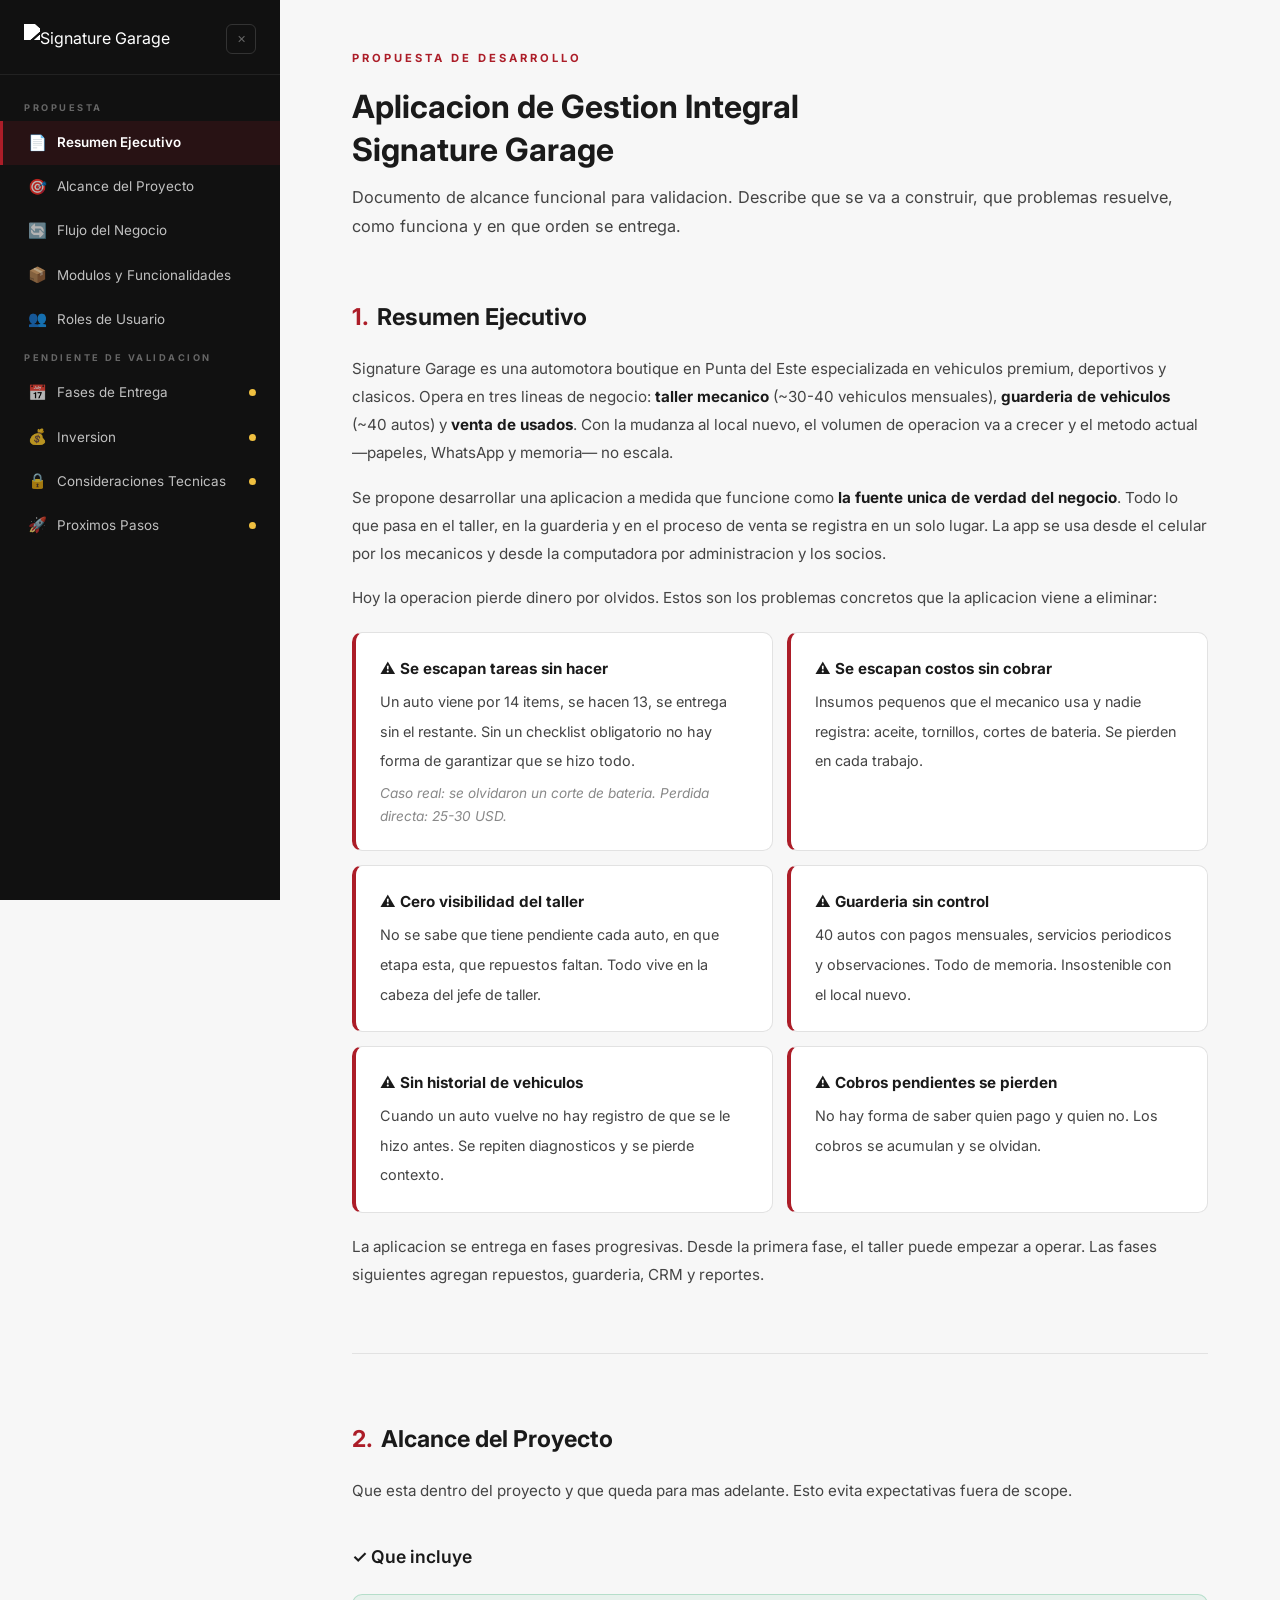
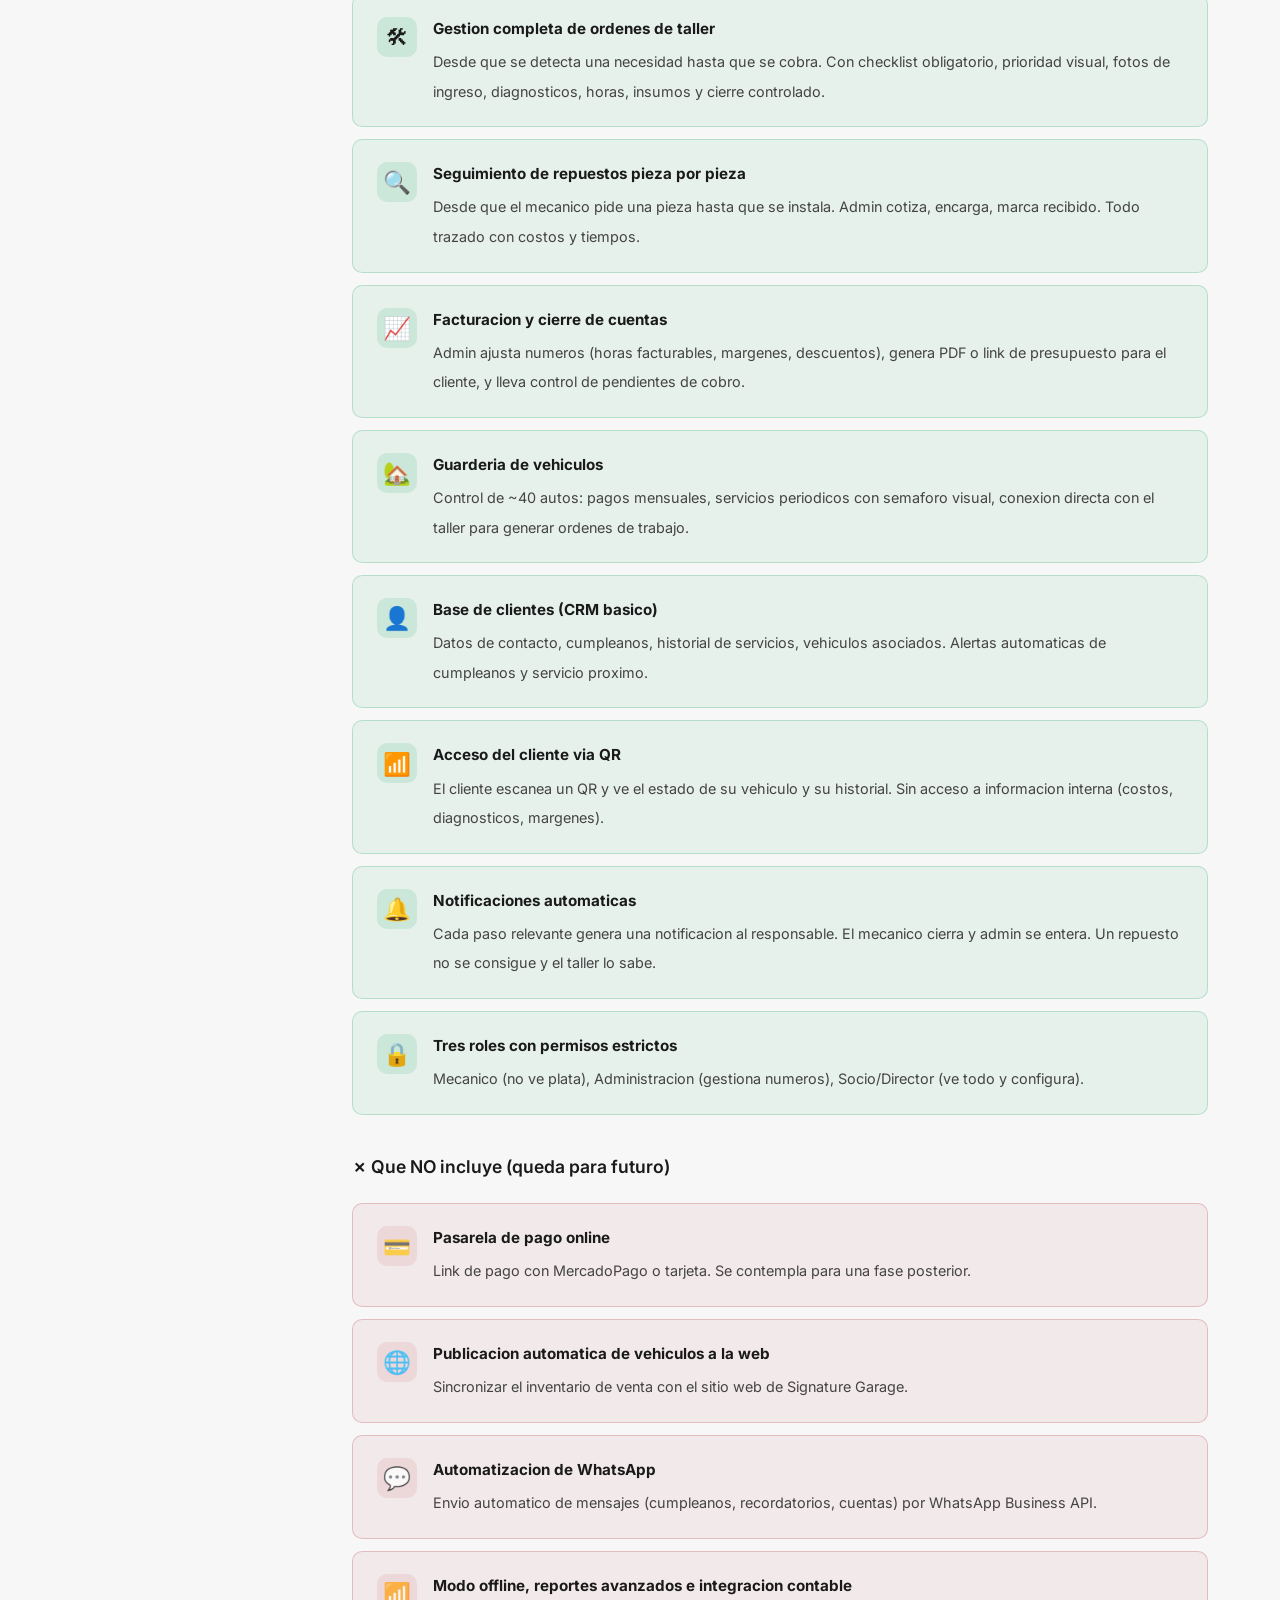
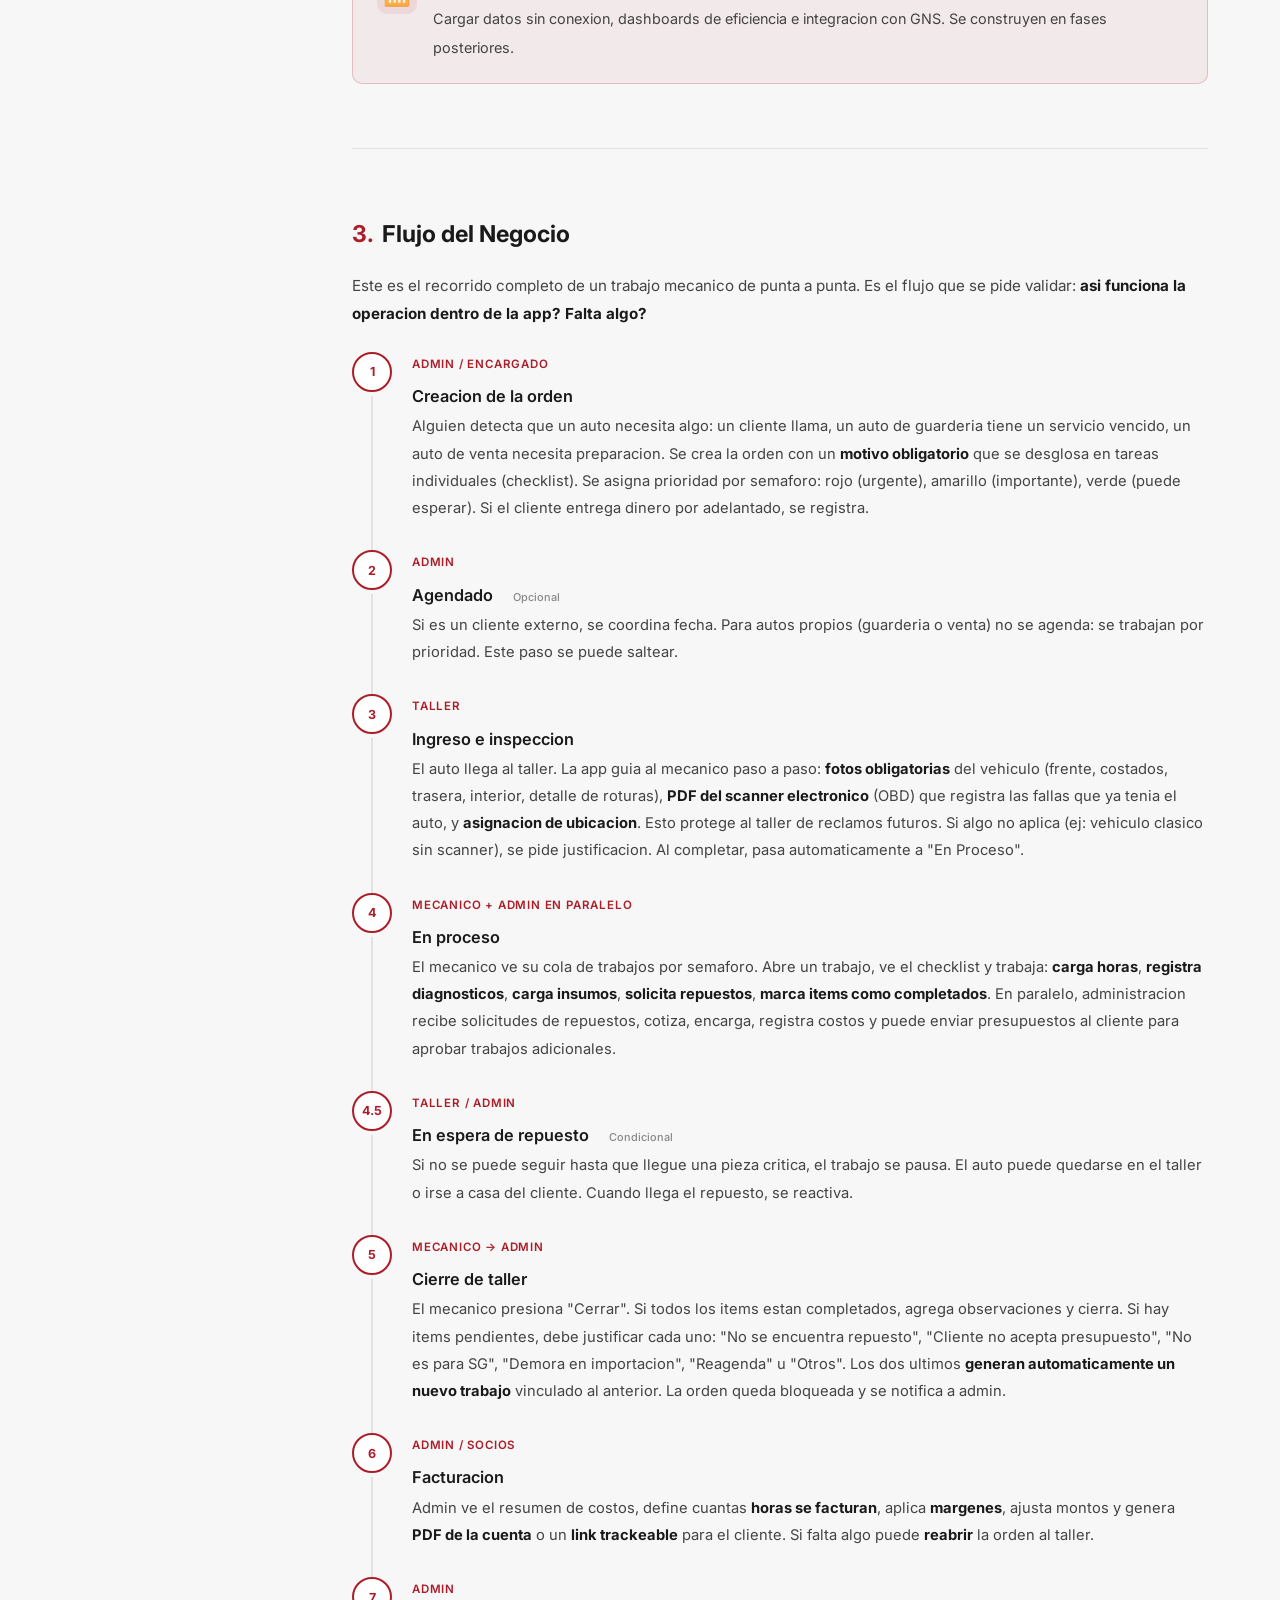
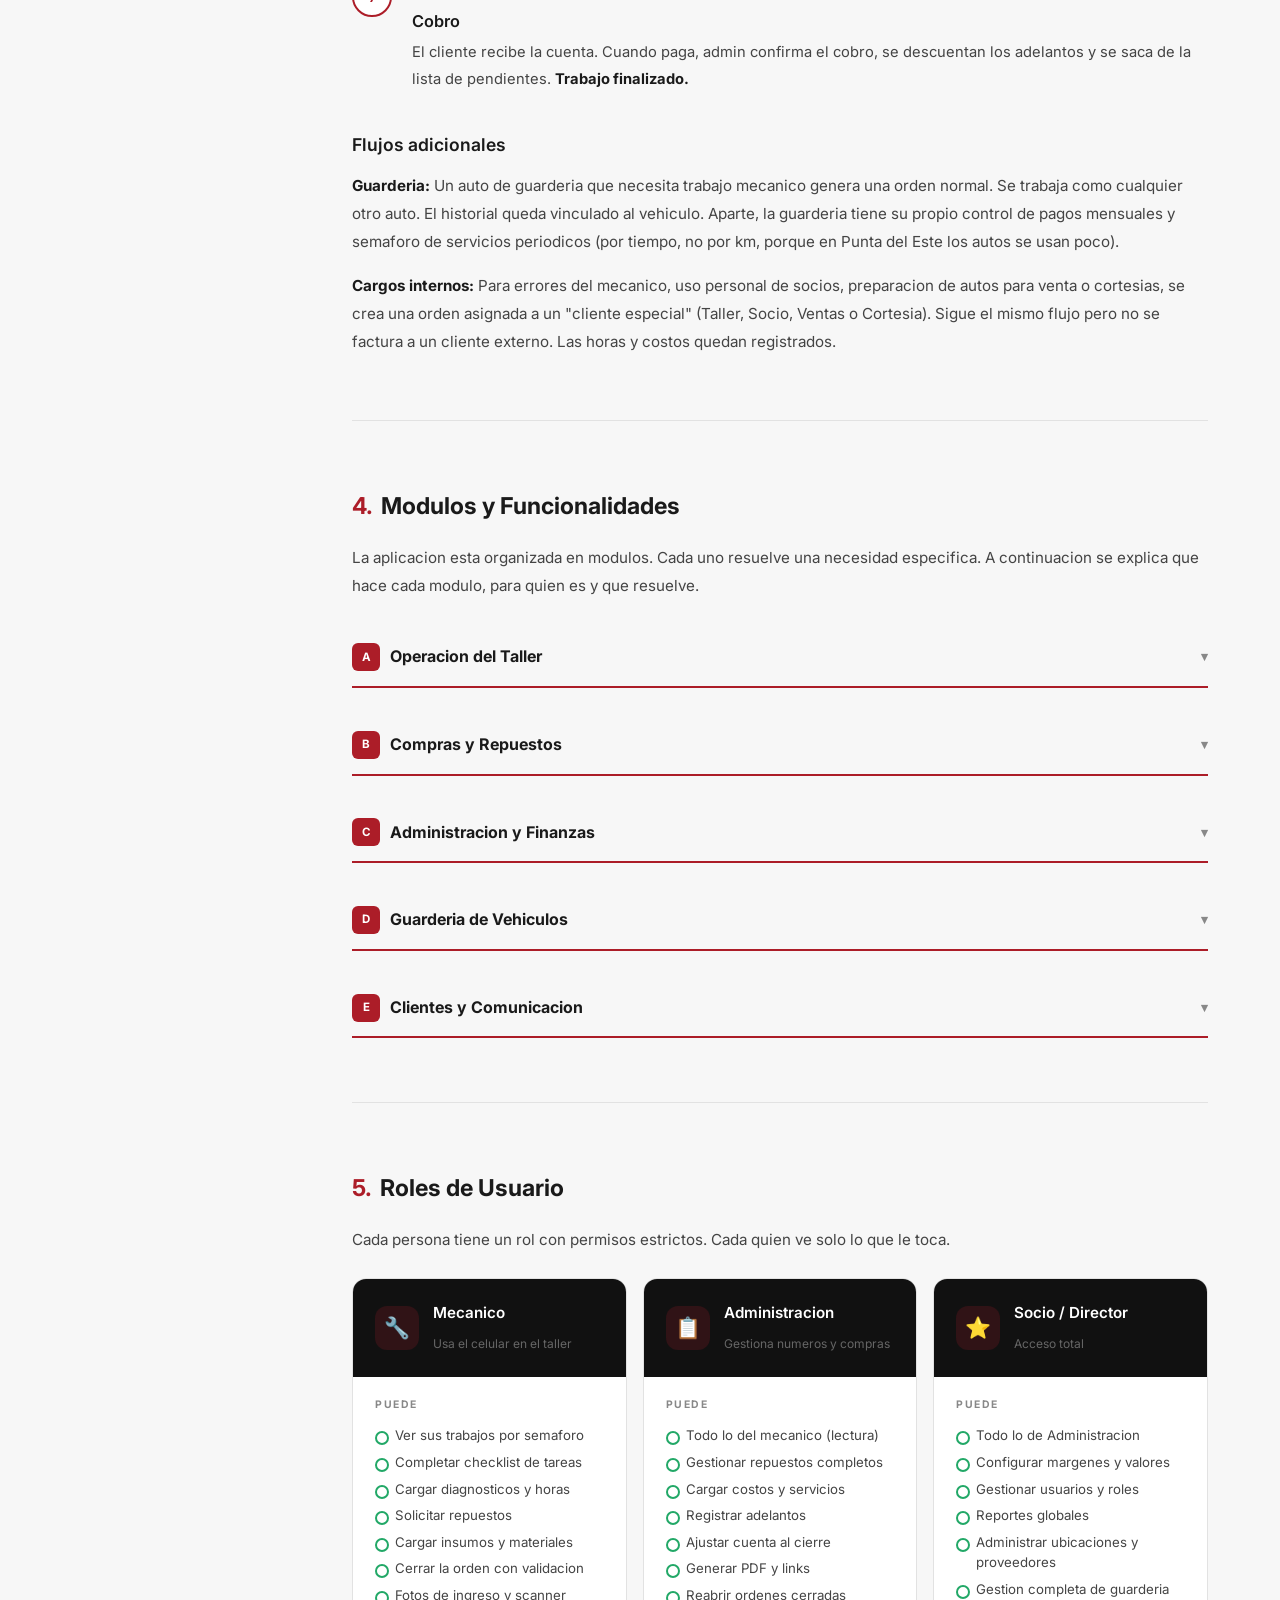
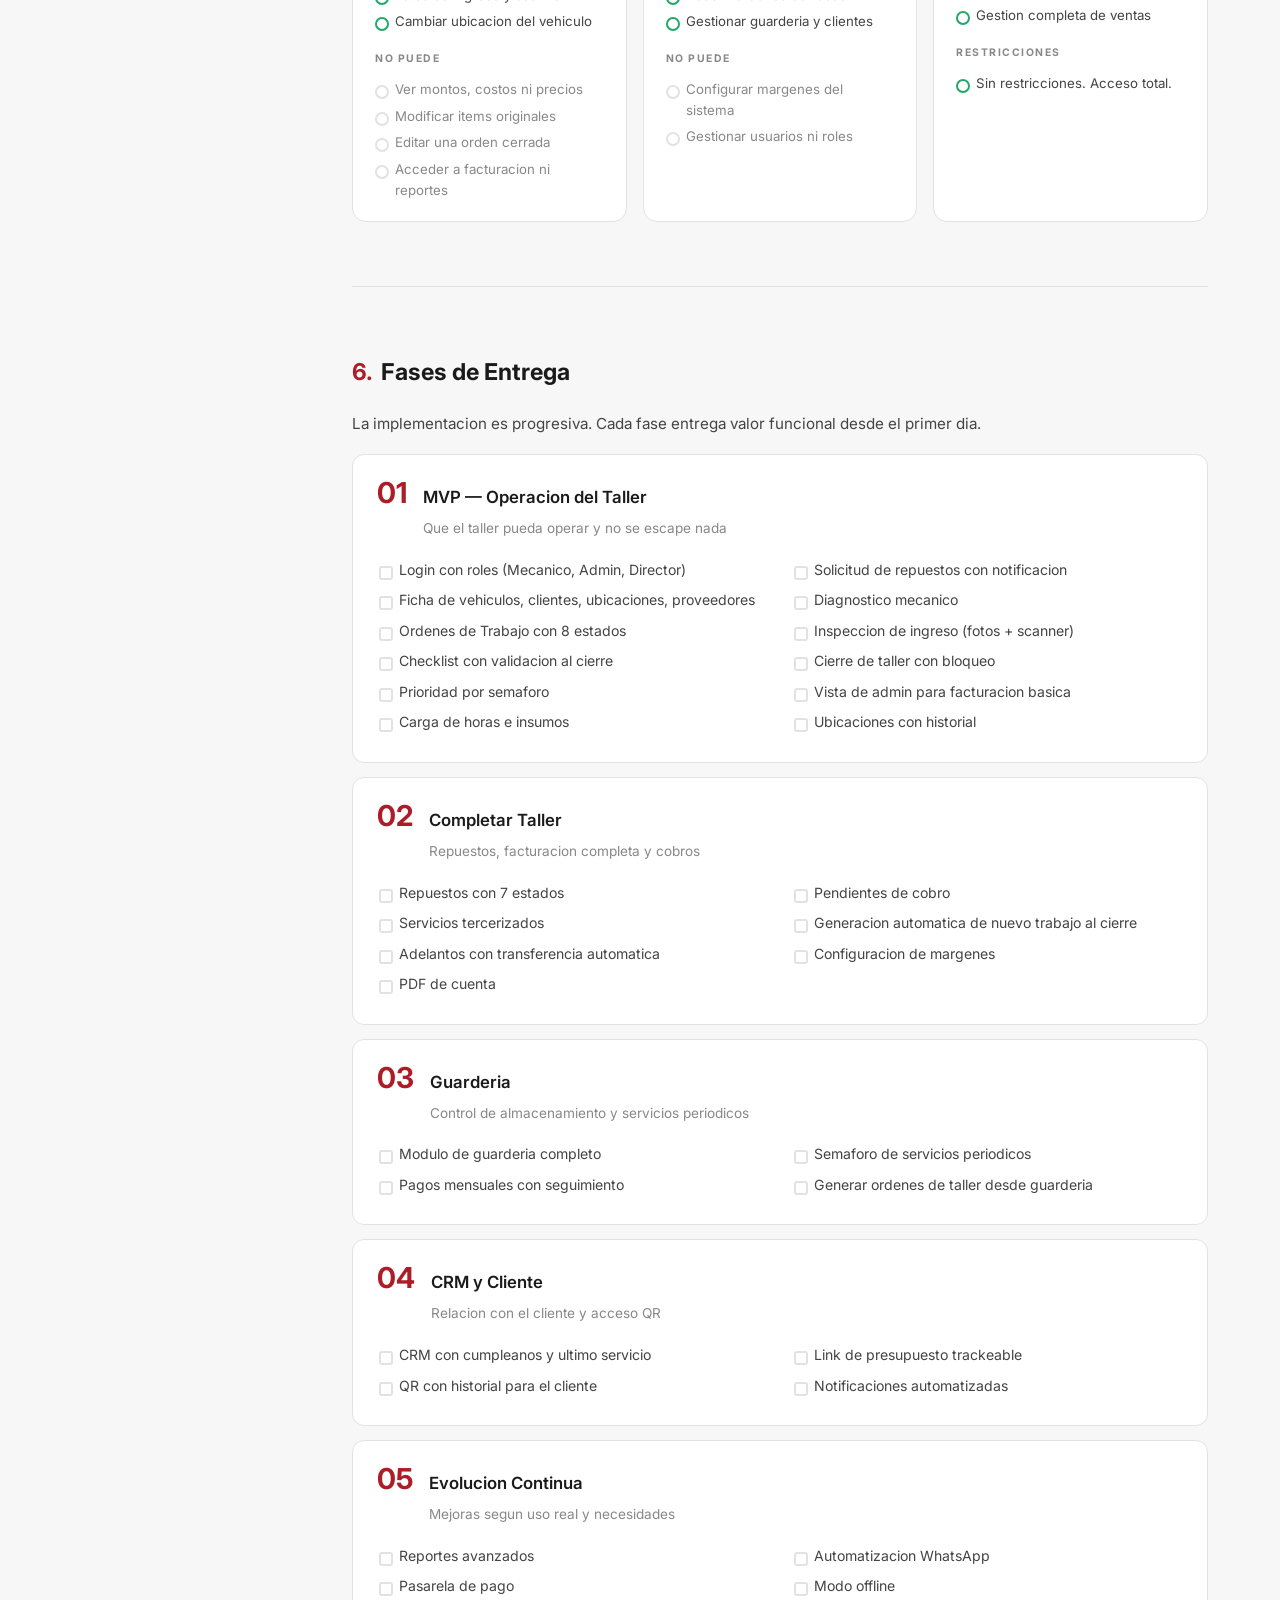
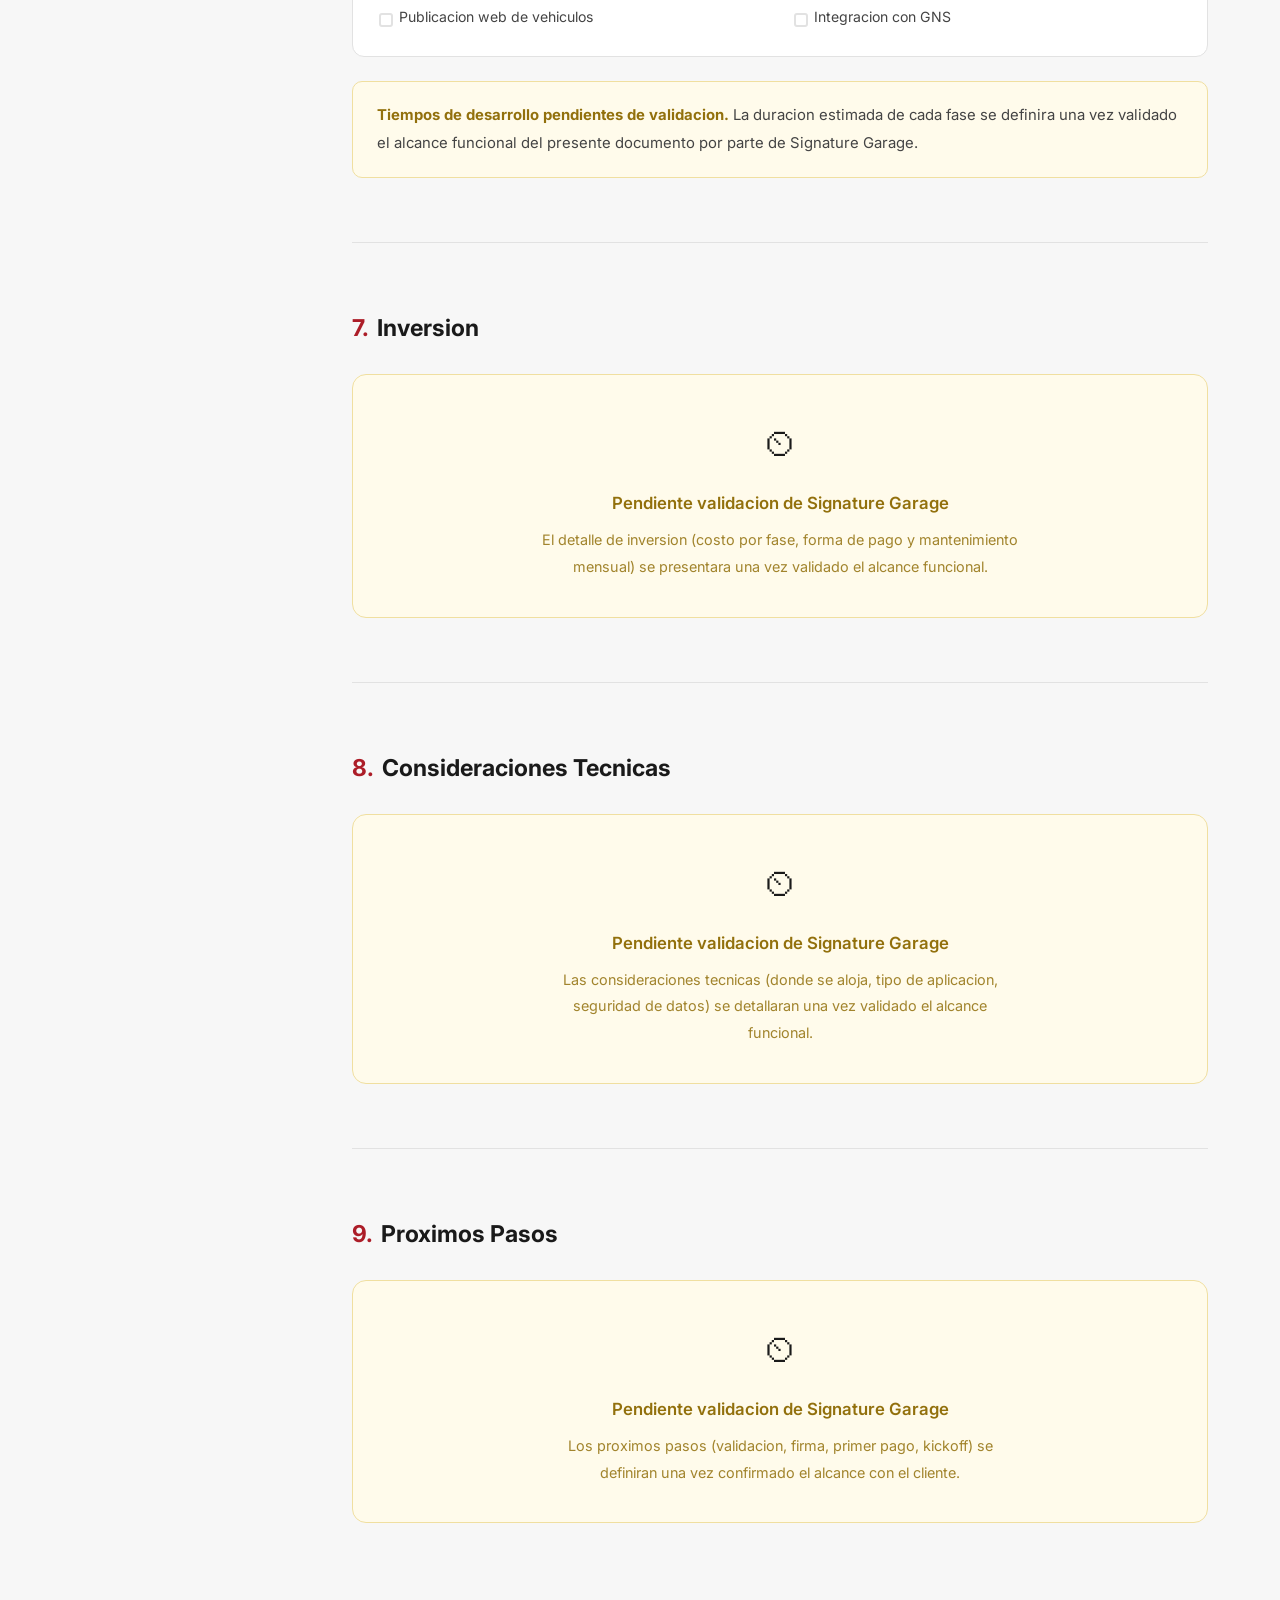
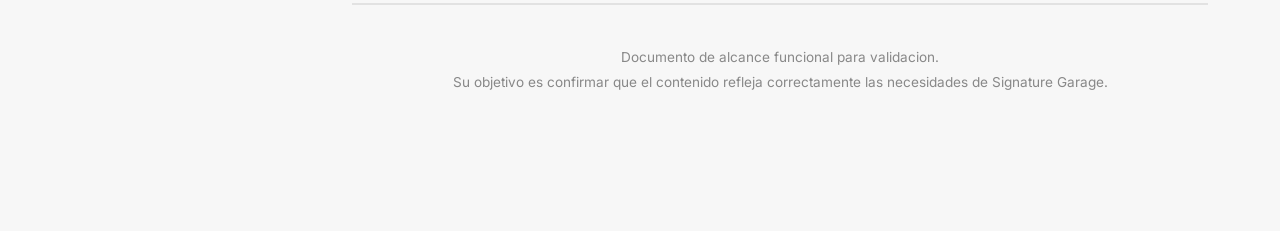
==== index.html @ 4bdec3ef "Add proposal document and business specification HTML interactive proposal for Signature Garage clie" ====
<!DOCTYPE html>
<html lang="es">
<head>
    <meta charset="UTF-8">
    <meta name="viewport" content="width=device-width, initial-scale=1.0">
    <title>Propuesta — Signature Garage</title>
    <link rel="preconnect" href="https://fonts.googleapis.com">
    <link href="https://fonts.googleapis.com/css2?family=Inter:wght@300;400;500;600;700&display=swap" rel="stylesheet">
    <style>
        :root {
            --red: #AC1D28;
            --red-soft: rgba(172, 29, 40, 0.06);
            --red-border: rgba(172, 29, 40, 0.18);
            --bg: #ffffff;
            --bg-alt: #f7f7f7;
            --text: #1a1a1a;
            --text-secondary: #444444;
            --text-muted: #888888;
            --border: #e2e2e2;
            --border-light: #efefef;
            --yellow-soft: #fffbeb;
            --yellow-border: #f0dfa0;
            --yellow-text: #92700c;
            --sidebar-bg: #111111;
            --sidebar-text: #c0c0c0;
            --sidebar-text-muted: #666666;
            --sidebar-hover: #1a1a1a;
            --sidebar-active-bg: rgba(172, 29, 40, 0.15);
            --sidebar-border: #222222;
            --sidebar-width: 280px;
        }

        * { margin: 0; padding: 0; box-sizing: border-box; }
        html { scroll-behavior: smooth; }

        body {
            font-family: 'Inter', -apple-system, BlinkMacSystemFont, sans-serif;
            background: var(--bg-alt);
            color: var(--text);
            line-height: 1.85;
            -webkit-font-smoothing: antialiased;
            font-size: 16px;
        }

        /* ── LAYOUT ─────────────────────────── */
        .wrapper {
            display: flex;
            min-height: 100vh;
        }

        /* ── SIDEBAR ─────────────────────────── */
        .sidebar {
            width: var(--sidebar-width);
            position: fixed;
            top: 0;
            left: 0;
            bottom: 0;
            background: var(--sidebar-bg);
            overflow-y: auto;
            z-index: 50;
            padding: 24px 0;
            transition: transform 0.3s cubic-bezier(0.4, 0, 0.2, 1);
        }

        .sidebar.collapsed {
            transform: translateX(calc(var(--sidebar-width) * -1));
        }

        .sidebar::-webkit-scrollbar { width: 4px; }
        .sidebar::-webkit-scrollbar-track { background: transparent; }
        .sidebar::-webkit-scrollbar-thumb { background: #333; border-radius: 4px; }

        .sidebar-top {
            padding: 0 24px 20px;
            border-bottom: 1px solid var(--sidebar-border);
            margin-bottom: 16px;
            display: flex;
            align-items: center;
            justify-content: space-between;
        }

        .sidebar-top img {
            width: 160px;
            display: block;
            filter: brightness(0) invert(1);
        }

        .sidebar-collapse-btn {
            background: none;
            border: 1px solid #333;
            border-radius: 6px;
            color: var(--sidebar-text-muted);
            width: 30px;
            height: 30px;
            display: flex;
            align-items: center;
            justify-content: center;
            cursor: pointer;
            font-size: 0.7rem;
            transition: all 0.15s;
            flex-shrink: 0;
        }

        .sidebar-collapse-btn:hover {
            background: var(--sidebar-hover);
            color: var(--sidebar-text);
            border-color: #444;
        }

        .sidebar-label {
            font-size: 0.58rem;
            font-weight: 700;
            letter-spacing: 2.5px;
            text-transform: uppercase;
            color: var(--sidebar-text-muted);
            padding: 0 24px;
            margin-bottom: 6px;
            margin-top: 22px;
        }

        .sidebar nav a {
            display: flex;
            align-items: center;
            gap: 10px;
            padding: 8px 24px;
            font-size: 0.84rem;
            color: var(--sidebar-text);
            text-decoration: none;
            transition: all 0.15s;
            border-left: 3px solid transparent;
        }

        .sidebar nav a:hover {
            color: #fff;
            background: var(--sidebar-hover);
        }

        .sidebar nav a.active {
            color: #fff;
            border-left-color: var(--red);
            background: var(--sidebar-active-bg);
            font-weight: 600;
        }

        .sidebar nav a .ico {
            font-size: 0.95rem;
            width: 20px;
            text-align: center;
            flex-shrink: 0;
            opacity: 0.7;
        }

        .sidebar nav a.active .ico { opacity: 1; }

        .sidebar nav a .pending-dot {
            width: 7px;
            height: 7px;
            background: #f0c040;
            border-radius: 50%;
            margin-left: auto;
            flex-shrink: 0;
        }

        /* ── EXPAND BUTTON (when collapsed) ──── */
        .expand-btn {
            display: none;
            position: fixed;
            top: 16px;
            left: 16px;
            z-index: 49;
            width: 40px;
            height: 40px;
            background: var(--sidebar-bg);
            border: 1px solid #333;
            border-radius: 8px;
            color: #fff;
            font-size: 1rem;
            cursor: pointer;
            align-items: center;
            justify-content: center;
            transition: all 0.2s;
            box-shadow: 0 2px 12px rgba(0,0,0,0.3);
        }

        .expand-btn:hover {
            background: #1a1a1a;
        }

        .sidebar.collapsed ~ .expand-btn {
            display: flex;
        }

        /* ── MAIN ─────────────────────────── */
        .main {
            margin-left: var(--sidebar-width);
            flex: 1;
            padding: 48px 72px 120px;
            max-width: 1200px;
            transition: margin-left 0.3s cubic-bezier(0.4, 0, 0.2, 1);
        }

        .sidebar.collapsed ~ .main,
        .sidebar.collapsed ~ .expand-btn ~ .main {
            margin-left: 0;
        }

        /* ── DOC HEADER ─────────────────────── */
        .doc-header {
            margin-bottom: 56px;
        }

        .doc-type {
            font-size: 0.7rem;
            font-weight: 700;
            letter-spacing: 3px;
            text-transform: uppercase;
            color: var(--red);
            margin-bottom: 16px;
        }

        .doc-header h1 {
            font-size: 2rem;
            font-weight: 700;
            color: var(--text);
            line-height: 1.35;
            margin-bottom: 12px;
        }

        .doc-header .subtitle {
            font-size: 1.02rem;
            color: var(--text-secondary);
            line-height: 1.75;
        }

        .doc-meta {
            display: flex;
            gap: 24px;
            margin-top: 24px;
            flex-wrap: wrap;
        }

        .doc-meta-item {
            font-size: 0.85rem;
            padding: 6px 14px;
            background: var(--bg);
            border: 1px solid var(--border);
            border-radius: 6px;
        }

        .doc-meta-item .label { color: var(--text-muted); }
        .doc-meta-item .value { font-weight: 600; color: var(--text); }

        /* ── SECTION DIVIDER ─────────────────── */
        .section-divider {
            margin: 64px 0;
            border: none;
            height: 0;
            border-top: 1px solid var(--border);
            position: relative;
        }

        .section-divider::after {
            content: '';
            position: absolute;
            left: 0;
            top: -1px;
            width: 48px;
            height: 3px;
            background: var(--red);
            border-radius: 2px;
        }

        /* ── SECTIONS ─────────────────────────── */
        .section { margin-bottom: 0; }

        .anchor {
            display: block;
            position: relative;
            top: -32px;
            visibility: hidden;
        }

        h2 {
            font-size: 1.45rem;
            font-weight: 700;
            color: var(--text);
            margin-bottom: 16px;
            display: flex;
            align-items: center;
            gap: 8px;
        }

        h2 .num {
            color: var(--red);
        }

        h2 .h2-ico {
            font-size: 1.2rem;
            margin-right: 4px;
        }

        h3 {
            font-size: 1.1rem;
            font-weight: 600;
            color: var(--text);
            margin-top: 36px;
            margin-bottom: 10px;
        }

        p {
            font-size: 0.95rem;
            color: var(--text-secondary);
            line-height: 1.85;
            margin-bottom: 16px;
        }

        strong { color: var(--text); }

        /* ── CALLOUT ─────────────────────────── */
        .callout {
            padding: 20px 24px;
            border-radius: 10px;
            margin: 24px 0;
        }

        .callout p { margin: 0; font-size: 0.93rem; }

        .callout.red {
            background: var(--red-soft);
            border: 1px solid var(--red-border);
        }

        .callout.red strong { color: var(--red); }

        .callout.yellow {
            background: var(--yellow-soft);
            border: 1px solid var(--yellow-border);
        }

        .callout.yellow strong { color: var(--yellow-text); }

        /* ── SCOPE CARDS ─────────────────────── */
        .scope-grid {
            display: grid;
            grid-template-columns: 1fr;
            gap: 12px;
            margin: 20px 0;
        }

        .scope-card {
            padding: 20px 24px;
            background: rgba(34, 168, 103, 0.07);
            border: 1px solid rgba(34, 168, 103, 0.25);
            border-radius: 10px;
            transition: all 0.2s;
            display: flex;
            gap: 16px;
            align-items: flex-start;
        }

        .scope-card:hover {
            border-color: rgba(34, 168, 103, 0.4);
            box-shadow: 0 2px 12px rgba(34, 168, 103, 0.1);
        }

        .scope-card .card-ico {
            font-size: 1.4rem;
            flex-shrink: 0;
            width: 40px;
            height: 40px;
            display: flex;
            align-items: center;
            justify-content: center;
            background: rgba(34, 168, 103, 0.14);
            border-radius: 10px;
            margin-top: 2px;
        }

        .scope-card .card-body { flex: 1; }

        .scope-card .card-body strong {
            display: block;
            font-size: 0.95rem;
            color: var(--text);
            margin-bottom: 4px;
        }

        .scope-card .card-body span {
            font-size: 0.9rem;
            color: var(--text-secondary);
            line-height: 1.7;
        }

        .scope-card .card-body .example {
            display: block;
            margin-top: 6px;
            font-size: 0.85rem;
            color: var(--text-muted);
            font-style: italic;
        }

        /* no-include variant */
        .scope-grid.no-include .scope-card {
            background: rgba(172, 29, 40, 0.06);
            border-color: rgba(172, 29, 40, 0.22);
        }

        .scope-grid.no-include .scope-card:hover {
            border-color: rgba(172, 29, 40, 0.35);
            box-shadow: 0 2px 12px rgba(172, 29, 40, 0.08);
        }

        .scope-grid.no-include .scope-card .card-ico {
            background: rgba(172, 29, 40, 0.12);
            opacity: 0.7;
        }

        /* ── PAIN CARDS ─────────────────────── */
        .pain-grid {
            display: grid;
            grid-template-columns: repeat(2, 1fr);
            gap: 14px;
            margin: 20px 0;
        }

        .pain-card {
            padding: 22px 24px;
            background: var(--bg);
            border: 1px solid var(--border);
            border-left: 4px solid var(--red);
            border-radius: 10px;
            transition: all 0.2s;
        }

        .pain-card:hover {
            box-shadow: 0 4px 16px rgba(0,0,0,0.05);
            transform: translateY(-1px);
        }

        .pain-card strong {
            display: block;
            font-size: 0.95rem;
            margin-bottom: 4px;
        }

        .pain-card span {
            font-size: 0.9rem;
            color: var(--text-secondary);
            line-height: 1.7;
        }

        .pain-card .example {
            display: block;
            margin-top: 6px;
            font-size: 0.85rem;
            color: var(--text-muted);
            font-style: italic;
        }

        /* ── MODULES ─────────────────────────── */
        .mod-group { margin-top: 28px; }

        .mod-group-title {
            font-size: 1rem;
            font-weight: 700;
            color: var(--text);
            padding: 14px 0;
            border-bottom: 2px solid var(--red);
            margin-bottom: 16px;
            display: flex;
            align-items: center;
            gap: 10px;
            cursor: pointer;
            user-select: none;
        }

        .mod-group-title .letter {
            display: inline-flex;
            align-items: center;
            justify-content: center;
            width: 28px;
            height: 28px;
            background: var(--red);
            color: #fff;
            font-size: 0.72rem;
            font-weight: 700;
            border-radius: 6px;
            flex-shrink: 0;
        }

        .mod-group-title .arrow {
            margin-left: auto;
            font-size: 0.8rem;
            color: var(--text-muted);
            transition: transform 0.2s;
        }

        .mod-group-title .arrow.open { transform: rotate(180deg); }

        .mod-list { display: none; }
        .mod-list.open { display: block; }

        .mod {
            padding: 24px;
            background: var(--bg);
            border: 1px solid var(--border);
            border-radius: 12px;
            margin-bottom: 12px;
            transition: all 0.2s;
        }

        .mod:hover {
            box-shadow: 0 2px 12px rgba(0,0,0,0.04);
        }

        .mod-name {
            font-size: 1rem;
            font-weight: 600;
            color: var(--text);
            margin-bottom: 2px;
            display: flex;
            align-items: center;
            gap: 10px;
        }

        .mod-for {
            font-size: 0.78rem;
            color: var(--text-muted);
            margin-bottom: 10px;
            display: flex;
            align-items: center;
            gap: 4px;
        }

        .mod-desc {
            font-size: 0.93rem;
            color: var(--text-secondary);
            line-height: 1.75;
            margin-bottom: 14px;
        }

        .tag {
            font-size: 0.58rem;
            font-weight: 700;
            letter-spacing: 0.8px;
            text-transform: uppercase;
            padding: 3px 9px;
            border-radius: 5px;
        }

        .tag.core {
            background: var(--red-soft);
            color: var(--red);
            border: 1px solid var(--red-border);
        }

        .tag.future {
            background: var(--yellow-soft);
            color: var(--yellow-text);
            border: 1px solid var(--yellow-border);
        }

        .feat-list { list-style: none; }

        .feat-list li {
            font-size: 0.88rem;
            color: var(--text-secondary);
            padding: 5px 0 5px 22px;
            position: relative;
            line-height: 1.65;
        }

        .feat-list li::before {
            content: '';
            position: absolute;
            left: 2px;
            top: 13px;
            width: 8px;
            height: 8px;
            border-radius: 50%;
            border: 2px solid var(--red);
        }

        /* ── FLOW ─────────────────────────── */
        .flow { margin: 24px 0; }

        .flow-step {
            display: flex;
            gap: 20px;
            position: relative;
            padding-bottom: 28px;
        }

        .flow-step:last-child { padding-bottom: 0; }

        .flow-step::before {
            content: '';
            position: absolute;
            left: 19px;
            top: 44px;
            bottom: 0;
            width: 2px;
            background: var(--border);
        }

        .flow-step:last-child::before { display: none; }

        .flow-num {
            width: 40px;
            height: 40px;
            background: var(--bg);
            border: 2px solid var(--red);
            border-radius: 50%;
            display: flex;
            align-items: center;
            justify-content: center;
            font-size: 0.78rem;
            font-weight: 700;
            color: var(--red);
            flex-shrink: 0;
            z-index: 1;
        }

        .flow-body { flex: 1; padding-top: 2px; }

        .flow-body h4 {
            font-size: 1.02rem;
            font-weight: 600;
            color: var(--text);
            margin-bottom: 2px;
        }

        .flow-body .who {
            font-size: 0.72rem;
            font-weight: 600;
            color: var(--red);
            text-transform: uppercase;
            letter-spacing: 0.8px;
            margin-bottom: 6px;
        }

        .flow-body p {
            font-size: 0.92rem;
            margin-bottom: 0;
        }

        .flow-optional {
            font-size: 0.68rem;
            font-weight: 500;
            color: var(--text-muted);
            background: var(--bg-alt);
            padding: 2px 8px;
            border-radius: 3px;
            margin-left: 8px;
        }

        /* ── ROLE CARDS ─────────────────────── */
        .roles-grid {
            display: grid;
            grid-template-columns: repeat(3, 1fr);
            gap: 16px;
            margin: 24px 0;
        }

        .role-card {
            background: var(--bg);
            border: 1px solid var(--border);
            border-radius: 14px;
            overflow: hidden;
            transition: all 0.2s;
        }

        .role-card:hover {
            box-shadow: 0 4px 20px rgba(0,0,0,0.06);
            transform: translateY(-2px);
        }

        .role-card-header {
            padding: 20px 22px;
            background: var(--sidebar-bg);
            display: flex;
            align-items: center;
            gap: 14px;
        }

        .role-card-header .role-avatar {
            width: 44px;
            height: 44px;
            border-radius: 12px;
            background: rgba(172, 29, 40, 0.2);
            display: flex;
            align-items: center;
            justify-content: center;
            font-size: 1.3rem;
            flex-shrink: 0;
        }

        .role-card-header .role-info h4 {
            font-size: 0.95rem;
            font-weight: 600;
            color: #fff;
            margin: 0;
        }

        .role-card-header .role-info span {
            font-size: 0.75rem;
            color: var(--sidebar-text-muted);
        }

        .role-card-body {
            padding: 18px 22px;
        }

        .role-card-body .role-section-label {
            font-size: 0.65rem;
            font-weight: 700;
            letter-spacing: 1.5px;
            text-transform: uppercase;
            color: var(--text-muted);
            margin-bottom: 8px;
            margin-top: 14px;
        }

        .role-card-body .role-section-label:first-child {
            margin-top: 0;
        }

        .role-card-body ul {
            list-style: none;
        }

        .role-card-body ul li {
            font-size: 0.83rem;
            color: var(--text-secondary);
            padding: 3px 0 3px 20px;
            position: relative;
            line-height: 1.55;
        }

        .role-card-body ul.can li::before {
            content: '';
            position: absolute;
            left: 0;
            top: 9px;
            width: 10px;
            height: 10px;
            border-radius: 50%;
            border: 2px solid #22a867;
        }

        .role-card-body ul.cant li::before {
            content: '';
            position: absolute;
            left: 0;
            top: 9px;
            width: 10px;
            height: 10px;
            border-radius: 50%;
            border: 2px solid var(--border);
        }

        .role-card-body ul.cant li {
            color: var(--text-muted);
        }

        /* ── PHASES ─────────────────────────── */
        .phase {
            padding: 24px;
            background: var(--bg);
            border: 1px solid var(--border);
            border-radius: 12px;
            margin-bottom: 14px;
            transition: all 0.2s;
        }

        .phase:hover {
            box-shadow: 0 2px 12px rgba(0,0,0,0.04);
        }

        .phase-head {
            display: flex;
            align-items: baseline;
            gap: 16px;
            margin-bottom: 12px;
        }

        .phase-n {
            font-size: 1.8rem;
            font-weight: 700;
            color: var(--red);
            line-height: 1;
        }

        .phase-info h4 {
            font-size: 1.05rem;
            font-weight: 600;
            color: var(--text);
        }

        .phase-info .time {
            font-size: 0.85rem;
            color: var(--text-muted);
        }

        .phase-items {
            list-style: none;
            columns: 2;
            column-gap: 24px;
        }

        .phase-items li {
            font-size: 0.88rem;
            color: var(--text-secondary);
            padding: 4px 0 4px 22px;
            position: relative;
            break-inside: avoid;
            line-height: 1.6;
        }

        .phase-items li::before {
            content: '';
            position: absolute;
            left: 2px;
            top: 11px;
            width: 10px;
            height: 10px;
            border-radius: 3px;
            border: 2px solid var(--border);
        }

        /* ── PENDING BANNER ─────────────────── */
        .pending-banner {
            padding: 36px;
            background: var(--yellow-soft);
            border: 1px solid var(--yellow-border);
            border-radius: 14px;
            text-align: center;
            margin: 24px 0;
        }

        .pending-banner .icon { font-size: 2.2rem; margin-bottom: 12px; }

        .pending-banner h3 {
            font-size: 1.05rem;
            color: var(--yellow-text);
            margin-top: 0;
            margin-bottom: 8px;
        }

        .pending-banner p {
            font-size: 0.9rem;
            color: var(--yellow-text);
            margin: 0;
            max-width: 480px;
            margin-left: auto;
            margin-right: auto;
            opacity: 0.85;
        }

        /* ── FOOTER ─────────────────────────── */
        .doc-footer {
            margin-top: 80px;
            padding-top: 40px;
            border-top: 2px solid var(--border);
            text-align: center;
        }

        .doc-footer p {
            font-size: 0.85rem;
            color: var(--text-muted);
        }

        /* ── MOBILE ─────────────────────────── */
        .mobile-fab {
            display: none;
            position: fixed;
            bottom: 24px;
            right: 20px;
            z-index: 60;
            width: 56px;
            height: 56px;
            background: var(--sidebar-bg);
            border: 1px solid #333;
            border-radius: 50%;
            color: #fff;
            font-size: 1.3rem;
            cursor: pointer;
            align-items: center;
            justify-content: center;
            box-shadow: 0 4px 20px rgba(0,0,0,0.4);
            transition: all 0.2s;
            -webkit-tap-highlight-color: transparent;
        }

        .mobile-fab:active {
            transform: scale(0.92);
        }

        /* ── FULLSCREEN MOBILE MENU ──────── */
        .mobile-menu {
            display: none;
            position: fixed;
            inset: 0;
            z-index: 200;
            background: var(--sidebar-bg);
            flex-direction: column;
            opacity: 0;
            transition: opacity 0.25s ease;
            overflow-y: auto;
            -webkit-overflow-scrolling: touch;
        }

        .mobile-menu.open {
            opacity: 1;
        }

        .mobile-menu-top {
            padding: 32px 24px 24px;
            display: flex;
            flex-direction: column;
            align-items: center;
            flex-shrink: 0;
            position: relative;
        }

        .mobile-menu-top img {
            height: 38px;
            filter: brightness(0) invert(1);
        }

        .mobile-menu-close {
            width: 44px;
            height: 44px;
            background: none;
            border: 1px solid #333;
            border-radius: 50%;
            color: var(--sidebar-text);
            font-size: 1.2rem;
            display: flex;
            align-items: center;
            justify-content: center;
            cursor: pointer;
            -webkit-tap-highlight-color: transparent;
            position: absolute;
            top: 28px;
            right: 20px;
        }

        .mobile-menu-label {
            font-size: 0.6rem;
            font-weight: 700;
            letter-spacing: 2.5px;
            text-transform: uppercase;
            color: var(--sidebar-text-muted);
            padding: 20px 0 12px;
            text-align: center;
        }

        .mobile-menu nav {
            flex: 1;
            padding: 0 20px 40px;
            display: flex;
            flex-direction: column;
            gap: 8px;
        }

        .mobile-menu nav a {
            display: flex;
            align-items: center;
            gap: 14px;
            padding: 16px 20px;
            font-size: 1.08rem;
            color: var(--sidebar-text);
            text-decoration: none;
            background: rgba(255, 255, 255, 0.04);
            border: 1px solid rgba(255, 255, 255, 0.06);
            border-radius: 14px;
            transition: background 0.15s, transform 0.1s;
            -webkit-tap-highlight-color: transparent;
        }

        .mobile-menu nav a:active {
            background: rgba(255, 255, 255, 0.1);
            transform: scale(0.98);
        }

        .mobile-menu nav a .ico {
            font-size: 1.25rem;
            width: 28px;
            text-align: center;
            opacity: 0.8;
        }

        .mobile-menu nav a .pending-dot {
            width: 8px;
            height: 8px;
            background: #f0c040;
            border-radius: 50%;
            margin-left: auto;
        }

        .overlay {
            display: none;
            position: fixed;
            inset: 0;
            background: rgba(0,0,0,0.5);
            z-index: 49;
        }

        @media (max-width: 900px) {
            :root {
                --sidebar-width: 280px;
            }

            .sidebar {
                display: none !important;
            }

            .expand-btn { display: none !important; }

            .mobile-fab { display: flex; }
            .mobile-menu { display: none; }

            .main {
                margin-left: 0 !important;
                padding: 32px 20px 100px;
                max-width: 100%;
            }

            .doc-header h1 { font-size: 1.55rem; }
            .doc-meta { gap: 8px; }
            .doc-meta-item { font-size: 0.78rem; padding: 5px 10px; }

            .pain-grid { grid-template-columns: 1fr; }
            .roles-grid { grid-template-columns: 1fr; }
            .phase-items { columns: 1; }

            .scope-card { padding: 16px 18px; gap: 0; position: relative; }
            .scope-card .card-ico {
                width: 30px; height: 30px; font-size: 0.95rem;
                position: absolute; top: 12px; right: 12px;
            }
            .scope-card .card-body { padding-right: 40px; }

            .flow-step { gap: 14px; }
            .flow-num { width: 34px; height: 34px; font-size: 0.7rem; }
            .flow-step::before { left: 16px; }

            h2 { font-size: 1.25rem; }
            h3 { font-size: 1rem; }

            .mod { padding: 18px; }

            .role-card-header { padding: 16px 18px; }
            .role-card-body { padding: 14px 18px; }
        }

        @media print {
            .sidebar, .mobile-bar, .expand-btn { display: none !important; }
            .main { margin-left: 0 !important; padding: 0; max-width: 100%; }
            body { font-size: 11pt; }
            .mod, .phase, .scope-card, .role-card { break-inside: avoid; }
            .mod-list { display: block !important; }
            .pain-grid { grid-template-columns: 1fr; }
            .roles-grid { grid-template-columns: 1fr; }
        }
    </style>
</head>
<body>

    <!-- MOBILE FAB -->
    <button class="mobile-fab" id="mobileFab" onclick="openMobileMenu()">&#9776;</button>

    <!-- MOBILE FULLSCREEN MENU -->
    <div class="mobile-menu" id="mobileMenu">
        <div class="mobile-menu-top">
            <img src="https://signature-garage.com/wp-content/uploads/2024/04/LOGO-SUPERIOR-WEB-NEGRO.webp" alt="Signature Garage">
            <button class="mobile-menu-close" onclick="closeMobileMenu()">&#10005;</button>
        </div>
        <span class="mobile-menu-label">Propuesta</span>
        <nav>
            <a href="#resumen" onclick="closeMobileMenu()"><span class="ico">&#128196;</span> Resumen Ejecutivo</a>
            <a href="#alcance" onclick="closeMobileMenu()"><span class="ico">&#127919;</span> Alcance del Proyecto</a>
            <a href="#flujo" onclick="closeMobileMenu()"><span class="ico">&#128260;</span> Flujo del Negocio</a>
            <a href="#modulos" onclick="closeMobileMenu()"><span class="ico">&#128230;</span> Modulos y Funcionalidades</a>
            <a href="#roles" onclick="closeMobileMenu()"><span class="ico">&#128101;</span> Roles de Usuario</a>
        </nav>
        <span class="mobile-menu-label">Pendiente de validacion</span>
        <nav>
            <a href="#fases" onclick="closeMobileMenu()"><span class="ico">&#128197;</span> Fases de Entrega <span class="pending-dot"></span></a>
            <a href="#inversion" onclick="closeMobileMenu()"><span class="ico">&#128176;</span> Inversion <span class="pending-dot"></span></a>
            <a href="#tecnico" onclick="closeMobileMenu()"><span class="ico">&#128274;</span> Consideraciones Tecnicas <span class="pending-dot"></span></a>
            <a href="#pasos" onclick="closeMobileMenu()"><span class="ico">&#128640;</span> Proximos Pasos <span class="pending-dot"></span></a>
        </nav>
    </div>

    <div class="overlay" id="overlay"></div>

    <div class="wrapper">

        <!-- SIDEBAR -->
        <aside class="sidebar" id="sidebar">
            <div class="sidebar-top">
                <img src="https://signature-garage.com/wp-content/uploads/2024/04/LOGO-SUPERIOR-WEB-NEGRO.webp" alt="Signature Garage">
                <button class="sidebar-collapse-btn" onclick="collapseSidebar()" title="Cerrar menu">&#10005;</button>
            </div>

            <span class="sidebar-label">Propuesta</span>
            <nav>
                <a href="#resumen" class="active"><span class="ico">&#128196;</span> Resumen Ejecutivo</a>
                <a href="#alcance"><span class="ico">&#127919;</span> Alcance del Proyecto</a>
                <a href="#flujo"><span class="ico">&#128260;</span> Flujo del Negocio</a>
                <a href="#modulos"><span class="ico">&#128230;</span> Modulos y Funcionalidades</a>
                <a href="#roles"><span class="ico">&#128101;</span> Roles de Usuario</a>
            </nav>
            <span class="sidebar-label">Pendiente de validacion</span>
            <nav>
                <a href="#fases"><span class="ico">&#128197;</span> Fases de Entrega <span class="pending-dot"></span></a>
                <a href="#inversion"><span class="ico">&#128176;</span> Inversion <span class="pending-dot"></span></a>
                <a href="#tecnico"><span class="ico">&#128274;</span> Consideraciones Tecnicas <span class="pending-dot"></span></a>
                <a href="#pasos"><span class="ico">&#128640;</span> Proximos Pasos <span class="pending-dot"></span></a>
            </nav>
        </aside>

        <!-- EXPAND BUTTON -->
        <button class="expand-btn" onclick="expandSidebar()">&#9776;</button>

        <!-- MAIN -->
        <main class="main">

            <!-- HEADER -->
            <div class="doc-header">
                <div class="doc-type">Propuesta de Desarrollo</div>
                <h1>Aplicacion de Gestion Integral<br>Signature Garage</h1>
                <p class="subtitle">
                    Documento de alcance funcional para validacion. Describe que se va a construir, que problemas resuelve, como funciona y en que orden se entrega.
                </p>
            </div>

            <!-- ═══════════════════════════════════════ -->
            <!-- 1. RESUMEN EJECUTIVO                    -->
            <!-- ═══════════════════════════════════════ -->
            <div class="section">
                <span class="anchor" id="resumen"></span>
                <h2><span class="num">1.</span> Resumen Ejecutivo</h2>

                <p>
                    Signature Garage es una automotora boutique en Punta del Este especializada en vehiculos premium, deportivos y clasicos. Opera en tres lineas de negocio: <strong>taller mecanico</strong> (~30-40 vehiculos mensuales), <strong>guarderia de vehiculos</strong> (~40 autos) y <strong>venta de usados</strong>. Con la mudanza al local nuevo, el volumen de operacion va a crecer y el metodo actual &mdash;papeles, WhatsApp y memoria&mdash; no escala.
                </p>

                <p>
                    Se propone desarrollar una aplicacion a medida que funcione como <strong>la fuente unica de verdad del negocio</strong>. Todo lo que pasa en el taller, en la guarderia y en el proceso de venta se registra en un solo lugar. La app se usa desde el celular por los mecanicos y desde la computadora por administracion y los socios.
                </p>

                <p>
                    Hoy la operacion pierde dinero por olvidos. Estos son los problemas concretos que la aplicacion viene a eliminar:
                </p>

                <div class="pain-grid">
                    <div class="pain-card">
                        <strong>&#9888; Se escapan tareas sin hacer</strong>
                        <span>Un auto viene por 14 items, se hacen 13, se entrega sin el restante. Sin un checklist obligatorio no hay forma de garantizar que se hizo todo.</span>
                        <span class="example">Caso real: se olvidaron un corte de bateria. Perdida directa: 25-30 USD.</span>
                    </div>
                    <div class="pain-card">
                        <strong>&#9888; Se escapan costos sin cobrar</strong>
                        <span>Insumos pequenos que el mecanico usa y nadie registra: aceite, tornillos, cortes de bateria. Se pierden en cada trabajo.</span>
                    </div>
                    <div class="pain-card">
                        <strong>&#9888; Cero visibilidad del taller</strong>
                        <span>No se sabe que tiene pendiente cada auto, en que etapa esta, que repuestos faltan. Todo vive en la cabeza del jefe de taller.</span>
                    </div>
                    <div class="pain-card">
                        <strong>&#9888; Guarderia sin control</strong>
                        <span>40 autos con pagos mensuales, servicios periodicos y observaciones. Todo de memoria. Insostenible con el local nuevo.</span>
                    </div>
                    <div class="pain-card">
                        <strong>&#9888; Sin historial de vehiculos</strong>
                        <span>Cuando un auto vuelve no hay registro de que se le hizo antes. Se repiten diagnosticos y se pierde contexto.</span>
                    </div>
                    <div class="pain-card">
                        <strong>&#9888; Cobros pendientes se pierden</strong>
                        <span>No hay forma de saber quien pago y quien no. Los cobros se acumulan y se olvidan.</span>
                    </div>
                </div>

                <p>
                    La aplicacion se entrega en fases progresivas. Desde la primera fase, el taller puede empezar a operar. Las fases siguientes agregan repuestos, guarderia, CRM y reportes.
                </p>
            </div>

            <hr class="section-divider">

            <!-- ═══════════════════════════════════════ -->
            <!-- 2. ALCANCE DEL PROYECTO                 -->
            <!-- ═══════════════════════════════════════ -->
            <div class="section">
                <span class="anchor" id="alcance"></span>
                <h2><span class="num">2.</span> Alcance del Proyecto</h2>
                <p>Que esta dentro del proyecto y que queda para mas adelante. Esto evita expectativas fuera de scope.</p>

                <h3>&#10003; Que incluye</h3>
                <div class="scope-grid">
                    <div class="scope-card">
                        <div class="card-ico">&#128736;</div>
                        <div class="card-body">
                            <strong>Gestion completa de ordenes de taller</strong>
                            <span>Desde que se detecta una necesidad hasta que se cobra. Con checklist obligatorio, prioridad visual, fotos de ingreso, diagnosticos, horas, insumos y cierre controlado.</span>
                        </div>
                    </div>
                    <div class="scope-card">
                        <div class="card-ico">&#128269;</div>
                        <div class="card-body">
                            <strong>Seguimiento de repuestos pieza por pieza</strong>
                            <span>Desde que el mecanico pide una pieza hasta que se instala. Admin cotiza, encarga, marca recibido. Todo trazado con costos y tiempos.</span>
                        </div>
                    </div>
                    <div class="scope-card">
                        <div class="card-ico">&#128200;</div>
                        <div class="card-body">
                            <strong>Facturacion y cierre de cuentas</strong>
                            <span>Admin ajusta numeros (horas facturables, margenes, descuentos), genera PDF o link de presupuesto para el cliente, y lleva control de pendientes de cobro.</span>
                        </div>
                    </div>
                    <div class="scope-card">
                        <div class="card-ico">&#127969;</div>
                        <div class="card-body">
                            <strong>Guarderia de vehiculos</strong>
                            <span>Control de ~40 autos: pagos mensuales, servicios periodicos con semaforo visual, conexion directa con el taller para generar ordenes de trabajo.</span>
                        </div>
                    </div>
                    <div class="scope-card">
                        <div class="card-ico">&#128100;</div>
                        <div class="card-body">
                            <strong>Base de clientes (CRM basico)</strong>
                            <span>Datos de contacto, cumpleanos, historial de servicios, vehiculos asociados. Alertas automaticas de cumpleanos y servicio proximo.</span>
                        </div>
                    </div>
                    <div class="scope-card">
                        <div class="card-ico">&#128246;</div>
                        <div class="card-body">
                            <strong>Acceso del cliente via QR</strong>
                            <span>El cliente escanea un QR y ve el estado de su vehiculo y su historial. Sin acceso a informacion interna (costos, diagnosticos, margenes).</span>
                        </div>
                    </div>
                    <div class="scope-card">
                        <div class="card-ico">&#128276;</div>
                        <div class="card-body">
                            <strong>Notificaciones automaticas</strong>
                            <span>Cada paso relevante genera una notificacion al responsable. El mecanico cierra y admin se entera. Un repuesto no se consigue y el taller lo sabe.</span>
                        </div>
                    </div>
                    <div class="scope-card">
                        <div class="card-ico">&#128274;</div>
                        <div class="card-body">
                            <strong>Tres roles con permisos estrictos</strong>
                            <span>Mecanico (no ve plata), Administracion (gestiona numeros), Socio/Director (ve todo y configura).</span>
                        </div>
                    </div>
                </div>

                <h3>&#10007; Que NO incluye (queda para futuro)</h3>
                <div class="scope-grid no-include">
                    <div class="scope-card">
                        <div class="card-ico">&#128179;</div>
                        <div class="card-body">
                            <strong>Pasarela de pago online</strong>
                            <span>Link de pago con MercadoPago o tarjeta. Se contempla para una fase posterior.</span>
                        </div>
                    </div>
                    <div class="scope-card">
                        <div class="card-ico">&#127760;</div>
                        <div class="card-body">
                            <strong>Publicacion automatica de vehiculos a la web</strong>
                            <span>Sincronizar el inventario de venta con el sitio web de Signature Garage.</span>
                        </div>
                    </div>
                    <div class="scope-card">
                        <div class="card-ico">&#128172;</div>
                        <div class="card-body">
                            <strong>Automatizacion de WhatsApp</strong>
                            <span>Envio automatico de mensajes (cumpleanos, recordatorios, cuentas) por WhatsApp Business API.</span>
                        </div>
                    </div>
                    <div class="scope-card">
                        <div class="card-ico">&#128246;</div>
                        <div class="card-body">
                            <strong>Modo offline, reportes avanzados e integracion contable</strong>
                            <span>Cargar datos sin conexion, dashboards de eficiencia e integracion con GNS. Se construyen en fases posteriores.</span>
                        </div>
                    </div>
                </div>
            </div>

            <hr class="section-divider">

            <!-- ═══════════════════════════════════════ -->
            <!-- 3. FLUJO DEL NEGOCIO                    -->
            <!-- ═══════════════════════════════════════ -->
            <div class="section">
                <span class="anchor" id="flujo"></span>
                <h2><span class="num">3.</span> Flujo del Negocio</h2>
                <p>Este es el recorrido completo de un trabajo mecanico de punta a punta. Es el flujo que se pide validar: <strong>asi funciona la operacion dentro de la app? Falta algo?</strong></p>

                <div class="flow">
                    <div class="flow-step">
                        <div class="flow-num">1</div>
                        <div class="flow-body">
                            <div class="who">Admin / Encargado</div>
                            <h4>Creacion de la orden</h4>
                            <p>Alguien detecta que un auto necesita algo: un cliente llama, un auto de guarderia tiene un servicio vencido, un auto de venta necesita preparacion. Se crea la orden con un <strong>motivo obligatorio</strong> que se desglosa en tareas individuales (checklist). Se asigna prioridad por semaforo: rojo (urgente), amarillo (importante), verde (puede esperar). Si el cliente entrega dinero por adelantado, se registra.</p>
                        </div>
                    </div>
                    <div class="flow-step">
                        <div class="flow-num">2</div>
                        <div class="flow-body">
                            <div class="who">Admin</div>
                            <h4>Agendado <span class="flow-optional">Opcional</span></h4>
                            <p>Si es un cliente externo, se coordina fecha. Para autos propios (guarderia o venta) no se agenda: se trabajan por prioridad. Este paso se puede saltear.</p>
                        </div>
                    </div>
                    <div class="flow-step">
                        <div class="flow-num">3</div>
                        <div class="flow-body">
                            <div class="who">Taller</div>
                            <h4>Ingreso e inspeccion</h4>
                            <p>El auto llega al taller. La app guia al mecanico paso a paso: <strong>fotos obligatorias</strong> del vehiculo (frente, costados, trasera, interior, detalle de roturas), <strong>PDF del scanner electronico</strong> (OBD) que registra las fallas que ya tenia el auto, y <strong>asignacion de ubicacion</strong>. Esto protege al taller de reclamos futuros. Si algo no aplica (ej: vehiculo clasico sin scanner), se pide justificacion. Al completar, pasa automaticamente a "En Proceso".</p>
                        </div>
                    </div>
                    <div class="flow-step">
                        <div class="flow-num">4</div>
                        <div class="flow-body">
                            <div class="who">Mecanico + Admin en paralelo</div>
                            <h4>En proceso</h4>
                            <p>El mecanico ve su cola de trabajos por semaforo. Abre un trabajo, ve el checklist y trabaja: <strong>carga horas</strong>, <strong>registra diagnosticos</strong>, <strong>carga insumos</strong>, <strong>solicita repuestos</strong>, <strong>marca items como completados</strong>. En paralelo, administracion recibe solicitudes de repuestos, cotiza, encarga, registra costos y puede enviar presupuestos al cliente para aprobar trabajos adicionales.</p>
                        </div>
                    </div>
                    <div class="flow-step">
                        <div class="flow-num">4.5</div>
                        <div class="flow-body">
                            <div class="who">Taller / Admin</div>
                            <h4>En espera de repuesto <span class="flow-optional">Condicional</span></h4>
                            <p>Si no se puede seguir hasta que llegue una pieza critica, el trabajo se pausa. El auto puede quedarse en el taller o irse a casa del cliente. Cuando llega el repuesto, se reactiva.</p>
                        </div>
                    </div>
                    <div class="flow-step">
                        <div class="flow-num">5</div>
                        <div class="flow-body">
                            <div class="who">Mecanico &rarr; Admin</div>
                            <h4>Cierre de taller</h4>
                            <p>El mecanico presiona "Cerrar". Si todos los items estan completados, agrega observaciones y cierra. Si hay items pendientes, debe justificar cada uno: "No se encuentra repuesto", "Cliente no acepta presupuesto", "No es para SG", "Demora en importacion", "Reagenda" u "Otros". Los dos ultimos <strong>generan automaticamente un nuevo trabajo</strong> vinculado al anterior. La orden queda bloqueada y se notifica a admin.</p>
                        </div>
                    </div>
                    <div class="flow-step">
                        <div class="flow-num">6</div>
                        <div class="flow-body">
                            <div class="who">Admin / Socios</div>
                            <h4>Facturacion</h4>
                            <p>Admin ve el resumen de costos, define cuantas <strong>horas se facturan</strong>, aplica <strong>margenes</strong>, ajusta montos y genera <strong>PDF de la cuenta</strong> o un <strong>link trackeable</strong> para el cliente. Si falta algo puede <strong>reabrir</strong> la orden al taller.</p>
                        </div>
                    </div>
                    <div class="flow-step">
                        <div class="flow-num">7</div>
                        <div class="flow-body">
                            <div class="who">Admin</div>
                            <h4>Cobro</h4>
                            <p>El cliente recibe la cuenta. Cuando paga, admin confirma el cobro, se descuentan los adelantos y se saca de la lista de pendientes. <strong>Trabajo finalizado.</strong></p>
                        </div>
                    </div>
                </div>

                <h3>Flujos adicionales</h3>
                <p><strong>Guarderia:</strong> Un auto de guarderia que necesita trabajo mecanico genera una orden normal. Se trabaja como cualquier otro auto. El historial queda vinculado al vehiculo. Aparte, la guarderia tiene su propio control de pagos mensuales y semaforo de servicios periodicos (por tiempo, no por km, porque en Punta del Este los autos se usan poco).</p>
                <p><strong>Cargos internos:</strong> Para errores del mecanico, uso personal de socios, preparacion de autos para venta o cortesias, se crea una orden asignada a un "cliente especial" (Taller, Socio, Ventas o Cortesia). Sigue el mismo flujo pero no se factura a un cliente externo. Las horas y costos quedan registrados.</p>
            </div>

            <hr class="section-divider">

            <!-- ═══════════════════════════════════════ -->
            <!-- 4. MODULOS Y FUNCIONALIDADES            -->
            <!-- ═══════════════════════════════════════ -->
            <div class="section">
                <span class="anchor" id="modulos"></span>
                <h2><span class="num">4.</span> Modulos y Funcionalidades</h2>
                <p>La aplicacion esta organizada en modulos. Cada uno resuelve una necesidad especifica. A continuacion se explica que hace cada modulo, para quien es y que resuelve.</p>

                <!-- A -->
                <div class="mod-group">
                    <div class="mod-group-title" onclick="toggleMods(this)">
                        <span class="letter">A</span> Operacion del Taller
                        <span class="arrow">&#9662;</span>
                    </div>
                    <div class="mod-list">
                        <div class="mod">
                            <div class="mod-name">Ordenes de Trabajo <span class="tag core">Central</span></div>
                            <div class="mod-for">&#128100; Mecanico, Admin, Socios</div>
                            <p class="mod-desc">El corazon de la app. Cada vez que un auto necesita algo se crea una orden con motivo, checklist, prioridad y flujo de estados. Resuelve que nada quede sin hacer y todo quede registrado.</p>
                            <ul class="feat-list">
                                <li>Motivo obligatorio desglosado en checklist de tareas</li>
                                <li>Prioridad visual por semaforo: rojo, amarillo, verde</li>
                                <li>Items originales inmutables; solo se pueden agregar nuevos</li>
                                <li>Cierre con todos los items resueltos o justificados</li>
                                <li>Generacion automatica de nueva orden si quedan pendientes por importacion o reagenda</li>
                                <li>Bloqueo total al cerrar; solo admin puede reabrir</li>
                            </ul>
                        </div>
                        <div class="mod">
                            <div class="mod-name">Inspeccion de Ingreso</div>
                            <div class="mod-for">&#128100; Taller</div>
                            <p class="mod-desc">Fotos obligatorias + PDF del scanner al recibir el auto. Proteccion legal ante reclamos futuros.</p>
                            <ul class="feat-list">
                                <li>Fotos: frente, costados, trasera, interior, detalles</li>
                                <li>PDF del scanner (OBD) con fallas existentes al ingreso</li>
                                <li>Si no aplica, justificacion obligatoria</li>
                            </ul>
                        </div>
                        <div class="mod">
                            <div class="mod-name">Diagnostico Mecanico</div>
                            <div class="mod-for">&#128100; Mecanico</div>
                            <p class="mod-desc">El mecanico descubre problemas adicionales y los documenta. Decide cuando notificar a admin. Resuelve que los hallazgos no se pierdan en WhatsApp.</p>
                            <ul class="feat-list">
                                <li>Multiples diagnosticos por trabajo con historial</li>
                                <li>El mecanico decide cuando envia la notificacion</li>
                                <li>Excepcion con justificacion cuando no aplica</li>
                            </ul>
                        </div>
                        <div class="mod">
                            <div class="mod-name">Carga de Horas</div>
                            <div class="mod-for">&#128100; Mecanico</div>
                            <p class="mod-desc">Registro de tiempo por tarea. Las horas del taller quedan congeladas; admin decide cuantas se facturan. Permite medir eficiencia.</p>
                            <ul class="feat-list">
                                <li>Horas en decimales (0.2, 1.5) con descripcion obligatoria</li>
                                <li>Total acumulado visible en todo momento</li>
                                <li>Horas reales vs. facturables separadas</li>
                            </ul>
                        </div>
                        <div class="mod">
                            <div class="mod-name">Insumos y Materiales</div>
                            <div class="mod-for">&#128100; Mecanico</div>
                            <p class="mod-desc">Materiales que hoy se escapan: cortes de bateria, aceite, tornillos. El mecanico los carga en dos toques. Resuelve directamente la perdida de dinero por insumos no registrados.</p>
                        </div>
                        <div class="mod">
                            <div class="mod-name">Ubicaciones</div>
                            <div class="mod-for">&#128100; Taller, Admin</div>
                            <p class="mod-desc">Donde esta cada auto: taller, proveedor tercero o casa del cliente. Historial de movimientos. Resuelve "donde esta ese auto?" sin preguntar.</p>
                        </div>
                    </div>
                </div>

                <!-- B -->
                <div class="mod-group">
                    <div class="mod-group-title" onclick="toggleMods(this)">
                        <span class="letter">B</span> Compras y Repuestos
                        <span class="arrow">&#9662;</span>
                    </div>
                    <div class="mod-list">
                        <div class="mod">
                            <div class="mod-name">Solicitud de Pedidos</div>
                            <div class="mod-for">&#128100; Mecanico</div>
                            <p class="mod-desc">El mecanico pide piezas describiendo que necesita (sin codigos). Admin recibe la notificacion. Resuelve que los pedidos no se pierdan en mensajes.</p>
                        </div>
                        <div class="mod">
                            <div class="mod-name">Repuestos <span class="tag core">Core</span></div>
                            <div class="mod-for">&#128100; Admin</div>
                            <p class="mod-desc">Seguimiento de cada repuesto desde la solicitud hasta la instalacion. 7 estados con trazabilidad de costos, proveedor y tiempos.</p>
                            <ul class="feat-list">
                                <li>Solicitado &rarr; Cotizado &rarr; Encargado &rarr; En Viaje &rarr; Recibido &rarr; Entregado &rarr; Instalado</li>
                                <li>Costo, proveedor, tipo (importado vs. plaza)</li>
                                <li>Si el trabajo cierra con repuesto pendiente, migra al nuevo trabajo</li>
                                <li>Vista global de todos los repuestos pendientes</li>
                            </ul>
                        </div>
                        <div class="mod">
                            <div class="mod-name">Servicios Tercerizados</div>
                            <div class="mod-for">&#128100; Admin</div>
                            <p class="mod-desc">Trabajos que se mandan afuera: escapero, tapicero, electricista. Con costo, proveedor e IVA. Se integra en la cuenta.</p>
                        </div>
                        <div class="mod">
                            <div class="mod-name">Proveedores</div>
                            <div class="mod-for">&#128100; Admin</div>
                            <p class="mod-desc">Base de datos de terceros. Se asocian a repuestos, servicios y ubicaciones. Base para reportes de gasto.</p>
                        </div>
                    </div>
                </div>

                <!-- C -->
                <div class="mod-group">
                    <div class="mod-group-title" onclick="toggleMods(this)">
                        <span class="letter">C</span> Administracion y Finanzas
                        <span class="arrow">&#9662;</span>
                    </div>
                    <div class="mod-list">
                        <div class="mod">
                            <div class="mod-name">Facturacion y Cierre de Cuentas <span class="tag core">Core</span></div>
                            <div class="mod-for">&#128100; Admin, Socios</div>
                            <p class="mod-desc">Admin recibe el trabajo cerrado, ajusta numeros, genera cuenta. Resuelve la facturacion manual y la falta de control sobre margenes.</p>
                            <ul class="feat-list">
                                <li>Resumen automatico de costos del trabajo</li>
                                <li>Horas facturables editables (independientes de las del taller)</li>
                                <li>Margenes configurables: valor hora, % repuestos, % servicios</li>
                                <li>Descuentos, cortesias y ajustes por item</li>
                                <li>PDF de cuenta y link de presupuesto trackeable</li>
                                <li>Calculo: Costo Total vs. Facturacion vs. Saldo a Cobrar</li>
                            </ul>
                        </div>
                        <div class="mod">
                            <div class="mod-name">Adelantos / Entregas</div>
                            <div class="mod-for">&#128100; Admin</div>
                            <p class="mod-desc">Pagos parciales del cliente en cualquier momento. Se descuentan del total. Si se genera trabajo nuevo, el adelanto se transfiere.</p>
                        </div>
                        <div class="mod">
                            <div class="mod-name">Pendientes de Cobro</div>
                            <div class="mod-for">&#128100; Admin, Socios</div>
                            <p class="mod-desc">Vista consolidada de todo lo que hay para cobrar. Desglose por trabajo, cliente y antiguedad. Incluye guarderia. Resuelve que los cobros no se olviden.</p>
                        </div>
                    </div>
                </div>

                <!-- D -->
                <div class="mod-group">
                    <div class="mod-group-title" onclick="toggleMods(this)">
                        <span class="letter">D</span> Guarderia de Vehiculos
                        <span class="arrow">&#9662;</span>
                    </div>
                    <div class="mod-list">
                        <div class="mod">
                            <div class="mod-name">Gestion de Guarderia</div>
                            <div class="mod-for">&#128100; Admin, Socios</div>
                            <p class="mod-desc">Control de ~40 autos almacenados. Resuelve el manejo de memoria de pagos, servicios y estado de cada vehiculo.</p>
                            <ul class="feat-list">
                                <li>Pagos mensuales: quien esta al dia, quien no</li>
                                <li>Semaforo de servicios: verde (al dia), amarillo (proximo), rojo (vencido)</li>
                                <li>Servicios por tiempo, no por km</li>
                                <li>Generar ordenes de taller directamente desde la ficha</li>
                                <li>Notas y observaciones por vehiculo</li>
                            </ul>
                        </div>
                    </div>
                </div>

                <!-- E -->
                <div class="mod-group">
                    <div class="mod-group-title" onclick="toggleMods(this)">
                        <span class="letter">E</span> Clientes y Comunicacion
                        <span class="arrow">&#9662;</span>
                    </div>
                    <div class="mod-list">
                        <div class="mod">
                            <div class="mod-name">Vehiculos</div>
                            <div class="mod-for">&#128100; Todos</div>
                            <p class="mod-desc">Ficha de cada vehiculo con historial completo. El vehiculo es la entidad central: la deuda esta con el vehiculo, no con el cliente. Codigo QR para acceso rapido.</p>
                        </div>
                        <div class="mod">
                            <div class="mod-name">CRM Basico / Clientes</div>
                            <div class="mod-for">&#128100; Admin, Socios</div>
                            <p class="mod-desc">Base de datos de clientes. Contacto, cumpleanos, ultimo servicio, vehiculos. Clientes especiales para cargos internos (Taller, Socio, Ventas, Cortesia).</p>
                        </div>
                        <div class="mod">
                            <div class="mod-name">QR e Historial para el Cliente</div>
                            <div class="mod-for">&#128100; Cliente (externo)</div>
                            <p class="mod-desc">El cliente escanea un QR y ve en que etapa esta su auto y el historial. No ve costos, diagnosticos detallados, horas ni margenes.</p>
                        </div>
                        <div class="mod">
                            <div class="mod-name">Notificaciones</div>
                            <div class="mod-for">&#128100; Todos</div>
                            <p class="mod-desc">El sistema avisa automaticamente a quien corresponde: diagnostico listo, repuesto no disponible, taller cerro, cuenta enviada, servicio proximo, cumpleanos.</p>
                        </div>
                        <div class="mod">
                            <div class="mod-name">Reportes <span class="tag future">Con datos</span></div>
                            <div class="mod-for">&#128100; Socios</div>
                            <p class="mod-desc">Cuando haya datos suficientes: eficiencia del taller, tiempos de repuestos, costos por vehiculo, gasto por proveedor, cargos internos, pendientes.</p>
                        </div>
                    </div>
                </div>
            </div>

            <hr class="section-divider">

            <!-- ═══════════════════════════════════════ -->
            <!-- 5. ROLES                                -->
            <!-- ═══════════════════════════════════════ -->
            <div class="section">
                <span class="anchor" id="roles"></span>
                <h2><span class="num">5.</span> Roles de Usuario</h2>
                <p>Cada persona tiene un rol con permisos estrictos. Cada quien ve solo lo que le toca.</p>

                <div class="roles-grid">
                    <div class="role-card">
                        <div class="role-card-header">
                            <div class="role-avatar">&#128295;</div>
                            <div class="role-info">
                                <h4>Mecanico</h4>
                                <span>Usa el celular en el taller</span>
                            </div>
                        </div>
                        <div class="role-card-body">
                            <div class="role-section-label">Puede</div>
                            <ul class="can">
                                <li>Ver sus trabajos por semaforo</li>
                                <li>Completar checklist de tareas</li>
                                <li>Cargar diagnosticos y horas</li>
                                <li>Solicitar repuestos</li>
                                <li>Cargar insumos y materiales</li>
                                <li>Cerrar la orden con validacion</li>
                                <li>Fotos de ingreso y scanner</li>
                                <li>Cambiar ubicacion del vehiculo</li>
                            </ul>
                            <div class="role-section-label">No puede</div>
                            <ul class="cant">
                                <li>Ver montos, costos ni precios</li>
                                <li>Modificar items originales</li>
                                <li>Editar una orden cerrada</li>
                                <li>Acceder a facturacion ni reportes</li>
                            </ul>
                        </div>
                    </div>

                    <div class="role-card">
                        <div class="role-card-header">
                            <div class="role-avatar">&#128203;</div>
                            <div class="role-info">
                                <h4>Administracion</h4>
                                <span>Gestiona numeros y compras</span>
                            </div>
                        </div>
                        <div class="role-card-body">
                            <div class="role-section-label">Puede</div>
                            <ul class="can">
                                <li>Todo lo del mecanico (lectura)</li>
                                <li>Gestionar repuestos completos</li>
                                <li>Cargar costos y servicios</li>
                                <li>Registrar adelantos</li>
                                <li>Ajustar cuenta al cierre</li>
                                <li>Generar PDF y links</li>
                                <li>Reabrir ordenes cerradas</li>
                                <li>Gestionar guarderia y clientes</li>
                            </ul>
                            <div class="role-section-label">No puede</div>
                            <ul class="cant">
                                <li>Configurar margenes del sistema</li>
                                <li>Gestionar usuarios ni roles</li>
                            </ul>
                        </div>
                    </div>

                    <div class="role-card">
                        <div class="role-card-header">
                            <div class="role-avatar">&#11088;</div>
                            <div class="role-info">
                                <h4>Socio / Director</h4>
                                <span>Acceso total</span>
                            </div>
                        </div>
                        <div class="role-card-body">
                            <div class="role-section-label">Puede</div>
                            <ul class="can">
                                <li>Todo lo de Administracion</li>
                                <li>Configurar margenes y valores</li>
                                <li>Gestionar usuarios y roles</li>
                                <li>Reportes globales</li>
                                <li>Administrar ubicaciones y proveedores</li>
                                <li>Gestion completa de guarderia</li>
                                <li>Gestion completa de ventas</li>
                            </ul>
                            <div class="role-section-label">Restricciones</div>
                            <ul class="can">
                                <li>Sin restricciones. Acceso total.</li>
                            </ul>
                        </div>
                    </div>
                </div>
            </div>

            <hr class="section-divider">

            <!-- ═══════════════════════════════════════ -->
            <!-- 6. FASES                                -->
            <!-- ═══════════════════════════════════════ -->
            <div class="section">
                <span class="anchor" id="fases"></span>
                <h2><span class="num">6.</span> Fases de Entrega</h2>
                <p>La implementacion es progresiva. Cada fase entrega valor funcional desde el primer dia.</p>

                <div class="phase">
                    <div class="phase-head">
                        <span class="phase-n">01</span>
                        <div class="phase-info">
                            <h4>MVP &mdash; Operacion del Taller</h4>
                            <span class="time">Que el taller pueda operar y no se escape nada</span>
                        </div>
                    </div>
                    <ul class="phase-items">
                        <li>Login con roles (Mecanico, Admin, Director)</li>
                        <li>Ficha de vehiculos, clientes, ubicaciones, proveedores</li>
                        <li>Ordenes de Trabajo con 8 estados</li>
                        <li>Checklist con validacion al cierre</li>
                        <li>Prioridad por semaforo</li>
                        <li>Carga de horas e insumos</li>
                        <li>Solicitud de repuestos con notificacion</li>
                        <li>Diagnostico mecanico</li>
                        <li>Inspeccion de ingreso (fotos + scanner)</li>
                        <li>Cierre de taller con bloqueo</li>
                        <li>Vista de admin para facturacion basica</li>
                        <li>Ubicaciones con historial</li>
                    </ul>
                </div>

                <div class="phase">
                    <div class="phase-head">
                        <span class="phase-n">02</span>
                        <div class="phase-info">
                            <h4>Completar Taller</h4>
                            <span class="time">Repuestos, facturacion completa y cobros</span>
                        </div>
                    </div>
                    <ul class="phase-items">
                        <li>Repuestos con 7 estados</li>
                        <li>Servicios tercerizados</li>
                        <li>Adelantos con transferencia automatica</li>
                        <li>PDF de cuenta</li>
                        <li>Pendientes de cobro</li>
                        <li>Generacion automatica de nuevo trabajo al cierre</li>
                        <li>Configuracion de margenes</li>
                    </ul>
                </div>

                <div class="phase">
                    <div class="phase-head">
                        <span class="phase-n">03</span>
                        <div class="phase-info">
                            <h4>Guarderia</h4>
                            <span class="time">Control de almacenamiento y servicios periodicos</span>
                        </div>
                    </div>
                    <ul class="phase-items">
                        <li>Modulo de guarderia completo</li>
                        <li>Pagos mensuales con seguimiento</li>
                        <li>Semaforo de servicios periodicos</li>
                        <li>Generar ordenes de taller desde guarderia</li>
                    </ul>
                </div>

                <div class="phase">
                    <div class="phase-head">
                        <span class="phase-n">04</span>
                        <div class="phase-info">
                            <h4>CRM y Cliente</h4>
                            <span class="time">Relacion con el cliente y acceso QR</span>
                        </div>
                    </div>
                    <ul class="phase-items">
                        <li>CRM con cumpleanos y ultimo servicio</li>
                        <li>QR con historial para el cliente</li>
                        <li>Link de presupuesto trackeable</li>
                        <li>Notificaciones automatizadas</li>
                    </ul>
                </div>

                <div class="phase">
                    <div class="phase-head">
                        <span class="phase-n">05</span>
                        <div class="phase-info">
                            <h4>Evolucion Continua</h4>
                            <span class="time">Mejoras segun uso real y necesidades</span>
                        </div>
                    </div>
                    <ul class="phase-items">
                        <li>Reportes avanzados</li>
                        <li>Pasarela de pago</li>
                        <li>Publicacion web de vehiculos</li>
                        <li>Automatizacion WhatsApp</li>
                        <li>Modo offline</li>
                        <li>Integracion con GNS</li>
                    </ul>
                </div>

                <div class="callout yellow">
                    <p><strong>Tiempos de desarrollo pendientes de validacion.</strong> La duracion estimada de cada fase se definira una vez validado el alcance funcional del presente documento por parte de Signature Garage.</p>
                </div>
            </div>

            <hr class="section-divider">

            <!-- ═══════════════════════════════════════ -->
            <!-- 7. INVERSION                            -->
            <!-- ═══════════════════════════════════════ -->
            <div class="section">
                <span class="anchor" id="inversion"></span>
                <h2><span class="num">7.</span> Inversion</h2>
                <div class="pending-banner">
                    <div class="icon">&#9202;</div>
                    <h3>Pendiente validacion de Signature Garage</h3>
                    <p>El detalle de inversion (costo por fase, forma de pago y mantenimiento mensual) se presentara una vez validado el alcance funcional.</p>
                </div>
            </div>

            <hr class="section-divider">

            <!-- ═══════════════════════════════════════ -->
            <!-- 8. CONSIDERACIONES TECNICAS             -->
            <!-- ═══════════════════════════════════════ -->
            <div class="section">
                <span class="anchor" id="tecnico"></span>
                <h2><span class="num">8.</span> Consideraciones Tecnicas</h2>
                <div class="pending-banner">
                    <div class="icon">&#9202;</div>
                    <h3>Pendiente validacion de Signature Garage</h3>
                    <p>Las consideraciones tecnicas (donde se aloja, tipo de aplicacion, seguridad de datos) se detallaran una vez validado el alcance funcional.</p>
                </div>
            </div>

            <hr class="section-divider">

            <!-- ═══════════════════════════════════════ -->
            <!-- 9. PROXIMOS PASOS                       -->
            <!-- ═══════════════════════════════════════ -->
            <div class="section">
                <span class="anchor" id="pasos"></span>
                <h2><span class="num">9.</span> Proximos Pasos</h2>
                <div class="pending-banner">
                    <div class="icon">&#9202;</div>
                    <h3>Pendiente validacion de Signature Garage</h3>
                    <p>Los proximos pasos (validacion, firma, primer pago, kickoff) se definiran una vez confirmado el alcance con el cliente.</p>
                </div>
            </div>

            <!-- FOOTER -->
            <div class="doc-footer">
                <p>Documento de alcance funcional para validacion.<br>Su objetivo es confirmar que el contenido refleja correctamente las necesidades de Signature Garage.</p>
            </div>

        </main>
    </div>

    <script>
        function toggleMods(header) {
            const list = header.nextElementSibling;
            const arrow = header.querySelector('.arrow');
            list.classList.toggle('open');
            arrow.classList.toggle('open');
        }

        // Desktop sidebar collapse
        function collapseSidebar() {
            document.getElementById('sidebar').classList.add('collapsed');
        }

        function expandSidebar() {
            document.getElementById('sidebar').classList.remove('collapsed');
        }

        // Mobile fullscreen menu
        function openMobileMenu() {
            const menu = document.getElementById('mobileMenu');
            const fab = document.getElementById('mobileFab');
            menu.style.display = 'flex';
            fab.style.display = 'none';
            document.body.style.overflow = 'hidden';
            requestAnimationFrame(() => {
                menu.classList.add('open');
            });
        }

        function closeMobileMenu() {
            const menu = document.getElementById('mobileMenu');
            const fab = document.getElementById('mobileFab');
            menu.classList.remove('open');
            document.body.style.overflow = '';
            setTimeout(() => {
                menu.style.display = 'none';
                if (window.innerWidth <= 900) fab.style.display = 'flex';
            }, 250);
        }

        // Active sidebar link on scroll (desktop)
        const links = document.querySelectorAll('.sidebar nav a');
        const anchorsArr = [];
        links.forEach(link => {
            const id = link.getAttribute('href')?.replace('#', '');
            const el = id ? document.getElementById(id) : null;
            if (el) anchorsArr.push({ el, link });
        });

        window.addEventListener('scroll', () => {
            const scrollPos = window.scrollY + 120;
            let current = anchorsArr[0];
            for (const a of anchorsArr) {
                if (a.el.offsetTop <= scrollPos) current = a;
            }
            links.forEach(l => l.classList.remove('active'));
            if (current) current.link.classList.add('active');
        });
    </script>
</body>
</html>
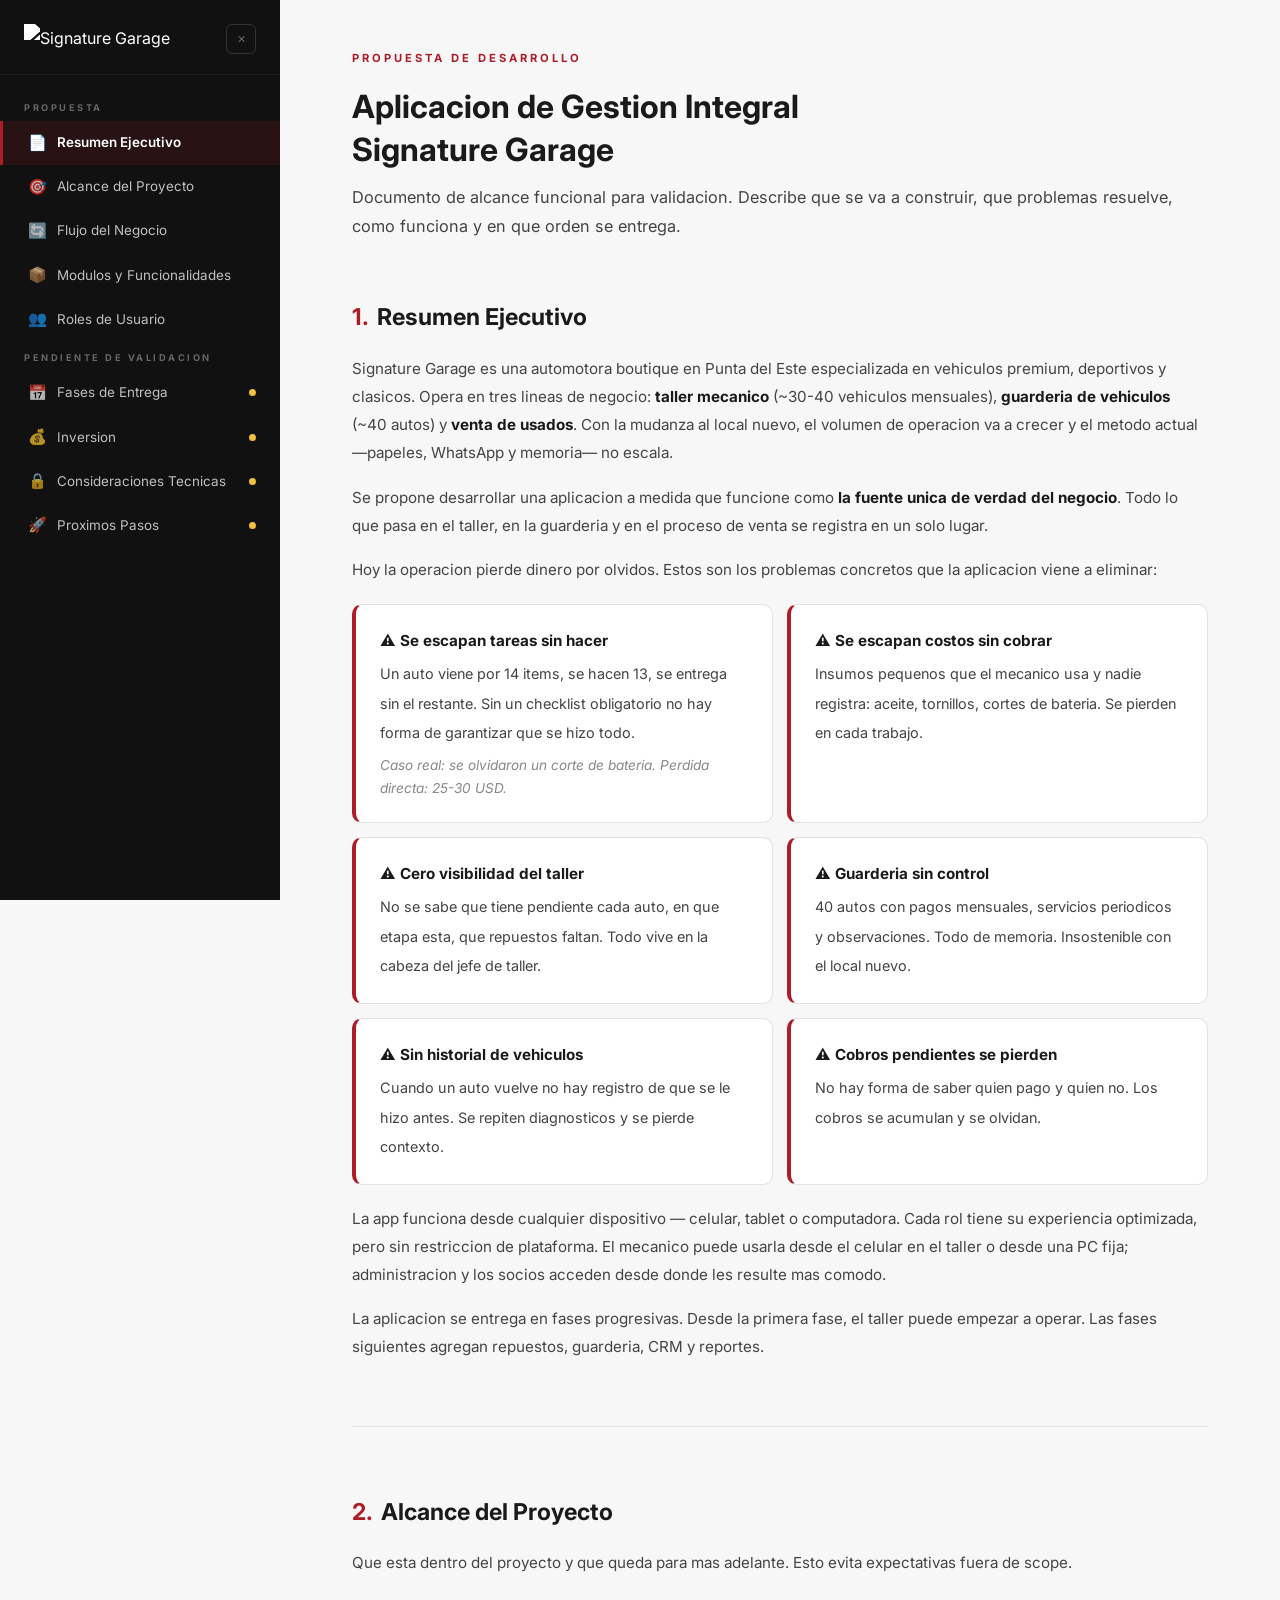
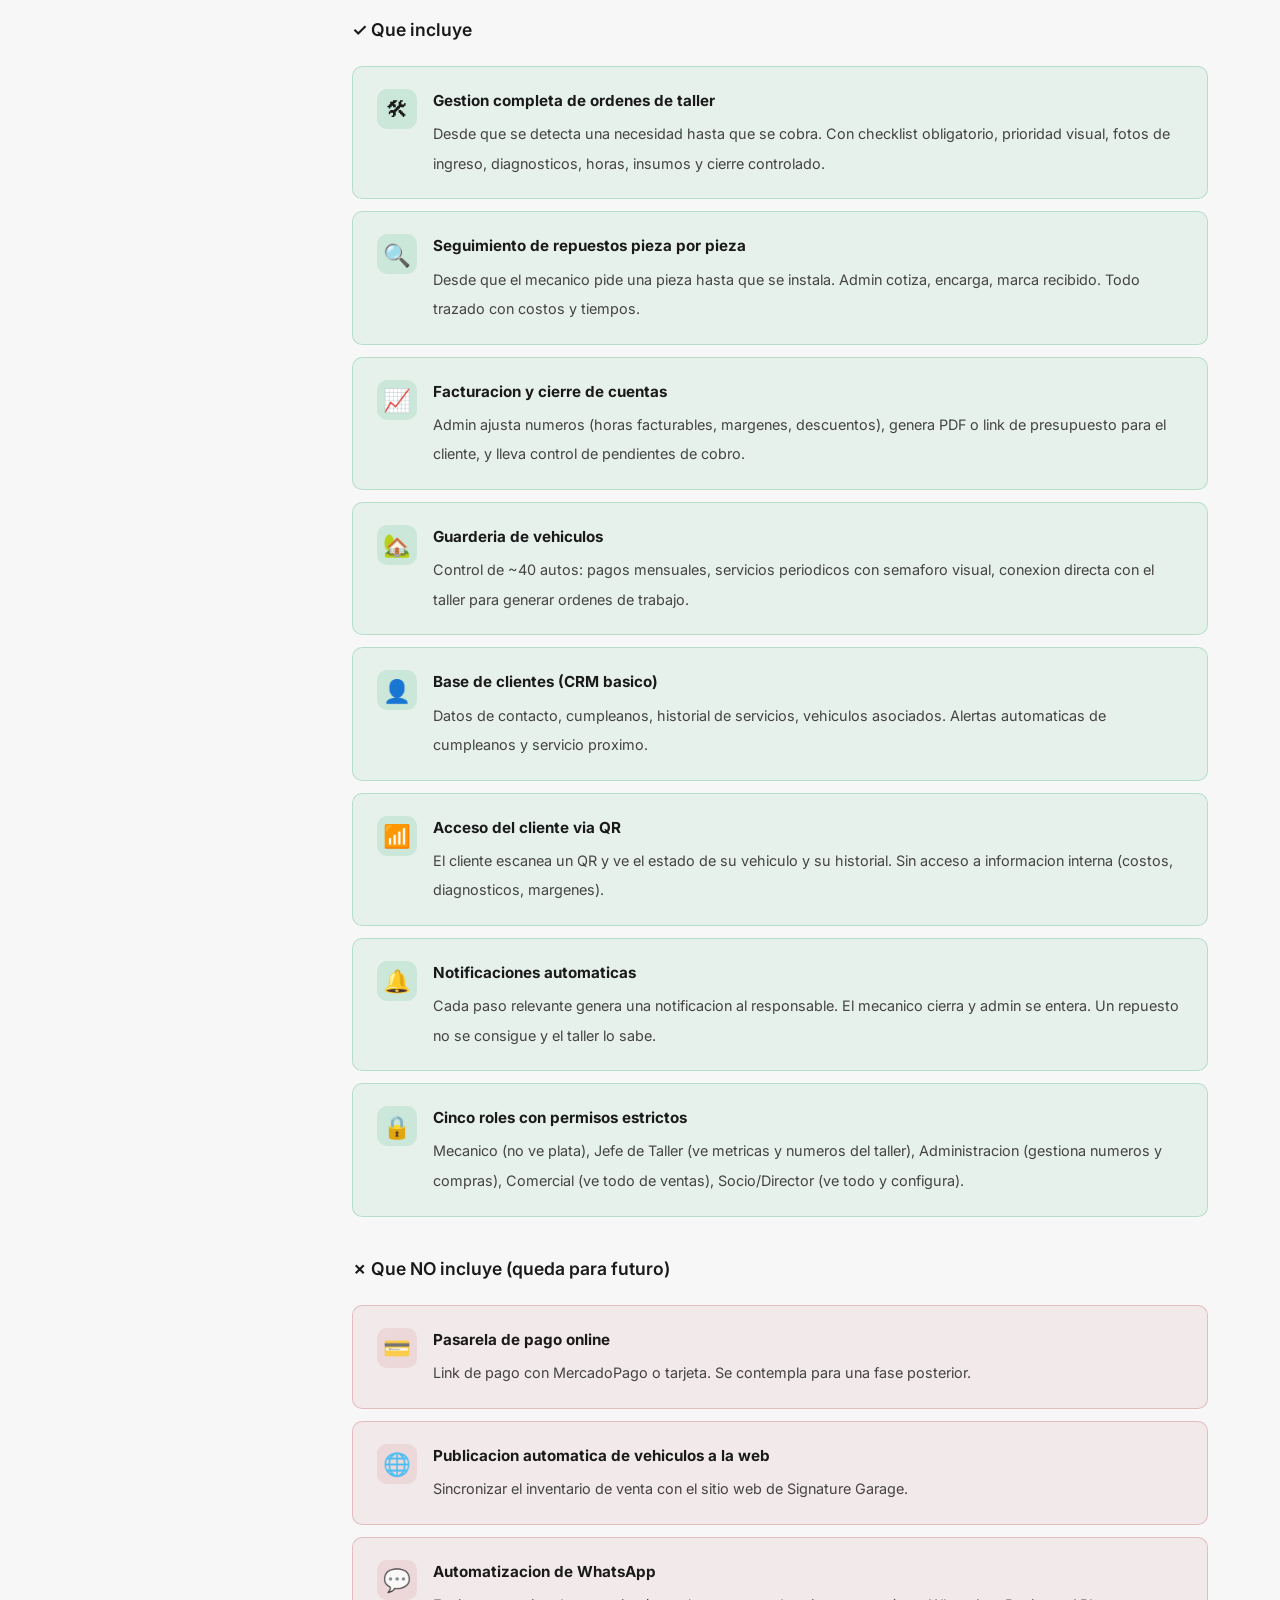
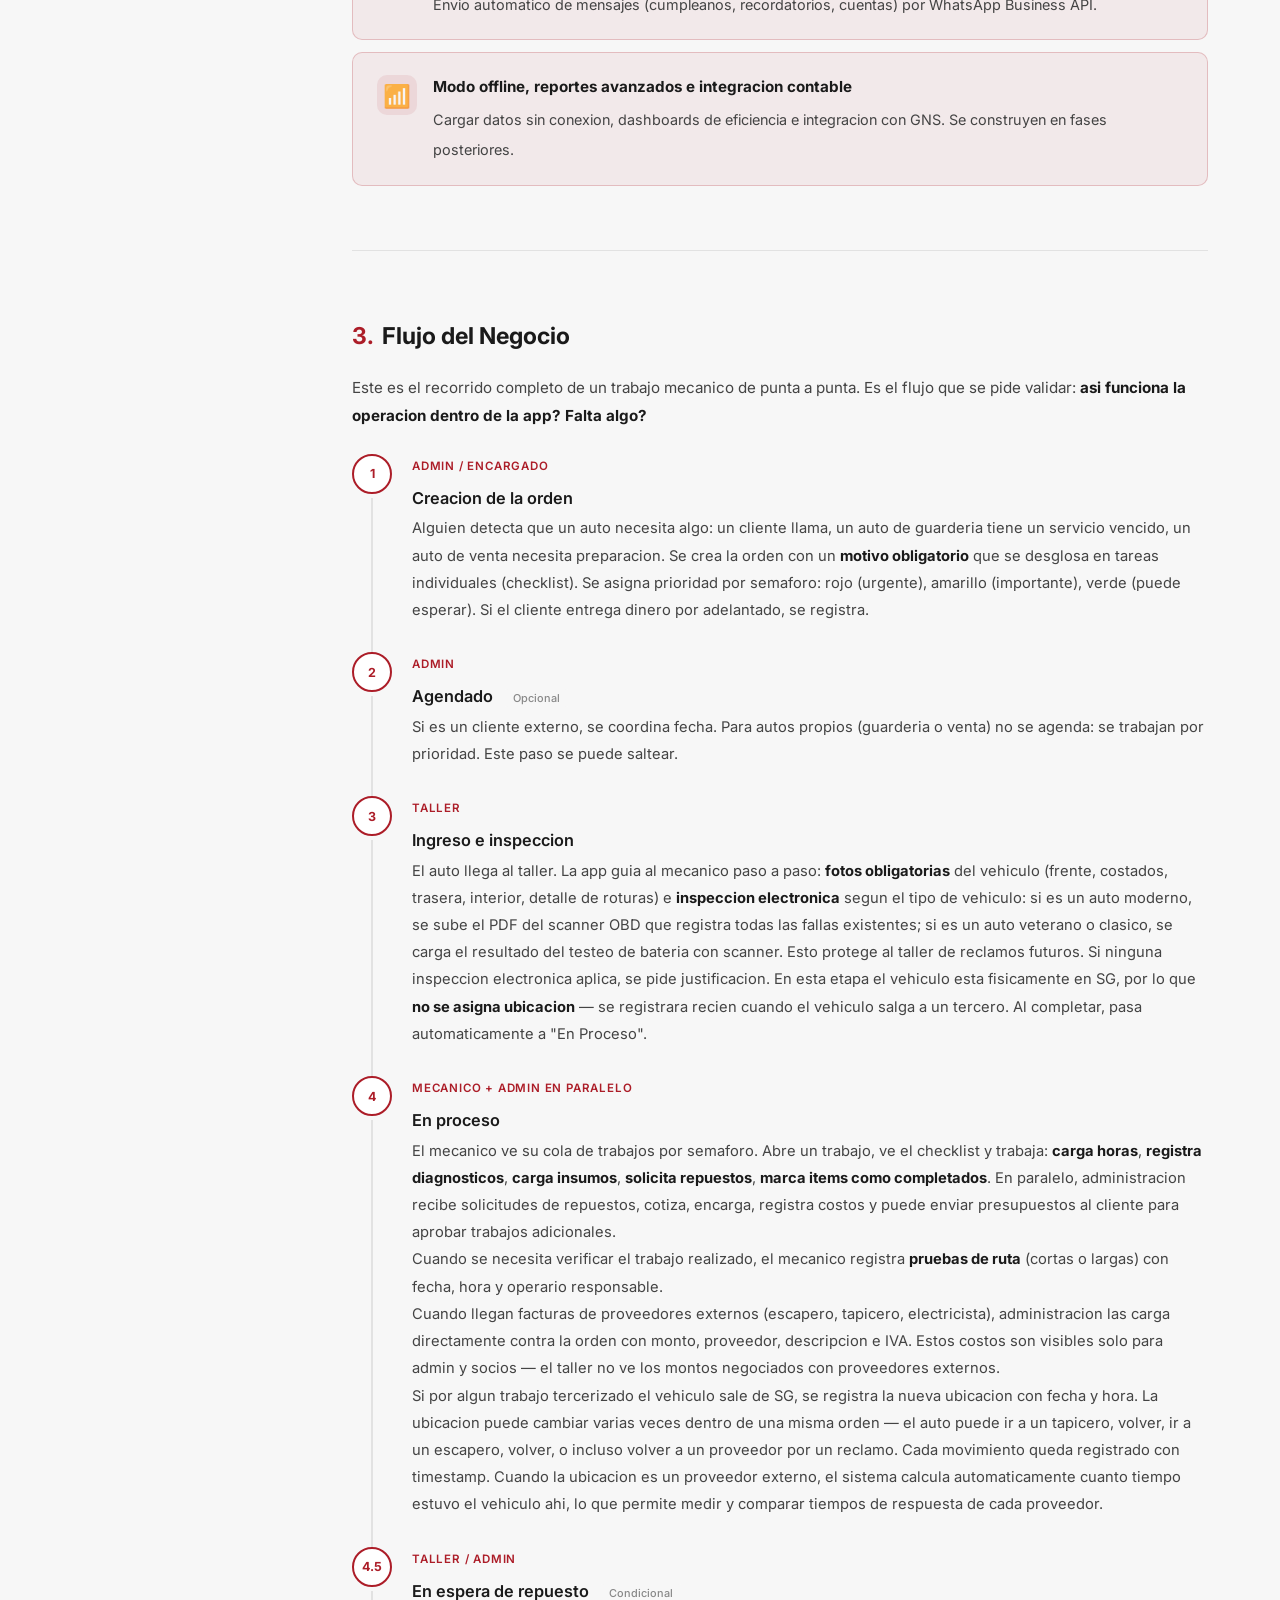
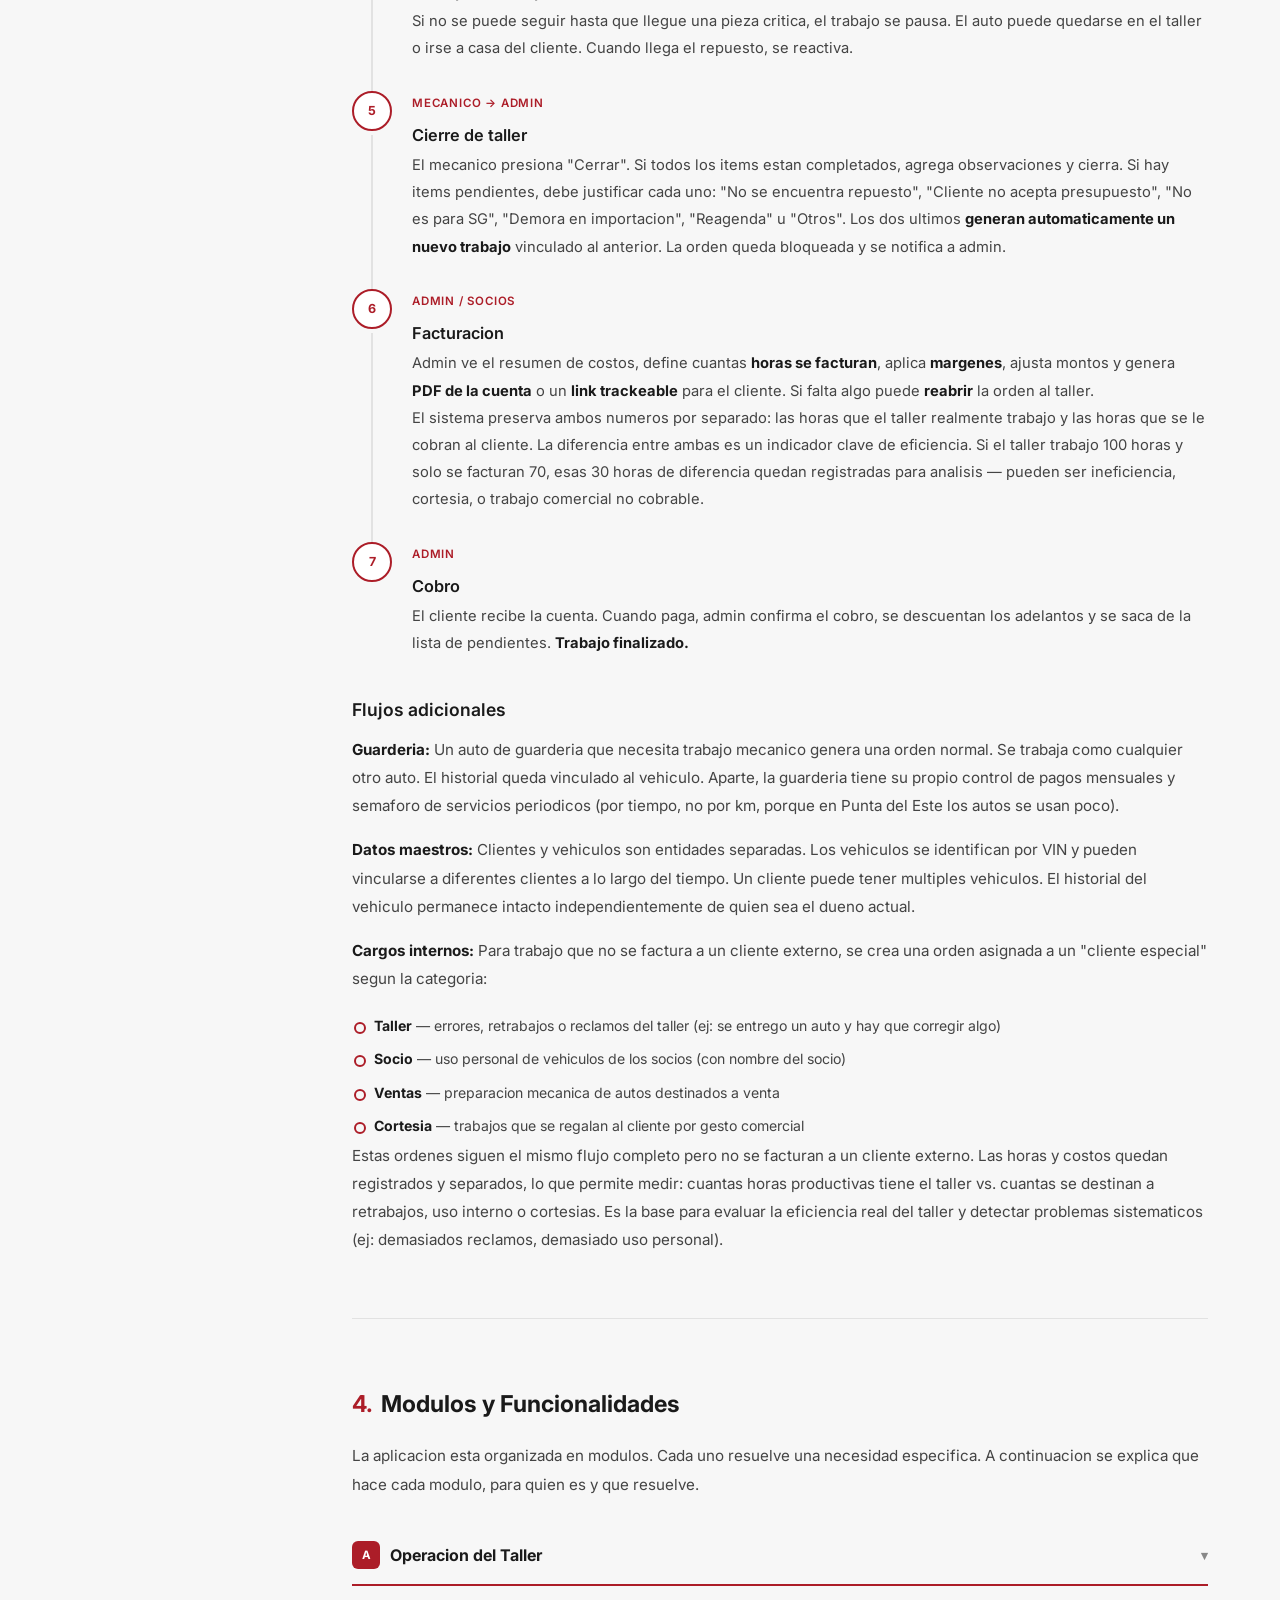
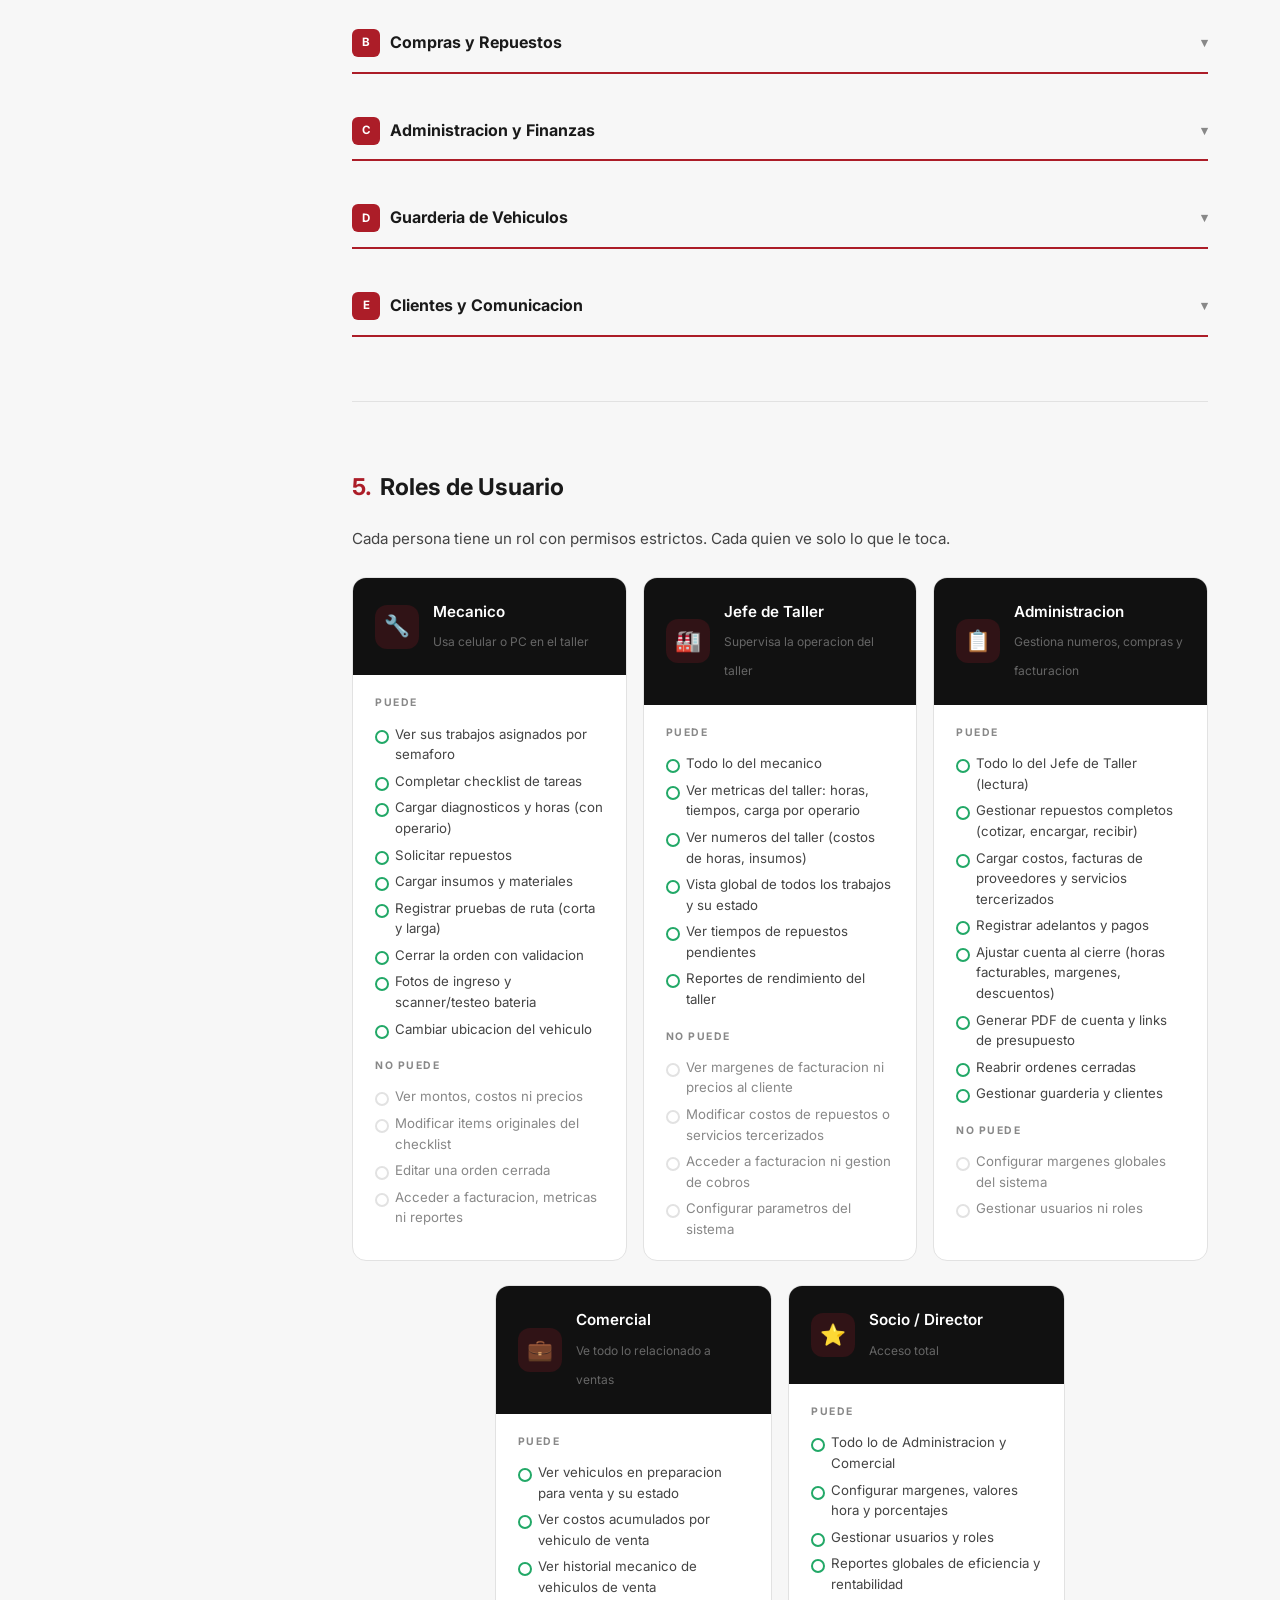
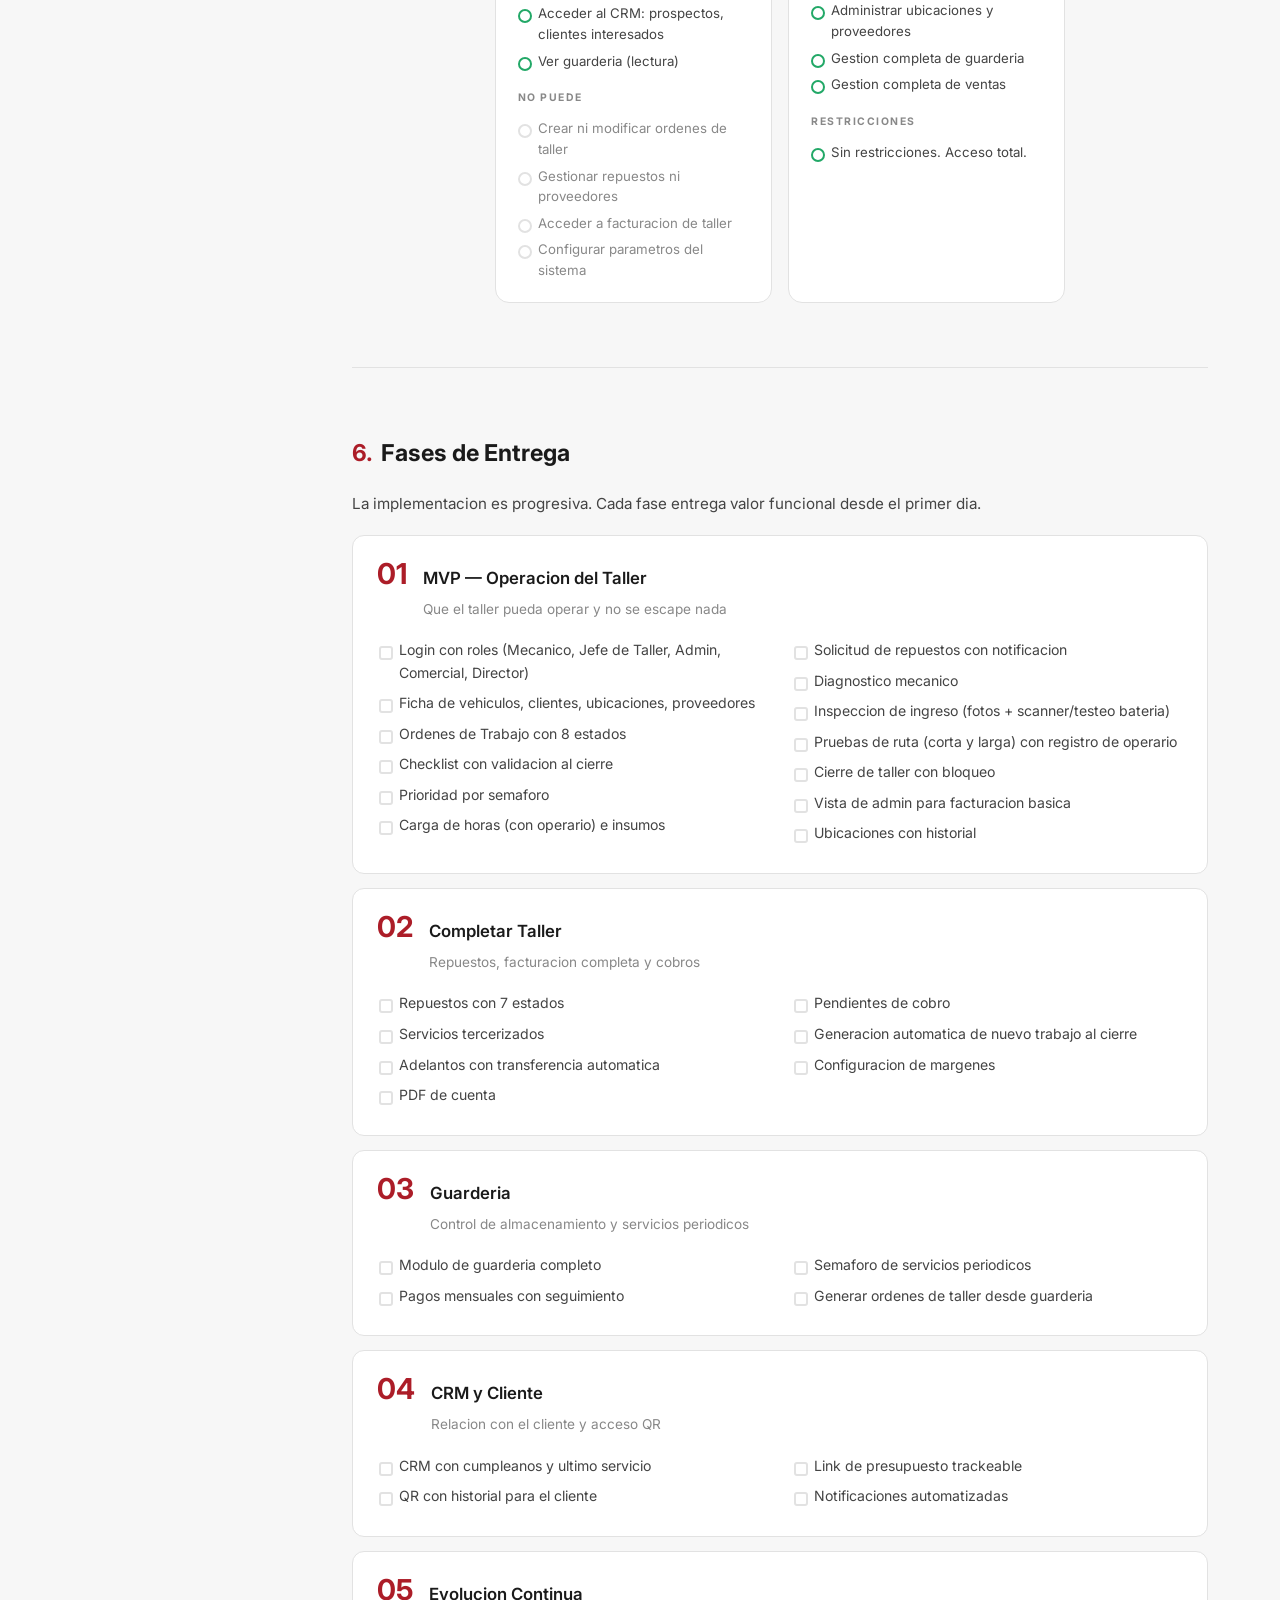
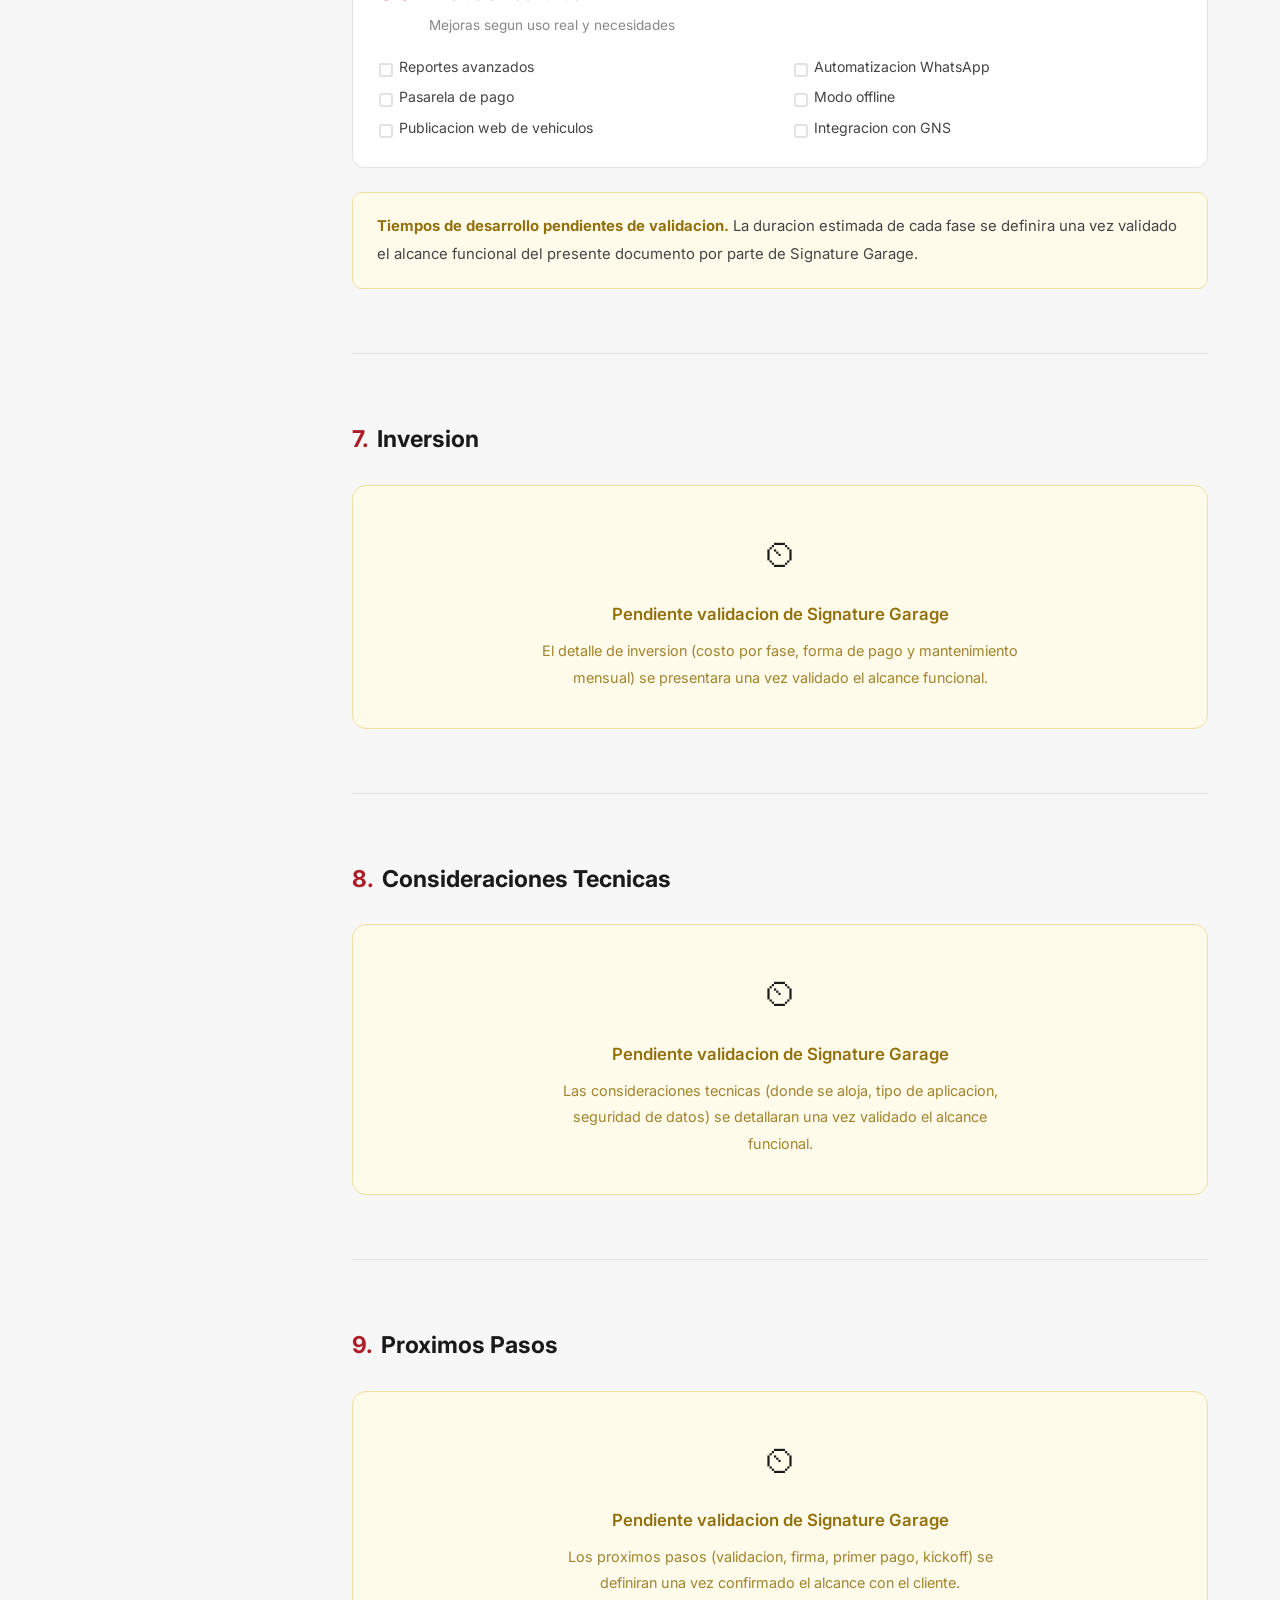
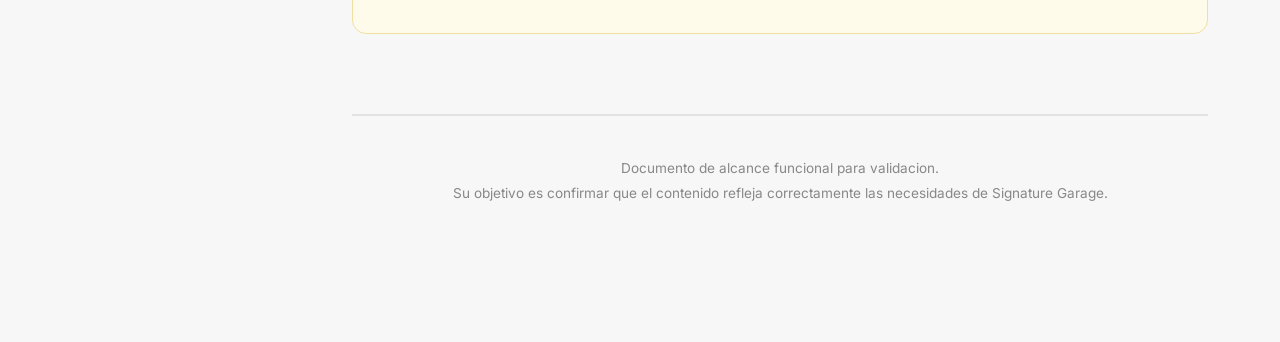
==== commit 8ec41bcf: "Incorporate client feedback: 5 roles, new modules, expanded flows C1: Multiplataforma access descrip" ====
--- a/index.html
+++ b/index.html
@@ -4,6 +4,15 @@
     <meta charset="UTF-8">
     <meta name="viewport" content="width=device-width, initial-scale=1.0">
     <title>Propuesta — Signature Garage</title>
+
+    <!-- Open Graph (WhatsApp, redes sociales) -->
+    <meta property="og:type" content="website">
+    <meta property="og:title" content="Propuesta — Signature Garage">
+    <meta property="og:description" content="Propuesta de desarrollo para la plataforma de gestion integral de Signature Garage. Taller, guarderia, ventas y CRM en un solo sistema.">
+    <meta property="og:image" content="https://signature-garage.com/wp-content/uploads/2024/04/LOGO-SUPERIOR-WEB-NEGRO.webp">
+    <meta property="og:image:width" content="1200">
+    <meta property="og:image:height" content="630">
+    <meta property="og:locale" content="es_UY">
     <link rel="preconnect" href="https://fonts.googleapis.com">
     <link href="https://fonts.googleapis.com/css2?family=Inter:wght@300;400;500;600;700&display=swap" rel="stylesheet">
     <style>
@@ -662,6 +671,15 @@
             margin: 24px 0;
         }
 
+        .roles-grid-bottom {
+            display: grid;
+            grid-template-columns: repeat(2, 1fr);
+            gap: 16px;
+            margin: 0 auto;
+            margin-top: 16px;
+            max-width: 66.666%;
+        }
+
         .role-card {
             background: var(--bg);
             border: 1px solid var(--border);
@@ -1033,6 +1051,7 @@
 
             .pain-grid { grid-template-columns: 1fr; }
             .roles-grid { grid-template-columns: 1fr; }
+            .roles-grid-bottom { grid-template-columns: 1fr; max-width: 100%; }
             .phase-items { columns: 1; }
 
             .scope-card { padding: 16px 18px; gap: 0; position: relative; }
@@ -1063,6 +1082,7 @@
             .mod-list { display: block !important; }
             .pain-grid { grid-template-columns: 1fr; }
             .roles-grid { grid-template-columns: 1fr; }
+            .roles-grid-bottom { grid-template-columns: 1fr; max-width: 100%; }
         }
     </style>
 </head>
@@ -1149,7 +1169,7 @@
                 </p>
 
                 <p>
-                    Se propone desarrollar una aplicacion a medida que funcione como <strong>la fuente unica de verdad del negocio</strong>. Todo lo que pasa en el taller, en la guarderia y en el proceso de venta se registra en un solo lugar. La app se usa desde el celular por los mecanicos y desde la computadora por administracion y los socios.
+                    Se propone desarrollar una aplicacion a medida que funcione como <strong>la fuente unica de verdad del negocio</strong>. Todo lo que pasa en el taller, en la guarderia y en el proceso de venta se registra en un solo lugar.
                 </p>
 
                 <p>
@@ -1183,6 +1203,10 @@
                         <span>No hay forma de saber quien pago y quien no. Los cobros se acumulan y se olvidan.</span>
                     </div>
                 </div>
+
+                <p>
+                    La app funciona desde cualquier dispositivo &mdash; celular, tablet o computadora. Cada rol tiene su experiencia optimizada, pero sin restriccion de plataforma. El mecanico puede usarla desde el celular en el taller o desde una PC fija; administracion y los socios acceden desde donde les resulte mas comodo.
+                </p>
 
                 <p>
                     La aplicacion se entrega en fases progresivas. Desde la primera fase, el taller puede empezar a operar. Las fases siguientes agregan repuestos, guarderia, CRM y reportes.
@@ -1253,8 +1277,8 @@
                     <div class="scope-card">
                         <div class="card-ico">&#128274;</div>
                         <div class="card-body">
-                            <strong>Tres roles con permisos estrictos</strong>
-                            <span>Mecanico (no ve plata), Administracion (gestiona numeros), Socio/Director (ve todo y configura).</span>
+                            <strong>Cinco roles con permisos estrictos</strong>
+                            <span>Mecanico (no ve plata), Jefe de Taller (ve metricas y numeros del taller), Administracion (gestiona numeros y compras), Comercial (ve todo de ventas), Socio/Director (ve todo y configura).</span>
                         </div>
                     </div>
                 </div>
@@ -1324,7 +1348,7 @@
                         <div class="flow-body">
                             <div class="who">Taller</div>
                             <h4>Ingreso e inspeccion</h4>
-                            <p>El auto llega al taller. La app guia al mecanico paso a paso: <strong>fotos obligatorias</strong> del vehiculo (frente, costados, trasera, interior, detalle de roturas), <strong>PDF del scanner electronico</strong> (OBD) que registra las fallas que ya tenia el auto, y <strong>asignacion de ubicacion</strong>. Esto protege al taller de reclamos futuros. Si algo no aplica (ej: vehiculo clasico sin scanner), se pide justificacion. Al completar, pasa automaticamente a "En Proceso".</p>
+                            <p>El auto llega al taller. La app guia al mecanico paso a paso: <strong>fotos obligatorias</strong> del vehiculo (frente, costados, trasera, interior, detalle de roturas) e <strong>inspeccion electronica</strong> segun el tipo de vehiculo: si es un auto moderno, se sube el PDF del scanner OBD que registra todas las fallas existentes; si es un auto veterano o clasico, se carga el resultado del testeo de bateria con scanner. Esto protege al taller de reclamos futuros. Si ninguna inspeccion electronica aplica, se pide justificacion. En esta etapa el vehiculo esta fisicamente en SG, por lo que <strong>no se asigna ubicacion</strong> &mdash; se registrara recien cuando el vehiculo salga a un tercero. Al completar, pasa automaticamente a "En Proceso".</p>
                         </div>
                     </div>
                     <div class="flow-step">
@@ -1333,6 +1357,9 @@
                             <div class="who">Mecanico + Admin en paralelo</div>
                             <h4>En proceso</h4>
                             <p>El mecanico ve su cola de trabajos por semaforo. Abre un trabajo, ve el checklist y trabaja: <strong>carga horas</strong>, <strong>registra diagnosticos</strong>, <strong>carga insumos</strong>, <strong>solicita repuestos</strong>, <strong>marca items como completados</strong>. En paralelo, administracion recibe solicitudes de repuestos, cotiza, encarga, registra costos y puede enviar presupuestos al cliente para aprobar trabajos adicionales.</p>
+                            <p>Cuando se necesita verificar el trabajo realizado, el mecanico registra <strong>pruebas de ruta</strong> (cortas o largas) con fecha, hora y operario responsable.</p>
+                            <p>Cuando llegan facturas de proveedores externos (escapero, tapicero, electricista), administracion las carga directamente contra la orden con monto, proveedor, descripcion e IVA. Estos costos son visibles solo para admin y socios &mdash; el taller no ve los montos negociados con proveedores externos.</p>
+                            <p>Si por algun trabajo tercerizado el vehiculo sale de SG, se registra la nueva ubicacion con fecha y hora. La ubicacion puede cambiar varias veces dentro de una misma orden &mdash; el auto puede ir a un tapicero, volver, ir a un escapero, volver, o incluso volver a un proveedor por un reclamo. Cada movimiento queda registrado con timestamp. Cuando la ubicacion es un proveedor externo, el sistema calcula automaticamente cuanto tiempo estuvo el vehiculo ahi, lo que permite medir y comparar tiempos de respuesta de cada proveedor.</p>
                         </div>
                     </div>
                     <div class="flow-step">
@@ -1357,6 +1384,7 @@
                             <div class="who">Admin / Socios</div>
                             <h4>Facturacion</h4>
                             <p>Admin ve el resumen de costos, define cuantas <strong>horas se facturan</strong>, aplica <strong>margenes</strong>, ajusta montos y genera <strong>PDF de la cuenta</strong> o un <strong>link trackeable</strong> para el cliente. Si falta algo puede <strong>reabrir</strong> la orden al taller.</p>
+                            <p>El sistema preserva ambos numeros por separado: las horas que el taller realmente trabajo y las horas que se le cobran al cliente. La diferencia entre ambas es un indicador clave de eficiencia. Si el taller trabajo 100 horas y solo se facturan 70, esas 30 horas de diferencia quedan registradas para analisis &mdash; pueden ser ineficiencia, cortesia, o trabajo comercial no cobrable.</p>
                         </div>
                     </div>
                     <div class="flow-step">
@@ -1371,7 +1399,15 @@
 
                 <h3>Flujos adicionales</h3>
                 <p><strong>Guarderia:</strong> Un auto de guarderia que necesita trabajo mecanico genera una orden normal. Se trabaja como cualquier otro auto. El historial queda vinculado al vehiculo. Aparte, la guarderia tiene su propio control de pagos mensuales y semaforo de servicios periodicos (por tiempo, no por km, porque en Punta del Este los autos se usan poco).</p>
-                <p><strong>Cargos internos:</strong> Para errores del mecanico, uso personal de socios, preparacion de autos para venta o cortesias, se crea una orden asignada a un "cliente especial" (Taller, Socio, Ventas o Cortesia). Sigue el mismo flujo pero no se factura a un cliente externo. Las horas y costos quedan registrados.</p>
+                <p><strong>Datos maestros:</strong> Clientes y vehiculos son entidades separadas. Los vehiculos se identifican por VIN y pueden vincularse a diferentes clientes a lo largo del tiempo. Un cliente puede tener multiples vehiculos. El historial del vehiculo permanece intacto independientemente de quien sea el dueno actual.</p>
+                <p><strong>Cargos internos:</strong> Para trabajo que no se factura a un cliente externo, se crea una orden asignada a un "cliente especial" segun la categoria:</p>
+                <ul class="feat-list">
+                    <li><strong>Taller</strong> &mdash; errores, retrabajos o reclamos del taller (ej: se entrego un auto y hay que corregir algo)</li>
+                    <li><strong>Socio</strong> &mdash; uso personal de vehiculos de los socios (con nombre del socio)</li>
+                    <li><strong>Ventas</strong> &mdash; preparacion mecanica de autos destinados a venta</li>
+                    <li><strong>Cortesia</strong> &mdash; trabajos que se regalan al cliente por gesto comercial</li>
+                </ul>
+                <p>Estas ordenes siguen el mismo flujo completo pero no se facturan a un cliente externo. Las horas y costos quedan registrados y separados, lo que permite medir: cuantas horas productivas tiene el taller vs. cuantas se destinan a retrabajos, uso interno o cortesias. Es la base para evaluar la eficiencia real del taller y detectar problemas sistematicos (ej: demasiados reclamos, demasiado uso personal).</p>
             </div>
 
             <hr class="section-divider">
@@ -1407,11 +1443,13 @@
                         <div class="mod">
                             <div class="mod-name">Inspeccion de Ingreso</div>
                             <div class="mod-for">&#128100; Taller</div>
-                            <p class="mod-desc">Fotos obligatorias + PDF del scanner al recibir el auto. Proteccion legal ante reclamos futuros.</p>
+                            <p class="mod-desc">Fotos obligatorias + inspeccion electronica al recibir el auto. Proteccion legal ante reclamos futuros.</p>
                             <ul class="feat-list">
-                                <li>Fotos: frente, costados, trasera, interior, detalles</li>
-                                <li>PDF del scanner (OBD) con fallas existentes al ingreso</li>
-                                <li>Si no aplica, justificacion obligatoria</li>
+                                <li>Fotos obligatorias: frente, costados, trasera, interior, detalles de roturas</li>
+                                <li>Auto moderno: PDF del scanner OBD con fallas existentes al ingreso</li>
+                                <li>Auto veterano/clasico: testeo de bateria con scanner</li>
+                                <li>Si no aplica ninguna inspeccion electronica, justificacion obligatoria</li>
+                                <li>Ubicacion no se asigna en ingreso (el vehiculo esta en SG)</li>
                             </ul>
                         </div>
                         <div class="mod">
@@ -1430,8 +1468,22 @@
                             <p class="mod-desc">Registro de tiempo por tarea. Las horas del taller quedan congeladas; admin decide cuantas se facturan. Permite medir eficiencia.</p>
                             <ul class="feat-list">
                                 <li>Horas en decimales (0.2, 1.5) con descripcion obligatoria</li>
+                                <li>Selector de operario al cargar horas (lista administrable de operarios)</li>
                                 <li>Total acumulado visible en todo momento</li>
                                 <li>Horas reales vs. facturables separadas</li>
+                            </ul>
+                        </div>
+                        <div class="mod">
+                            <div class="mod-name">Pruebas de Ruta</div>
+                            <div class="mod-for">&#128100; Mecanico, Jefe de Taller</div>
+                            <p class="mod-desc">Registro de salidas a probar el vehiculo en ruta. Dos tipos: prueba corta (vuelta al barrio, verificacion basica) y prueba larga (ruta extendida, verificacion en condiciones reales). Cada prueba registra fecha y hora de salida y regreso, tipo, operario y observaciones. Puede haber multiples pruebas de ruta en una misma orden. Queda registro de cuando se saco el auto, quien lo saco y por cuanto tiempo.</p>
+                            <ul class="feat-list">
+                                <li>Tipo: prueba corta / prueba larga</li>
+                                <li>Fecha y hora de inicio y fin</li>
+                                <li>Operario que realiza la prueba</li>
+                                <li>Observaciones</li>
+                                <li>Multiples pruebas por orden</li>
+                                <li>Calculo automatico de duracion</li>
                             </ul>
                         </div>
                         <div class="mod">
@@ -1442,7 +1494,15 @@
                         <div class="mod">
                             <div class="mod-name">Ubicaciones</div>
                             <div class="mod-for">&#128100; Taller, Admin</div>
-                            <p class="mod-desc">Donde esta cada auto: taller, proveedor tercero o casa del cliente. Historial de movimientos. Resuelve "donde esta ese auto?" sin preguntar.</p>
+                            <p class="mod-desc">Donde esta cada auto en cada momento. Historial completo de movimientos con fecha y hora. Cuando el auto esta en un proveedor externo, se calcula automaticamente el tiempo que permanecio ahi. Resuelve "donde esta ese auto?" y "cuanto tarda este proveedor?".</p>
+                            <ul class="feat-list">
+                                <li>Historial de ubicaciones con timestamp (fecha y hora de cada cambio)</li>
+                                <li>Multiples cambios de ubicacion dentro de una misma orden</li>
+                                <li>Calculo automatico de tiempo en proveedor externo</li>
+                                <li>Ubicaciones predefinidas: SG, casa del cliente, proveedores registrados</li>
+                                <li>Si el proveedor no existe, se crea al momento</li>
+                                <li>Base para reportes de tiempos por proveedor</li>
+                            </ul>
                         </div>
                     </div>
                 </div>
@@ -1474,11 +1534,20 @@
                             <div class="mod-name">Servicios Tercerizados</div>
                             <div class="mod-for">&#128100; Admin</div>
                             <p class="mod-desc">Trabajos que se mandan afuera: escapero, tapicero, electricista. Con costo, proveedor e IVA. Se integra en la cuenta.</p>
+                            <ul class="feat-list">
+                                <li>Carga exclusiva de administracion (el taller no ve costos de proveedores)</li>
+                                <li>Factura del proveedor asociada a la orden</li>
+                                <li>Registro de IVA por transaccion</li>
+                            </ul>
                         </div>
                         <div class="mod">
                             <div class="mod-name">Proveedores</div>
                             <div class="mod-for">&#128100; Admin</div>
                             <p class="mod-desc">Base de datos de terceros. Se asocian a repuestos, servicios y ubicaciones. Base para reportes de gasto.</p>
+                            <ul class="feat-list">
+                                <li>Tiempo promedio de trabajo calculado automaticamente desde el historial de ubicaciones</li>
+                                <li>Base para evaluar, comparar y negociar con proveedores</li>
+                            </ul>
                         </div>
                     </div>
                 </div>
@@ -1548,7 +1617,7 @@
                         <div class="mod">
                             <div class="mod-name">Vehiculos</div>
                             <div class="mod-for">&#128100; Todos</div>
-                            <p class="mod-desc">Ficha de cada vehiculo con historial completo. El vehiculo es la entidad central: la deuda esta con el vehiculo, no con el cliente. Codigo QR para acceso rapido.</p>
+                            <p class="mod-desc">Ficha de cada vehiculo identificado por VIN (numero unico de chasis). El vehiculo es la entidad central del sistema: la deuda, el historial y los trabajos estan vinculados al vehiculo, no al cliente. Los vehiculos se asocian a clientes, pero esta relacion puede cambiar con el tiempo (un auto se vende, cambia de dueno). El sistema mantiene el historial de propietarios. Codigo QR para acceso rapido.</p>
                         </div>
                         <div class="mod">
                             <div class="mod-name">CRM Basico / Clientes</div>
@@ -1590,27 +1659,56 @@
                             <div class="role-avatar">&#128295;</div>
                             <div class="role-info">
                                 <h4>Mecanico</h4>
-                                <span>Usa el celular en el taller</span>
+                                <span>Usa celular o PC en el taller</span>
                             </div>
                         </div>
                         <div class="role-card-body">
                             <div class="role-section-label">Puede</div>
                             <ul class="can">
-                                <li>Ver sus trabajos por semaforo</li>
+                                <li>Ver sus trabajos asignados por semaforo</li>
                                 <li>Completar checklist de tareas</li>
-                                <li>Cargar diagnosticos y horas</li>
+                                <li>Cargar diagnosticos y horas (con operario)</li>
                                 <li>Solicitar repuestos</li>
                                 <li>Cargar insumos y materiales</li>
+                                <li>Registrar pruebas de ruta (corta y larga)</li>
                                 <li>Cerrar la orden con validacion</li>
-                                <li>Fotos de ingreso y scanner</li>
+                                <li>Fotos de ingreso y scanner/testeo bateria</li>
                                 <li>Cambiar ubicacion del vehiculo</li>
                             </ul>
                             <div class="role-section-label">No puede</div>
                             <ul class="cant">
                                 <li>Ver montos, costos ni precios</li>
-                                <li>Modificar items originales</li>
+                                <li>Modificar items originales del checklist</li>
                                 <li>Editar una orden cerrada</li>
-                                <li>Acceder a facturacion ni reportes</li>
+                                <li>Acceder a facturacion, metricas ni reportes</li>
+                            </ul>
+                        </div>
+                    </div>
+
+                    <div class="role-card">
+                        <div class="role-card-header">
+                            <div class="role-avatar">&#127981;</div>
+                            <div class="role-info">
+                                <h4>Jefe de Taller</h4>
+                                <span>Supervisa la operacion del taller</span>
+                            </div>
+                        </div>
+                        <div class="role-card-body">
+                            <div class="role-section-label">Puede</div>
+                            <ul class="can">
+                                <li>Todo lo del mecanico</li>
+                                <li>Ver metricas del taller: horas, tiempos, carga por operario</li>
+                                <li>Ver numeros del taller (costos de horas, insumos)</li>
+                                <li>Vista global de todos los trabajos y su estado</li>
+                                <li>Ver tiempos de repuestos pendientes</li>
+                                <li>Reportes de rendimiento del taller</li>
+                            </ul>
+                            <div class="role-section-label">No puede</div>
+                            <ul class="cant">
+                                <li>Ver margenes de facturacion ni precios al cliente</li>
+                                <li>Modificar costos de repuestos o servicios tercerizados</li>
+                                <li>Acceder a facturacion ni gestion de cobros</li>
+                                <li>Configurar parametros del sistema</li>
                             </ul>
                         </div>
                     </div>
@@ -1620,25 +1718,54 @@
                             <div class="role-avatar">&#128203;</div>
                             <div class="role-info">
                                 <h4>Administracion</h4>
-                                <span>Gestiona numeros y compras</span>
+                                <span>Gestiona numeros, compras y facturacion</span>
                             </div>
                         </div>
                         <div class="role-card-body">
                             <div class="role-section-label">Puede</div>
                             <ul class="can">
-                                <li>Todo lo del mecanico (lectura)</li>
-                                <li>Gestionar repuestos completos</li>
-                                <li>Cargar costos y servicios</li>
-                                <li>Registrar adelantos</li>
-                                <li>Ajustar cuenta al cierre</li>
-                                <li>Generar PDF y links</li>
+                                <li>Todo lo del Jefe de Taller (lectura)</li>
+                                <li>Gestionar repuestos completos (cotizar, encargar, recibir)</li>
+                                <li>Cargar costos, facturas de proveedores y servicios tercerizados</li>
+                                <li>Registrar adelantos y pagos</li>
+                                <li>Ajustar cuenta al cierre (horas facturables, margenes, descuentos)</li>
+                                <li>Generar PDF de cuenta y links de presupuesto</li>
                                 <li>Reabrir ordenes cerradas</li>
                                 <li>Gestionar guarderia y clientes</li>
                             </ul>
                             <div class="role-section-label">No puede</div>
                             <ul class="cant">
-                                <li>Configurar margenes del sistema</li>
+                                <li>Configurar margenes globales del sistema</li>
                                 <li>Gestionar usuarios ni roles</li>
+                            </ul>
+                        </div>
+                    </div>
+                </div>
+
+                <div class="roles-grid-bottom">
+                    <div class="role-card">
+                        <div class="role-card-header">
+                            <div class="role-avatar">&#128188;</div>
+                            <div class="role-info">
+                                <h4>Comercial</h4>
+                                <span>Ve todo lo relacionado a ventas</span>
+                            </div>
+                        </div>
+                        <div class="role-card-body">
+                            <div class="role-section-label">Puede</div>
+                            <ul class="can">
+                                <li>Ver vehiculos en preparacion para venta y su estado</li>
+                                <li>Ver costos acumulados por vehiculo de venta</li>
+                                <li>Ver historial mecanico de vehiculos de venta</li>
+                                <li>Acceder al CRM: prospectos, clientes interesados</li>
+                                <li>Ver guarderia (lectura)</li>
+                            </ul>
+                            <div class="role-section-label">No puede</div>
+                            <ul class="cant">
+                                <li>Crear ni modificar ordenes de taller</li>
+                                <li>Gestionar repuestos ni proveedores</li>
+                                <li>Acceder a facturacion de taller</li>
+                                <li>Configurar parametros del sistema</li>
                             </ul>
                         </div>
                     </div>
@@ -1654,10 +1781,10 @@
                         <div class="role-card-body">
                             <div class="role-section-label">Puede</div>
                             <ul class="can">
-                                <li>Todo lo de Administracion</li>
-                                <li>Configurar margenes y valores</li>
+                                <li>Todo lo de Administracion y Comercial</li>
+                                <li>Configurar margenes, valores hora y porcentajes</li>
                                 <li>Gestionar usuarios y roles</li>
-                                <li>Reportes globales</li>
+                                <li>Reportes globales de eficiencia y rentabilidad</li>
                                 <li>Administrar ubicaciones y proveedores</li>
                                 <li>Gestion completa de guarderia</li>
                                 <li>Gestion completa de ventas</li>
@@ -1690,15 +1817,16 @@
                         </div>
                     </div>
                     <ul class="phase-items">
-                        <li>Login con roles (Mecanico, Admin, Director)</li>
+                        <li>Login con roles (Mecanico, Jefe de Taller, Admin, Comercial, Director)</li>
                         <li>Ficha de vehiculos, clientes, ubicaciones, proveedores</li>
                         <li>Ordenes de Trabajo con 8 estados</li>
                         <li>Checklist con validacion al cierre</li>
                         <li>Prioridad por semaforo</li>
-                        <li>Carga de horas e insumos</li>
+                        <li>Carga de horas (con operario) e insumos</li>
                         <li>Solicitud de repuestos con notificacion</li>
                         <li>Diagnostico mecanico</li>
-                        <li>Inspeccion de ingreso (fotos + scanner)</li>
+                        <li>Inspeccion de ingreso (fotos + scanner/testeo bateria)</li>
+                        <li>Pruebas de ruta (corta y larga) con registro de operario</li>
                         <li>Cierre de taller con bloqueo</li>
                         <li>Vista de admin para facturacion basica</li>
                         <li>Ubicaciones con historial</li>
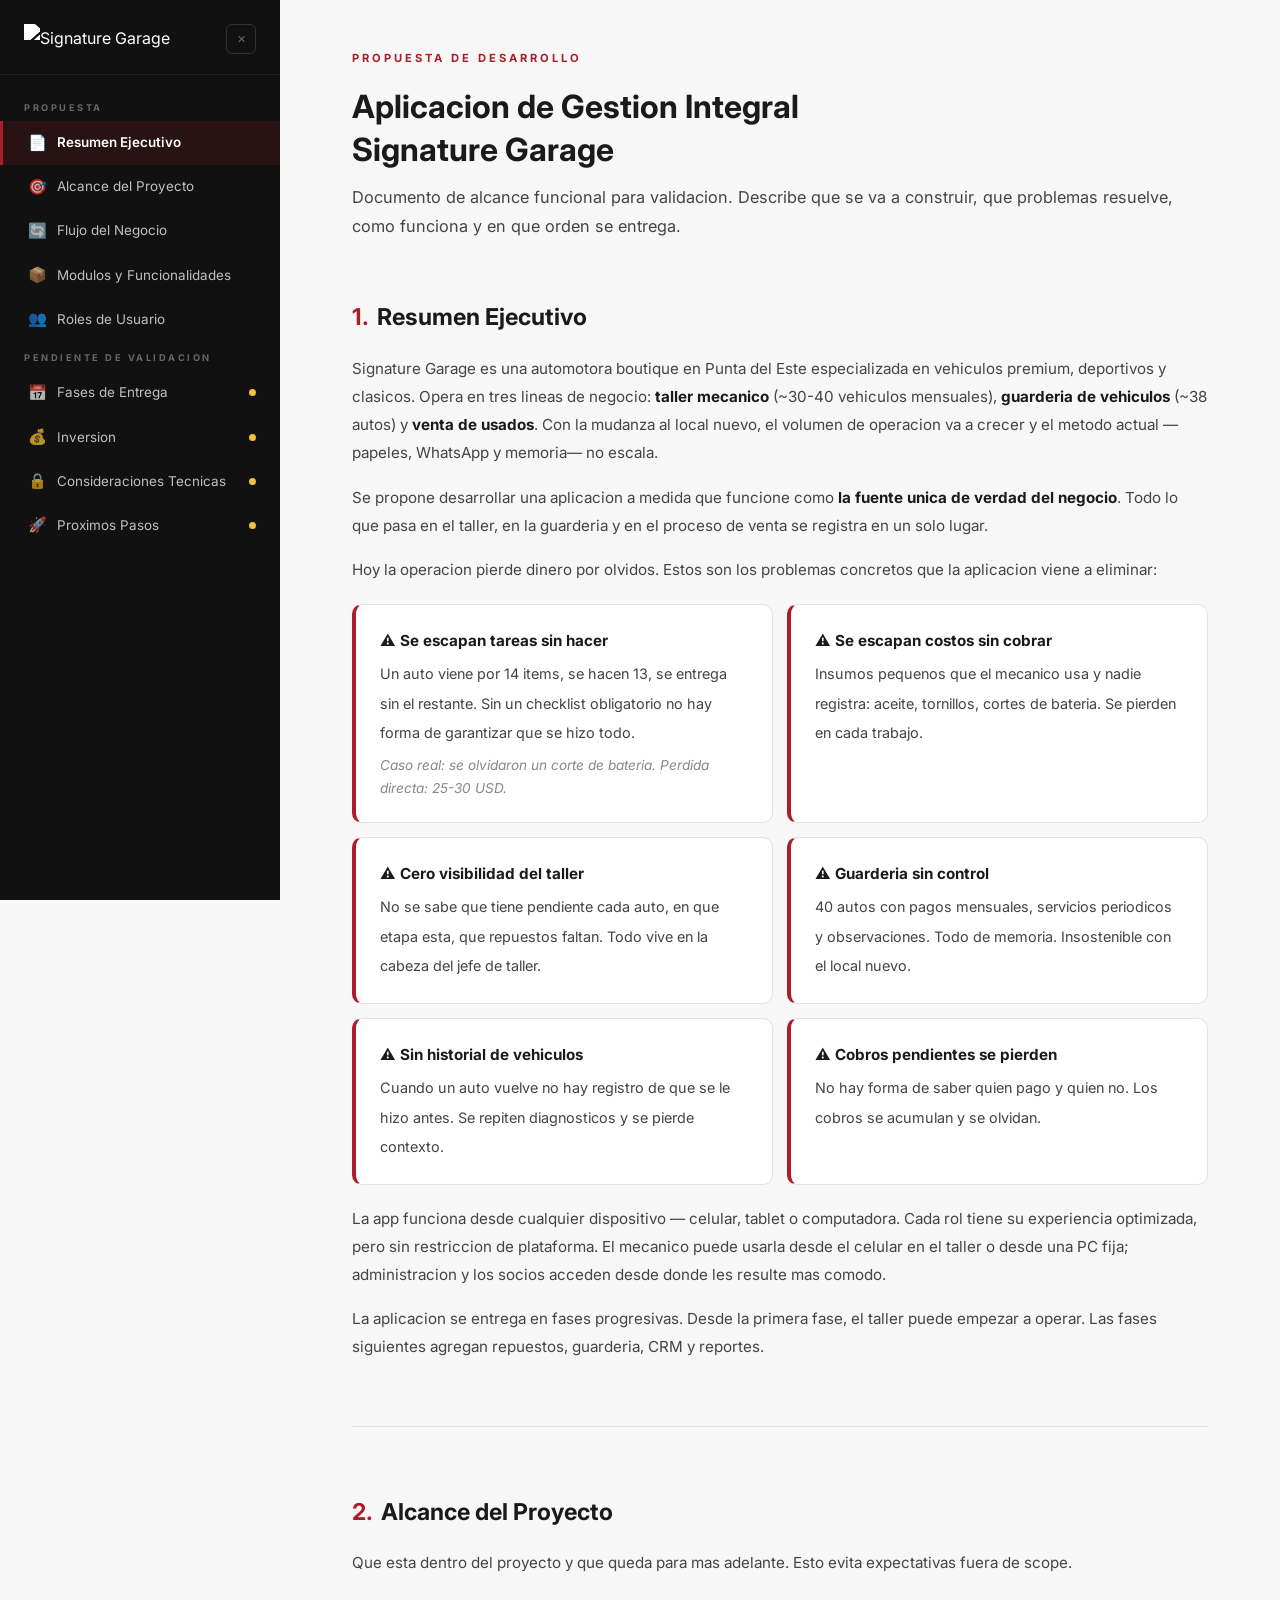
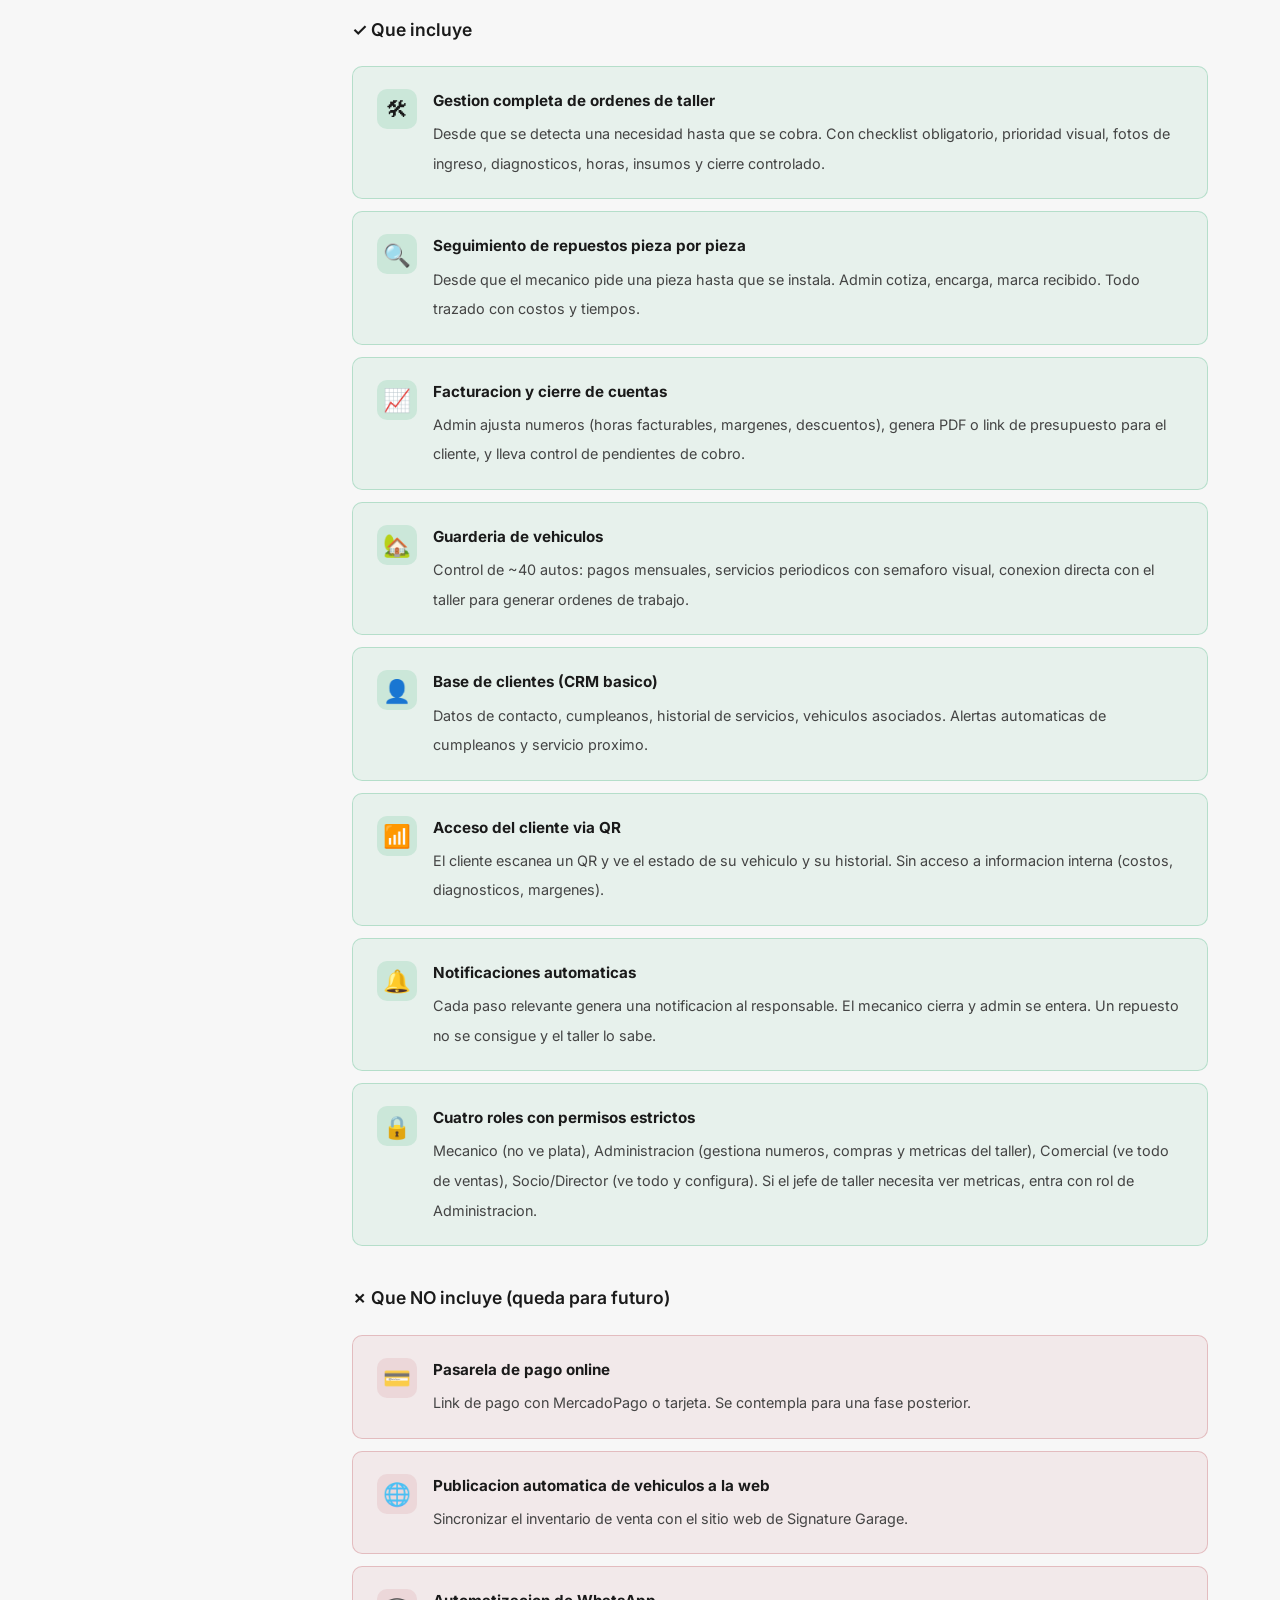
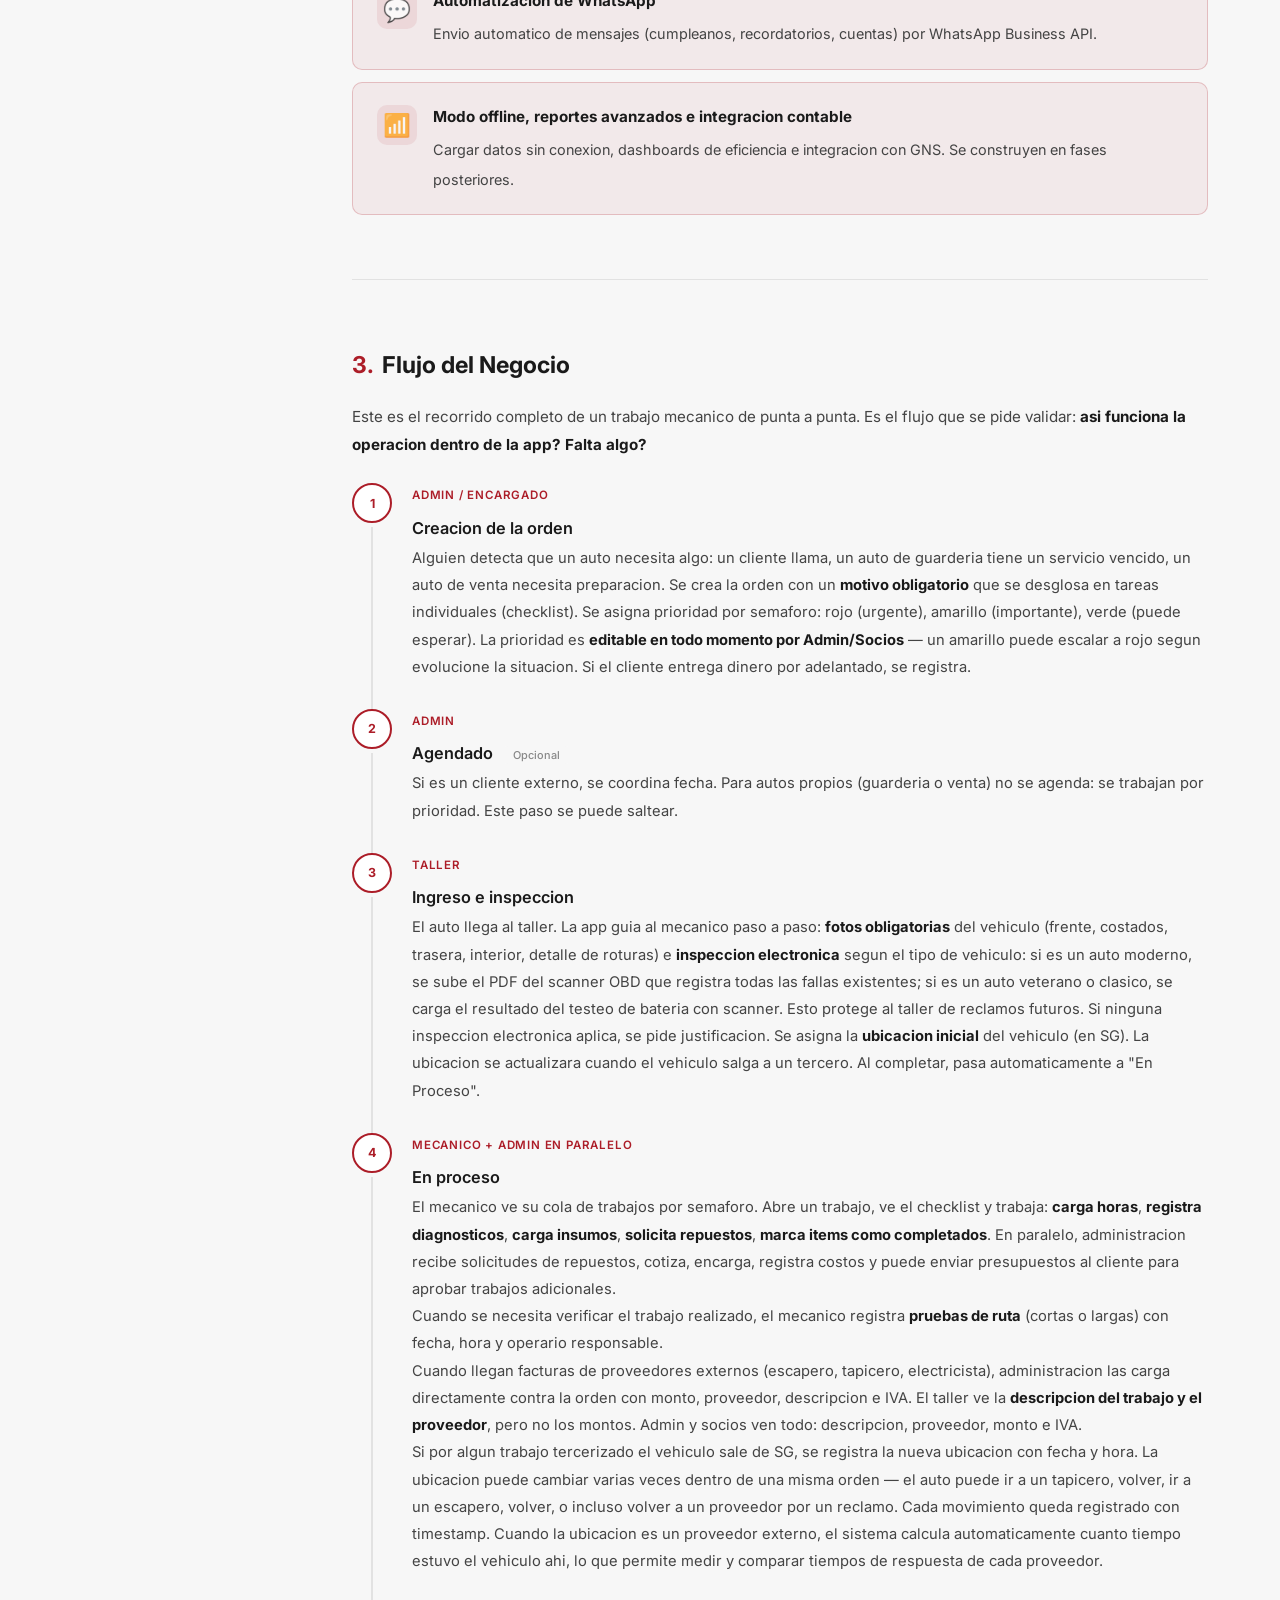
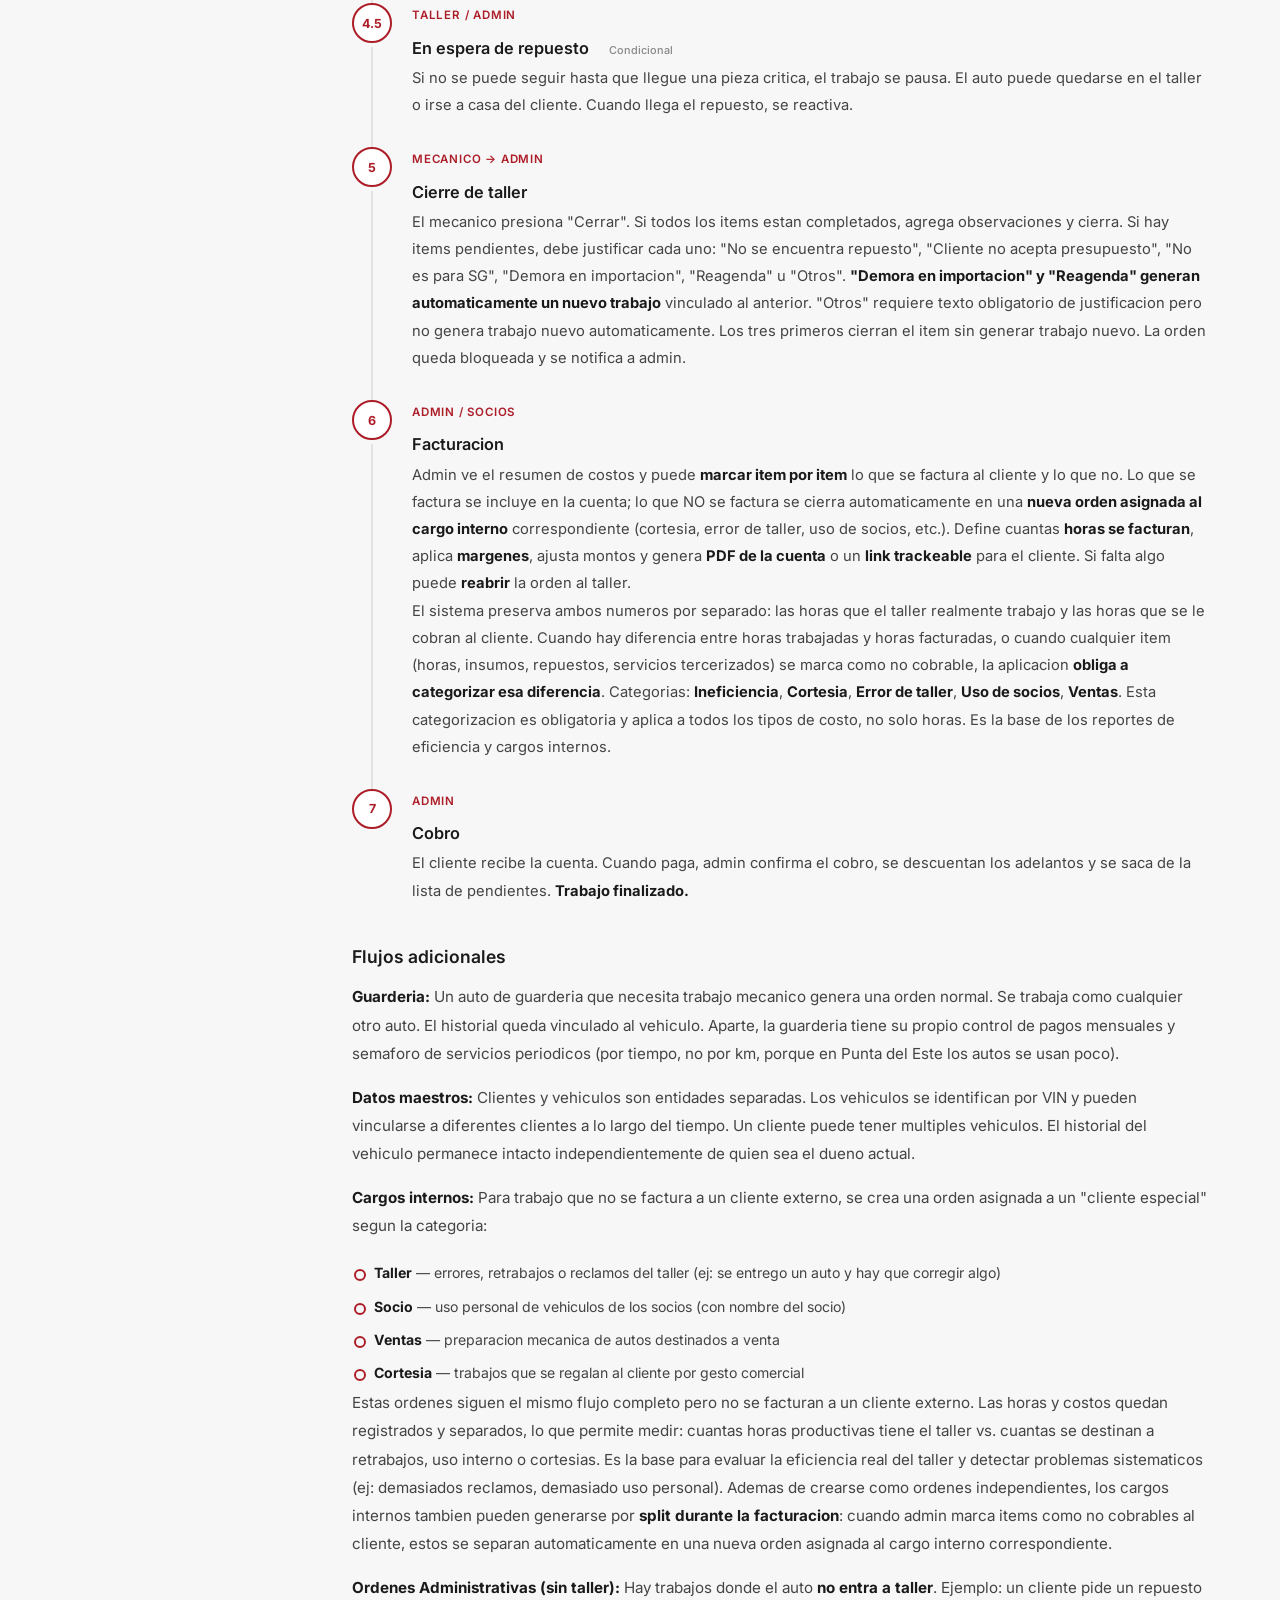
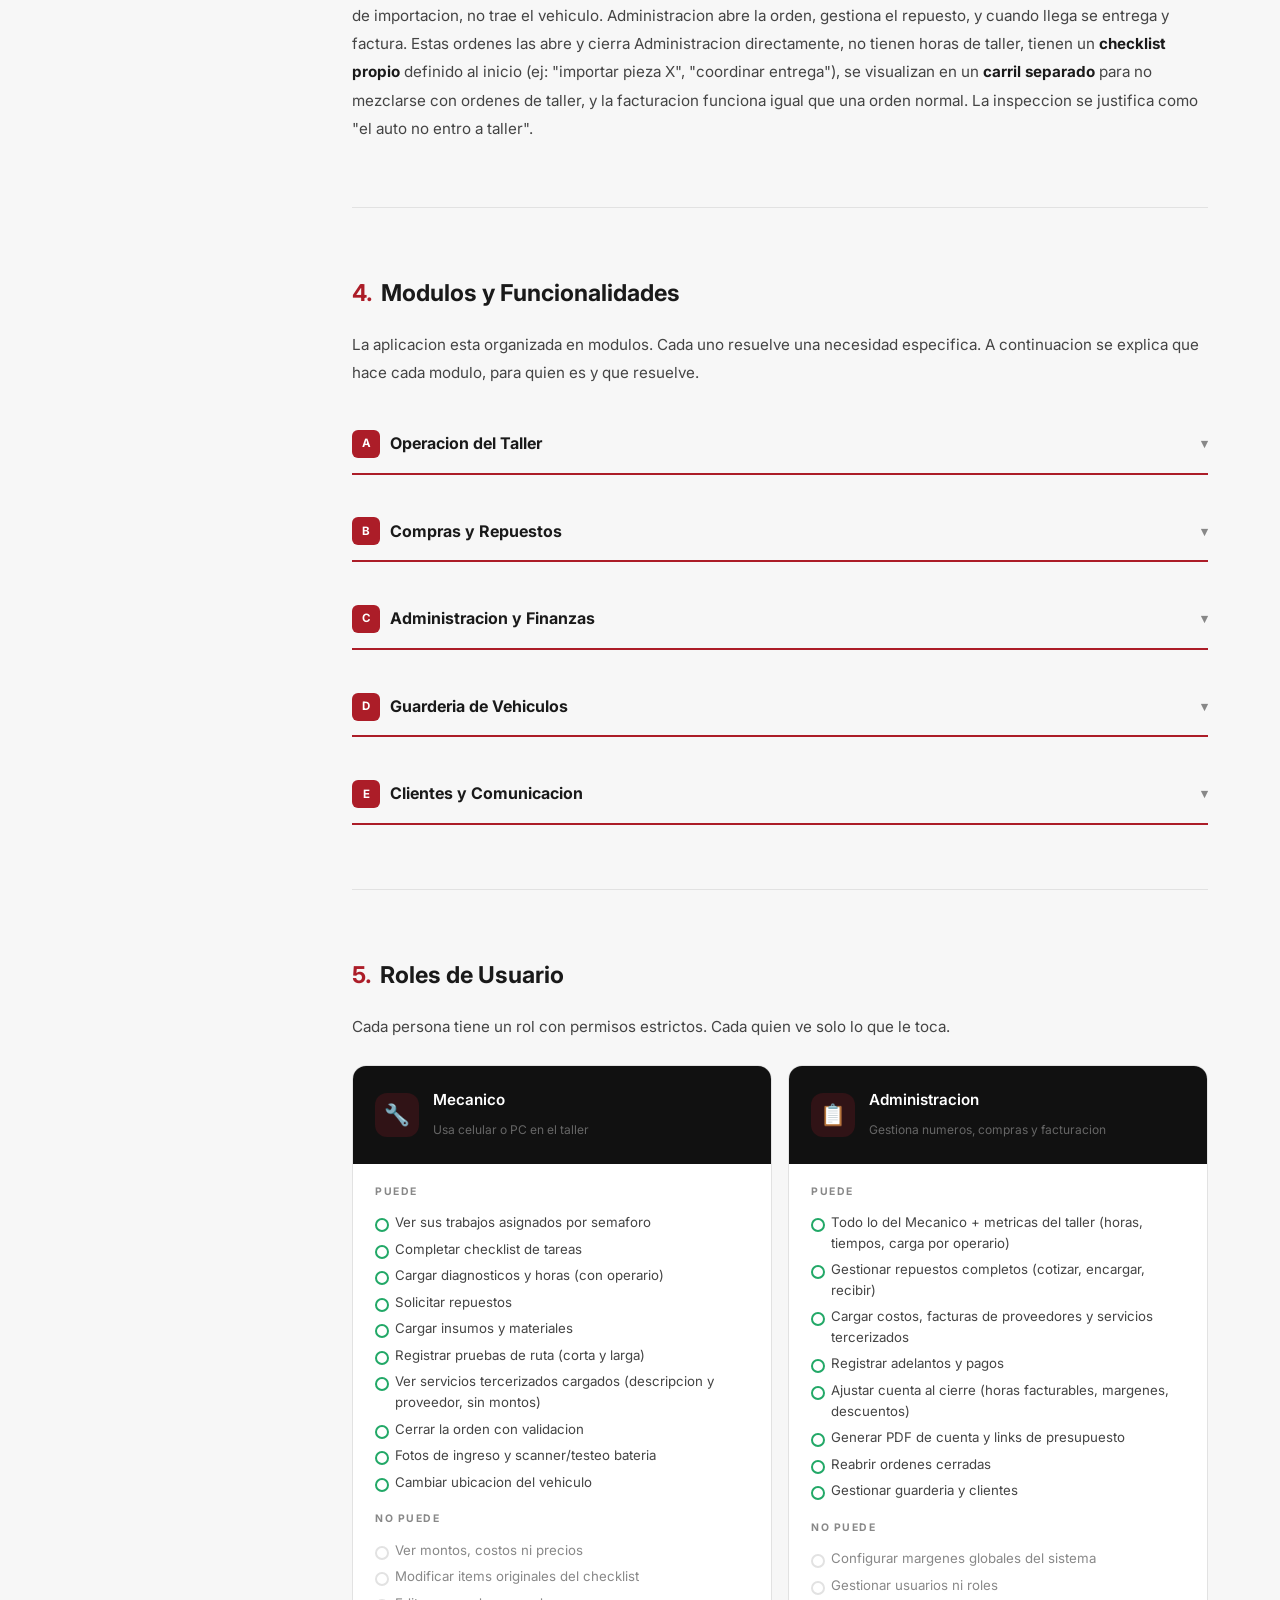
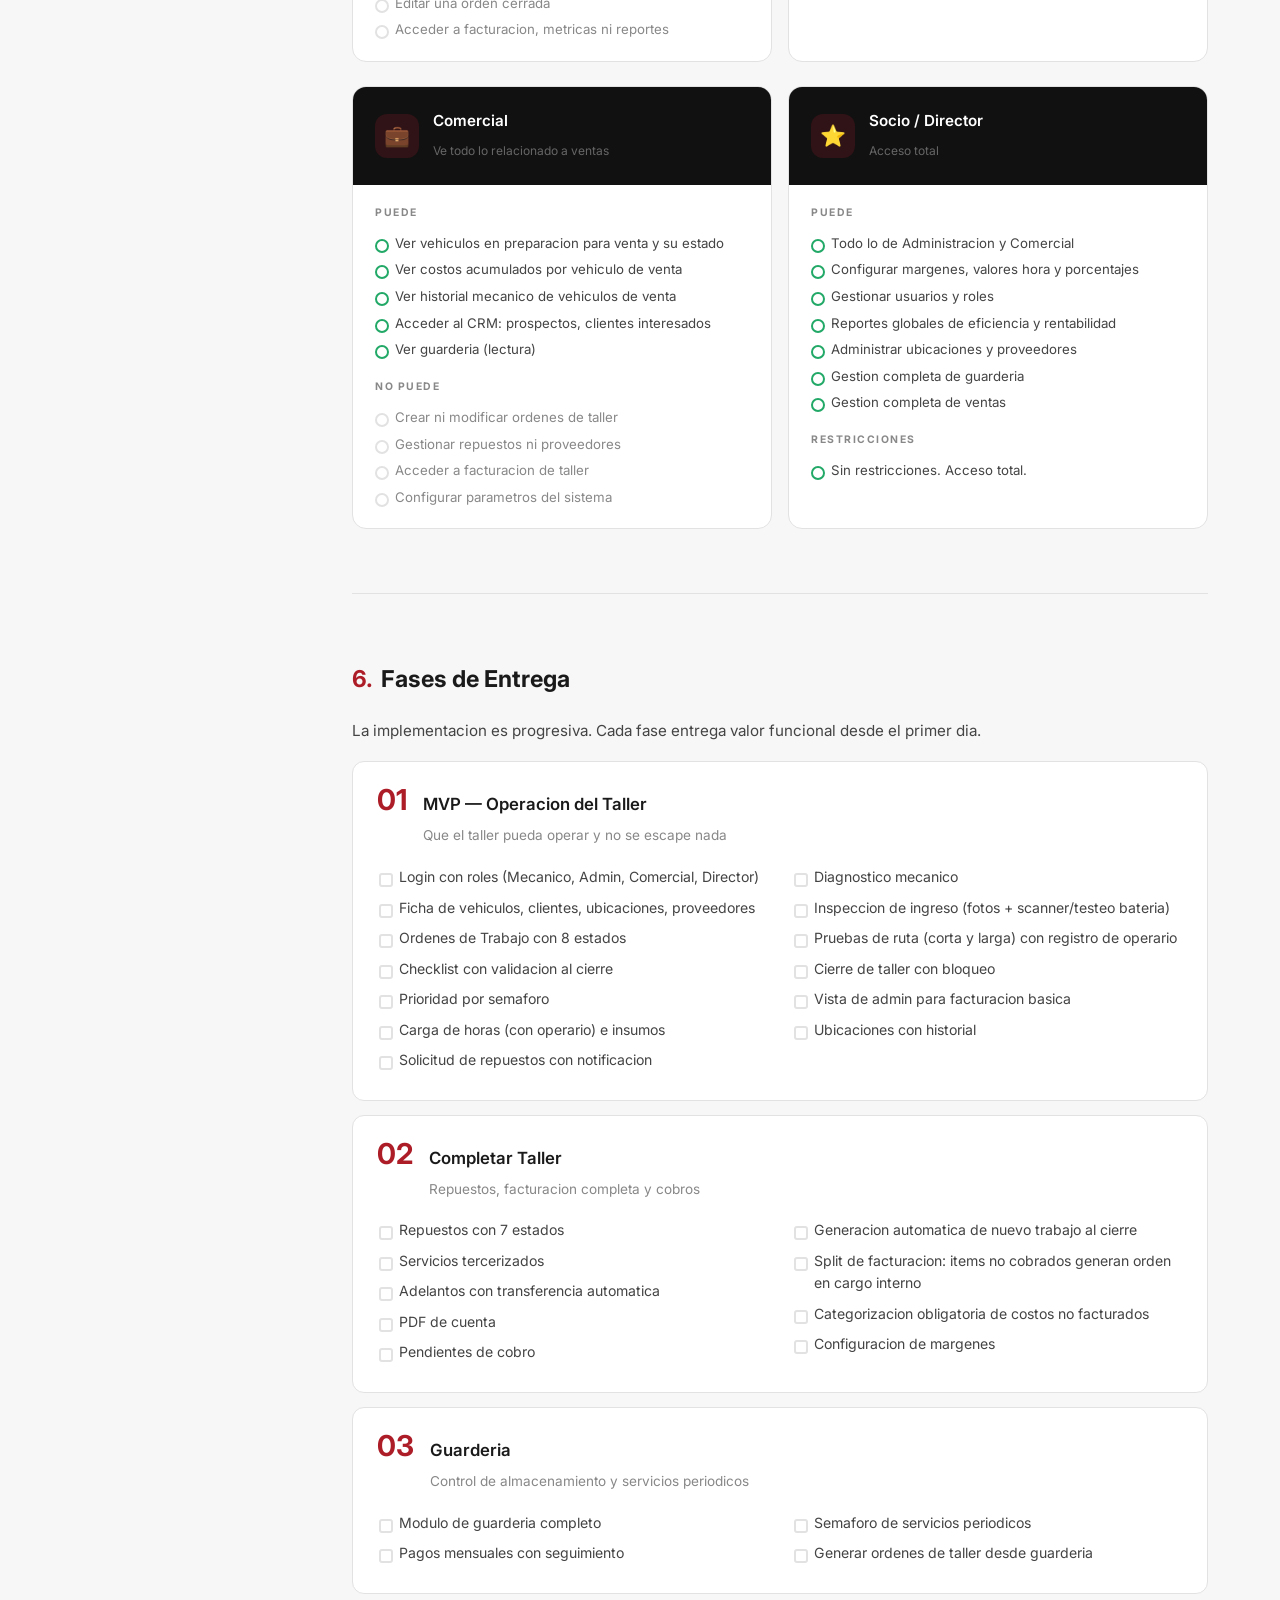
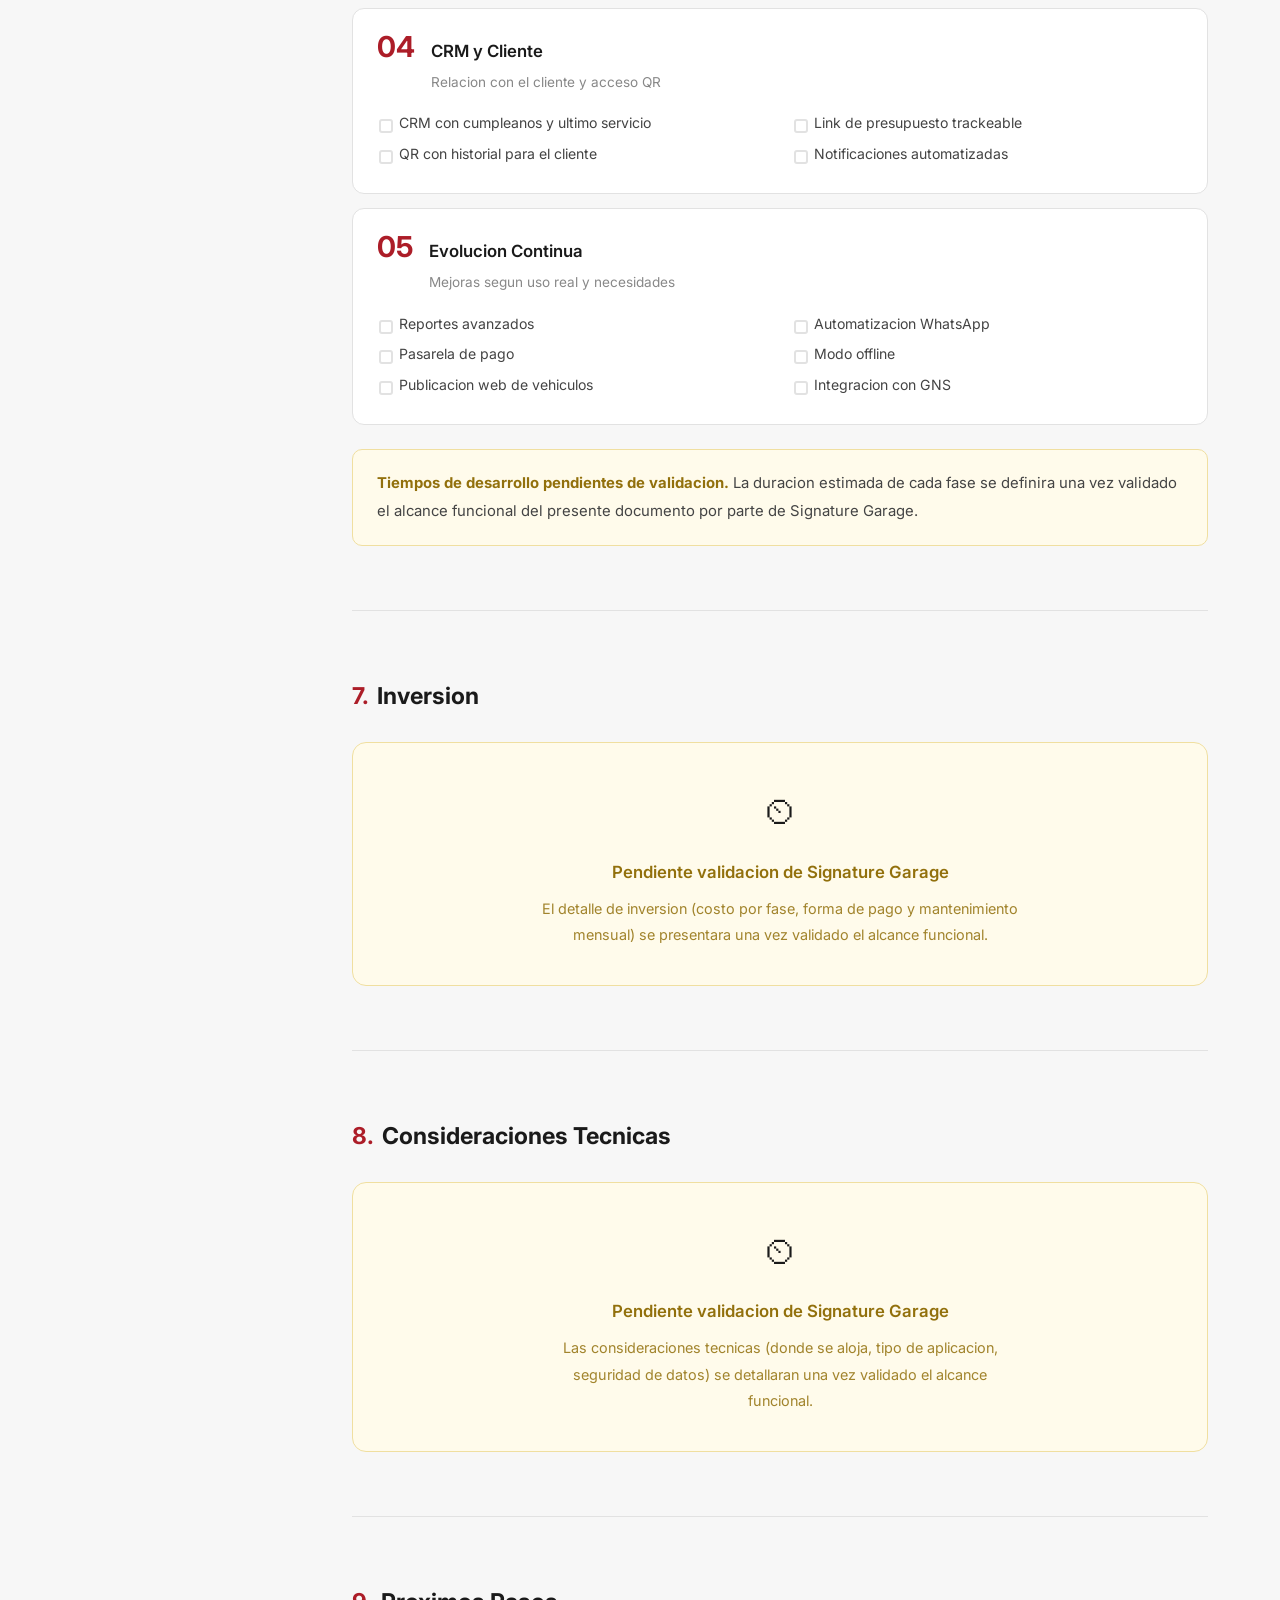
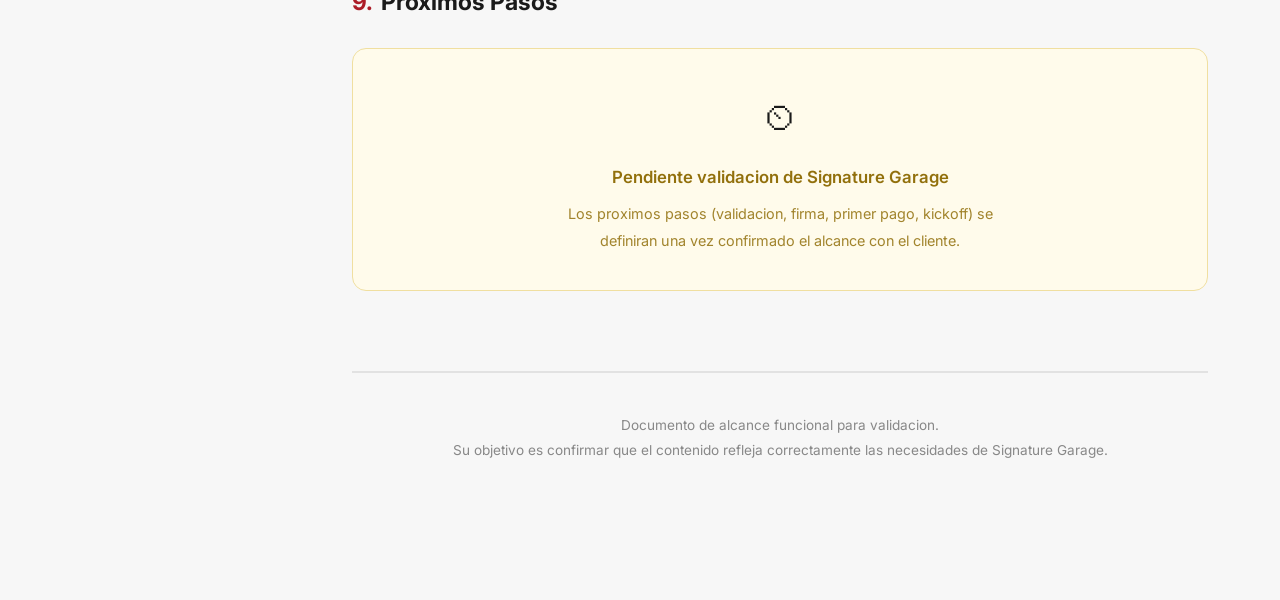
==== commit 6e063b2a: "Apply 11 corrections from March 3 meeting review E1: Remove Jefe de Taller role (5→4 roles), redistr" ====
--- a/index.html
+++ b/index.html
@@ -666,7 +666,7 @@
         /* ── ROLE CARDS ─────────────────────── */
         .roles-grid {
             display: grid;
-            grid-template-columns: repeat(3, 1fr);
+            grid-template-columns: repeat(2, 1fr);
             gap: 16px;
             margin: 24px 0;
         }
@@ -675,9 +675,7 @@
             display: grid;
             grid-template-columns: repeat(2, 1fr);
             gap: 16px;
-            margin: 0 auto;
             margin-top: 16px;
-            max-width: 66.666%;
         }
 
         .role-card {
@@ -1051,7 +1049,7 @@
 
             .pain-grid { grid-template-columns: 1fr; }
             .roles-grid { grid-template-columns: 1fr; }
-            .roles-grid-bottom { grid-template-columns: 1fr; max-width: 100%; }
+            .roles-grid-bottom { grid-template-columns: 1fr; }
             .phase-items { columns: 1; }
 
             .scope-card { padding: 16px 18px; gap: 0; position: relative; }
@@ -1082,7 +1080,7 @@
             .mod-list { display: block !important; }
             .pain-grid { grid-template-columns: 1fr; }
             .roles-grid { grid-template-columns: 1fr; }
-            .roles-grid-bottom { grid-template-columns: 1fr; max-width: 100%; }
+            .roles-grid-bottom { grid-template-columns: 1fr; }
         }
     </style>
 </head>
@@ -1165,7 +1163,7 @@
                 <h2><span class="num">1.</span> Resumen Ejecutivo</h2>
 
                 <p>
-                    Signature Garage es una automotora boutique en Punta del Este especializada en vehiculos premium, deportivos y clasicos. Opera en tres lineas de negocio: <strong>taller mecanico</strong> (~30-40 vehiculos mensuales), <strong>guarderia de vehiculos</strong> (~40 autos) y <strong>venta de usados</strong>. Con la mudanza al local nuevo, el volumen de operacion va a crecer y el metodo actual &mdash;papeles, WhatsApp y memoria&mdash; no escala.
+                    Signature Garage es una automotora boutique en Punta del Este especializada en vehiculos premium, deportivos y clasicos. Opera en tres lineas de negocio: <strong>taller mecanico</strong> (~30-40 vehiculos mensuales), <strong>guarderia de vehiculos</strong> (~38 autos) y <strong>venta de usados</strong>. Con la mudanza al local nuevo, el volumen de operacion va a crecer y el metodo actual &mdash;papeles, WhatsApp y memoria&mdash; no escala.
                 </p>
 
                 <p>
@@ -1277,8 +1275,8 @@
                     <div class="scope-card">
                         <div class="card-ico">&#128274;</div>
                         <div class="card-body">
-                            <strong>Cinco roles con permisos estrictos</strong>
-                            <span>Mecanico (no ve plata), Jefe de Taller (ve metricas y numeros del taller), Administracion (gestiona numeros y compras), Comercial (ve todo de ventas), Socio/Director (ve todo y configura).</span>
+                            <strong>Cuatro roles con permisos estrictos</strong>
+                            <span>Mecanico (no ve plata), Administracion (gestiona numeros, compras y metricas del taller), Comercial (ve todo de ventas), Socio/Director (ve todo y configura). Si el jefe de taller necesita ver metricas, entra con rol de Administracion.</span>
                         </div>
                     </div>
                 </div>
@@ -1332,7 +1330,7 @@
                         <div class="flow-body">
                             <div class="who">Admin / Encargado</div>
                             <h4>Creacion de la orden</h4>
-                            <p>Alguien detecta que un auto necesita algo: un cliente llama, un auto de guarderia tiene un servicio vencido, un auto de venta necesita preparacion. Se crea la orden con un <strong>motivo obligatorio</strong> que se desglosa en tareas individuales (checklist). Se asigna prioridad por semaforo: rojo (urgente), amarillo (importante), verde (puede esperar). Si el cliente entrega dinero por adelantado, se registra.</p>
+                            <p>Alguien detecta que un auto necesita algo: un cliente llama, un auto de guarderia tiene un servicio vencido, un auto de venta necesita preparacion. Se crea la orden con un <strong>motivo obligatorio</strong> que se desglosa en tareas individuales (checklist). Se asigna prioridad por semaforo: rojo (urgente), amarillo (importante), verde (puede esperar). La prioridad es <strong>editable en todo momento por Admin/Socios</strong> &mdash; un amarillo puede escalar a rojo segun evolucione la situacion. Si el cliente entrega dinero por adelantado, se registra.</p>
                         </div>
                     </div>
                     <div class="flow-step">
@@ -1348,7 +1346,7 @@
                         <div class="flow-body">
                             <div class="who">Taller</div>
                             <h4>Ingreso e inspeccion</h4>
-                            <p>El auto llega al taller. La app guia al mecanico paso a paso: <strong>fotos obligatorias</strong> del vehiculo (frente, costados, trasera, interior, detalle de roturas) e <strong>inspeccion electronica</strong> segun el tipo de vehiculo: si es un auto moderno, se sube el PDF del scanner OBD que registra todas las fallas existentes; si es un auto veterano o clasico, se carga el resultado del testeo de bateria con scanner. Esto protege al taller de reclamos futuros. Si ninguna inspeccion electronica aplica, se pide justificacion. En esta etapa el vehiculo esta fisicamente en SG, por lo que <strong>no se asigna ubicacion</strong> &mdash; se registrara recien cuando el vehiculo salga a un tercero. Al completar, pasa automaticamente a "En Proceso".</p>
+                            <p>El auto llega al taller. La app guia al mecanico paso a paso: <strong>fotos obligatorias</strong> del vehiculo (frente, costados, trasera, interior, detalle de roturas) e <strong>inspeccion electronica</strong> segun el tipo de vehiculo: si es un auto moderno, se sube el PDF del scanner OBD que registra todas las fallas existentes; si es un auto veterano o clasico, se carga el resultado del testeo de bateria con scanner. Esto protege al taller de reclamos futuros. Si ninguna inspeccion electronica aplica, se pide justificacion. Se asigna la <strong>ubicacion inicial</strong> del vehiculo (en SG). La ubicacion se actualizara cuando el vehiculo salga a un tercero. Al completar, pasa automaticamente a "En Proceso".</p>
                         </div>
                     </div>
                     <div class="flow-step">
@@ -1358,7 +1356,7 @@
                             <h4>En proceso</h4>
                             <p>El mecanico ve su cola de trabajos por semaforo. Abre un trabajo, ve el checklist y trabaja: <strong>carga horas</strong>, <strong>registra diagnosticos</strong>, <strong>carga insumos</strong>, <strong>solicita repuestos</strong>, <strong>marca items como completados</strong>. En paralelo, administracion recibe solicitudes de repuestos, cotiza, encarga, registra costos y puede enviar presupuestos al cliente para aprobar trabajos adicionales.</p>
                             <p>Cuando se necesita verificar el trabajo realizado, el mecanico registra <strong>pruebas de ruta</strong> (cortas o largas) con fecha, hora y operario responsable.</p>
-                            <p>Cuando llegan facturas de proveedores externos (escapero, tapicero, electricista), administracion las carga directamente contra la orden con monto, proveedor, descripcion e IVA. Estos costos son visibles solo para admin y socios &mdash; el taller no ve los montos negociados con proveedores externos.</p>
+                            <p>Cuando llegan facturas de proveedores externos (escapero, tapicero, electricista), administracion las carga directamente contra la orden con monto, proveedor, descripcion e IVA. El taller ve la <strong>descripcion del trabajo y el proveedor</strong>, pero no los montos. Admin y socios ven todo: descripcion, proveedor, monto e IVA.</p>
                             <p>Si por algun trabajo tercerizado el vehiculo sale de SG, se registra la nueva ubicacion con fecha y hora. La ubicacion puede cambiar varias veces dentro de una misma orden &mdash; el auto puede ir a un tapicero, volver, ir a un escapero, volver, o incluso volver a un proveedor por un reclamo. Cada movimiento queda registrado con timestamp. Cuando la ubicacion es un proveedor externo, el sistema calcula automaticamente cuanto tiempo estuvo el vehiculo ahi, lo que permite medir y comparar tiempos de respuesta de cada proveedor.</p>
                         </div>
                     </div>
@@ -1375,7 +1373,7 @@
                         <div class="flow-body">
                             <div class="who">Mecanico &rarr; Admin</div>
                             <h4>Cierre de taller</h4>
-                            <p>El mecanico presiona "Cerrar". Si todos los items estan completados, agrega observaciones y cierra. Si hay items pendientes, debe justificar cada uno: "No se encuentra repuesto", "Cliente no acepta presupuesto", "No es para SG", "Demora en importacion", "Reagenda" u "Otros". Los dos ultimos <strong>generan automaticamente un nuevo trabajo</strong> vinculado al anterior. La orden queda bloqueada y se notifica a admin.</p>
+                            <p>El mecanico presiona "Cerrar". Si todos los items estan completados, agrega observaciones y cierra. Si hay items pendientes, debe justificar cada uno: "No se encuentra repuesto", "Cliente no acepta presupuesto", "No es para SG", "Demora en importacion", "Reagenda" u "Otros". <strong>"Demora en importacion" y "Reagenda" generan automaticamente un nuevo trabajo</strong> vinculado al anterior. "Otros" requiere texto obligatorio de justificacion pero no genera trabajo nuevo automaticamente. Los tres primeros cierran el item sin generar trabajo nuevo. La orden queda bloqueada y se notifica a admin.</p>
                         </div>
                     </div>
                     <div class="flow-step">
@@ -1383,8 +1381,8 @@
                         <div class="flow-body">
                             <div class="who">Admin / Socios</div>
                             <h4>Facturacion</h4>
-                            <p>Admin ve el resumen de costos, define cuantas <strong>horas se facturan</strong>, aplica <strong>margenes</strong>, ajusta montos y genera <strong>PDF de la cuenta</strong> o un <strong>link trackeable</strong> para el cliente. Si falta algo puede <strong>reabrir</strong> la orden al taller.</p>
-                            <p>El sistema preserva ambos numeros por separado: las horas que el taller realmente trabajo y las horas que se le cobran al cliente. La diferencia entre ambas es un indicador clave de eficiencia. Si el taller trabajo 100 horas y solo se facturan 70, esas 30 horas de diferencia quedan registradas para analisis &mdash; pueden ser ineficiencia, cortesia, o trabajo comercial no cobrable.</p>
+                            <p>Admin ve el resumen de costos y puede <strong>marcar item por item</strong> lo que se factura al cliente y lo que no. Lo que se factura se incluye en la cuenta; lo que NO se factura se cierra automaticamente en una <strong>nueva orden asignada al cargo interno</strong> correspondiente (cortesia, error de taller, uso de socios, etc.). Define cuantas <strong>horas se facturan</strong>, aplica <strong>margenes</strong>, ajusta montos y genera <strong>PDF de la cuenta</strong> o un <strong>link trackeable</strong> para el cliente. Si falta algo puede <strong>reabrir</strong> la orden al taller.</p>
+                            <p>El sistema preserva ambos numeros por separado: las horas que el taller realmente trabajo y las horas que se le cobran al cliente. Cuando hay diferencia entre horas trabajadas y horas facturadas, o cuando cualquier item (horas, insumos, repuestos, servicios tercerizados) se marca como no cobrable, la aplicacion <strong>obliga a categorizar esa diferencia</strong>. Categorias: <strong>Ineficiencia</strong>, <strong>Cortesia</strong>, <strong>Error de taller</strong>, <strong>Uso de socios</strong>, <strong>Ventas</strong>. Esta categorizacion es obligatoria y aplica a todos los tipos de costo, no solo horas. Es la base de los reportes de eficiencia y cargos internos.</p>
                         </div>
                     </div>
                     <div class="flow-step">
@@ -1407,7 +1405,8 @@
                     <li><strong>Ventas</strong> &mdash; preparacion mecanica de autos destinados a venta</li>
                     <li><strong>Cortesia</strong> &mdash; trabajos que se regalan al cliente por gesto comercial</li>
                 </ul>
-                <p>Estas ordenes siguen el mismo flujo completo pero no se facturan a un cliente externo. Las horas y costos quedan registrados y separados, lo que permite medir: cuantas horas productivas tiene el taller vs. cuantas se destinan a retrabajos, uso interno o cortesias. Es la base para evaluar la eficiencia real del taller y detectar problemas sistematicos (ej: demasiados reclamos, demasiado uso personal).</p>
+                <p>Estas ordenes siguen el mismo flujo completo pero no se facturan a un cliente externo. Las horas y costos quedan registrados y separados, lo que permite medir: cuantas horas productivas tiene el taller vs. cuantas se destinan a retrabajos, uso interno o cortesias. Es la base para evaluar la eficiencia real del taller y detectar problemas sistematicos (ej: demasiados reclamos, demasiado uso personal). Ademas de crearse como ordenes independientes, los cargos internos tambien pueden generarse por <strong>split durante la facturacion</strong>: cuando admin marca items como no cobrables al cliente, estos se separan automaticamente en una nueva orden asignada al cargo interno correspondiente.</p>
+                <p><strong>Ordenes Administrativas (sin taller):</strong> Hay trabajos donde el auto <strong>no entra a taller</strong>. Ejemplo: un cliente pide un repuesto de importacion, no trae el vehiculo. Administracion abre la orden, gestiona el repuesto, y cuando llega se entrega y factura. Estas ordenes las abre y cierra Administracion directamente, no tienen horas de taller, tienen un <strong>checklist propio</strong> definido al inicio (ej: "importar pieza X", "coordinar entrega"), se visualizan en un <strong>carril separado</strong> para no mezclarse con ordenes de taller, y la facturacion funciona igual que una orden normal. La inspeccion se justifica como "el auto no entro a taller".</p>
             </div>
 
             <hr class="section-divider">
@@ -1438,6 +1437,7 @@
                                 <li>Cierre con todos los items resueltos o justificados</li>
                                 <li>Generacion automatica de nueva orden si quedan pendientes por importacion o reagenda</li>
                                 <li>Bloqueo total al cerrar; solo admin puede reabrir</li>
+                                <li>Ordenes administrativas (sin taller): admin abre y cierra, carril separado</li>
                             </ul>
                         </div>
                         <div class="mod">
@@ -1449,7 +1449,7 @@
                                 <li>Auto moderno: PDF del scanner OBD con fallas existentes al ingreso</li>
                                 <li>Auto veterano/clasico: testeo de bateria con scanner</li>
                                 <li>Si no aplica ninguna inspeccion electronica, justificacion obligatoria</li>
-                                <li>Ubicacion no se asigna en ingreso (el vehiculo esta en SG)</li>
+                                <li>Asignar ubicacion inicial del vehiculo (en SG)</li>
                             </ul>
                         </div>
                         <div class="mod">
@@ -1475,15 +1475,13 @@
                         </div>
                         <div class="mod">
                             <div class="mod-name">Pruebas de Ruta</div>
-                            <div class="mod-for">&#128100; Mecanico, Jefe de Taller</div>
-                            <p class="mod-desc">Registro de salidas a probar el vehiculo en ruta. Dos tipos: prueba corta (vuelta al barrio, verificacion basica) y prueba larga (ruta extendida, verificacion en condiciones reales). Cada prueba registra fecha y hora de salida y regreso, tipo, operario y observaciones. Puede haber multiples pruebas de ruta en una misma orden. Queda registro de cuando se saco el auto, quien lo saco y por cuanto tiempo.</p>
+                            <div class="mod-for">&#128100; Mecanico</div>
+                            <p class="mod-desc">Registro tipo log de salidas a probar el vehiculo. Se define el tipo (corta o larga, con recorrido ya conocido), se marca la salida y queda registrado quien saco el auto y en que momento. Multiples pruebas por orden.</p>
                             <ul class="feat-list">
                                 <li>Tipo: prueba corta / prueba larga</li>
-                                <li>Fecha y hora de inicio y fin</li>
+                                <li>Fecha y hora de salida</li>
                                 <li>Operario que realiza la prueba</li>
                                 <li>Observaciones</li>
-                                <li>Multiples pruebas por orden</li>
-                                <li>Calculo automatico de duracion</li>
                             </ul>
                         </div>
                         <div class="mod">
@@ -1533,9 +1531,10 @@
                         <div class="mod">
                             <div class="mod-name">Servicios Tercerizados</div>
                             <div class="mod-for">&#128100; Admin</div>
-                            <p class="mod-desc">Trabajos que se mandan afuera: escapero, tapicero, electricista. Con costo, proveedor e IVA. Se integra en la cuenta.</p>
+                            <p class="mod-desc">Trabajos que se mandan afuera: escapero, tapicero, electricista. Con costo, proveedor e IVA. Se integra en la cuenta. Vista dual: el taller necesita saber que el trabajo tercerizado existe para validar que todo esta hecho antes de cerrar.</p>
                             <ul class="feat-list">
-                                <li>Carga exclusiva de administracion (el taller no ve costos de proveedores)</li>
+                                <li>Taller ve: descripcion del trabajo + proveedor (sin montos)</li>
+                                <li>Admin/Socios ven: descripcion + proveedor + monto + IVA</li>
                                 <li>Factura del proveedor asociada a la orden</li>
                                 <li>Registro de IVA por transaccion</li>
                             </ul>
@@ -1565,6 +1564,9 @@
                             <p class="mod-desc">Admin recibe el trabajo cerrado, ajusta numeros, genera cuenta. Resuelve la facturacion manual y la falta de control sobre margenes.</p>
                             <ul class="feat-list">
                                 <li>Resumen automatico de costos del trabajo</li>
+                                <li>Seleccion item por item de lo que se factura al cliente</li>
+                                <li>Items no facturados generan nueva orden en cargo interno correspondiente (split)</li>
+                                <li>Categorizacion obligatoria de costos no facturados: Ineficiencia, Cortesia, Error de taller, Uso de socios, Ventas</li>
                                 <li>Horas facturables editables (independientes de las del taller)</li>
                                 <li>Margenes configurables: valor hora, % repuestos, % servicios</li>
                                 <li>Descuentos, cortesias y ajustes por item</li>
@@ -1594,8 +1596,8 @@
                     <div class="mod-list">
                         <div class="mod">
                             <div class="mod-name">Gestion de Guarderia</div>
-                            <div class="mod-for">&#128100; Admin, Socios</div>
-                            <p class="mod-desc">Control de ~40 autos almacenados. Resuelve el manejo de memoria de pagos, servicios y estado de cada vehiculo.</p>
+                            <div class="mod-for">&#128100; Socios (gestion principal), Admin (operativo)</div>
+                            <p class="mod-desc">Control de ~38 autos almacenados. Resuelve el manejo de memoria de pagos, servicios y estado de cada vehiculo.</p>
                             <ul class="feat-list">
                                 <li>Pagos mensuales: quien esta al dia, quien no</li>
                                 <li>Semaforo de servicios: verde (al dia), amarillo (proximo), rojo (vencido)</li>
@@ -1671,6 +1673,7 @@
                                 <li>Solicitar repuestos</li>
                                 <li>Cargar insumos y materiales</li>
                                 <li>Registrar pruebas de ruta (corta y larga)</li>
+                                <li>Ver servicios tercerizados cargados (descripcion y proveedor, sin montos)</li>
                                 <li>Cerrar la orden con validacion</li>
                                 <li>Fotos de ingreso y scanner/testeo bateria</li>
                                 <li>Cambiar ubicacion del vehiculo</li>
@@ -1687,34 +1690,6 @@
 
                     <div class="role-card">
                         <div class="role-card-header">
-                            <div class="role-avatar">&#127981;</div>
-                            <div class="role-info">
-                                <h4>Jefe de Taller</h4>
-                                <span>Supervisa la operacion del taller</span>
-                            </div>
-                        </div>
-                        <div class="role-card-body">
-                            <div class="role-section-label">Puede</div>
-                            <ul class="can">
-                                <li>Todo lo del mecanico</li>
-                                <li>Ver metricas del taller: horas, tiempos, carga por operario</li>
-                                <li>Ver numeros del taller (costos de horas, insumos)</li>
-                                <li>Vista global de todos los trabajos y su estado</li>
-                                <li>Ver tiempos de repuestos pendientes</li>
-                                <li>Reportes de rendimiento del taller</li>
-                            </ul>
-                            <div class="role-section-label">No puede</div>
-                            <ul class="cant">
-                                <li>Ver margenes de facturacion ni precios al cliente</li>
-                                <li>Modificar costos de repuestos o servicios tercerizados</li>
-                                <li>Acceder a facturacion ni gestion de cobros</li>
-                                <li>Configurar parametros del sistema</li>
-                            </ul>
-                        </div>
-                    </div>
-
-                    <div class="role-card">
-                        <div class="role-card-header">
                             <div class="role-avatar">&#128203;</div>
                             <div class="role-info">
                                 <h4>Administracion</h4>
@@ -1724,7 +1699,7 @@
                         <div class="role-card-body">
                             <div class="role-section-label">Puede</div>
                             <ul class="can">
-                                <li>Todo lo del Jefe de Taller (lectura)</li>
+                                <li>Todo lo del Mecanico + metricas del taller (horas, tiempos, carga por operario)</li>
                                 <li>Gestionar repuestos completos (cotizar, encargar, recibir)</li>
                                 <li>Cargar costos, facturas de proveedores y servicios tercerizados</li>
                                 <li>Registrar adelantos y pagos</li>
@@ -1817,7 +1792,7 @@
                         </div>
                     </div>
                     <ul class="phase-items">
-                        <li>Login con roles (Mecanico, Jefe de Taller, Admin, Comercial, Director)</li>
+                        <li>Login con roles (Mecanico, Admin, Comercial, Director)</li>
                         <li>Ficha de vehiculos, clientes, ubicaciones, proveedores</li>
                         <li>Ordenes de Trabajo con 8 estados</li>
                         <li>Checklist con validacion al cierre</li>
@@ -1848,6 +1823,8 @@
                         <li>PDF de cuenta</li>
                         <li>Pendientes de cobro</li>
                         <li>Generacion automatica de nuevo trabajo al cierre</li>
+                        <li>Split de facturacion: items no cobrados generan orden en cargo interno</li>
+                        <li>Categorizacion obligatoria de costos no facturados</li>
                         <li>Configuracion de margenes</li>
                     </ul>
                 </div>
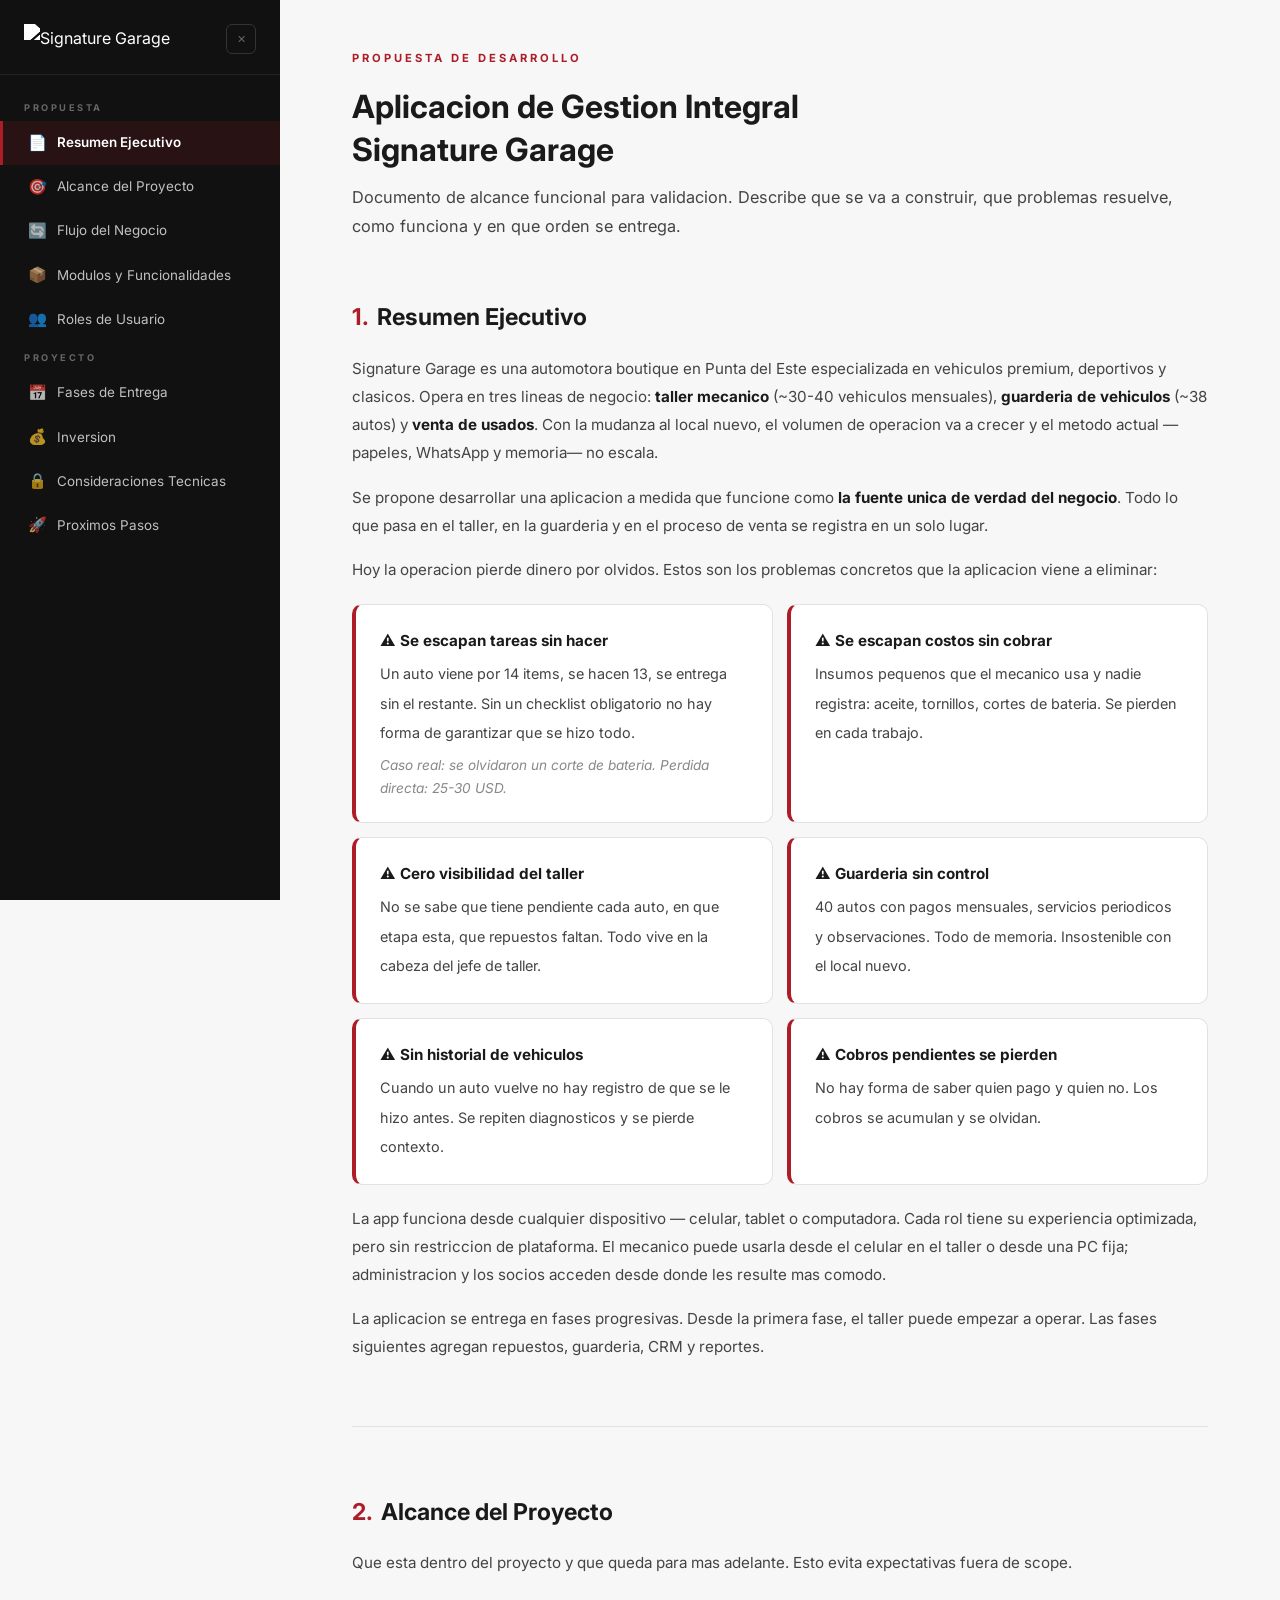
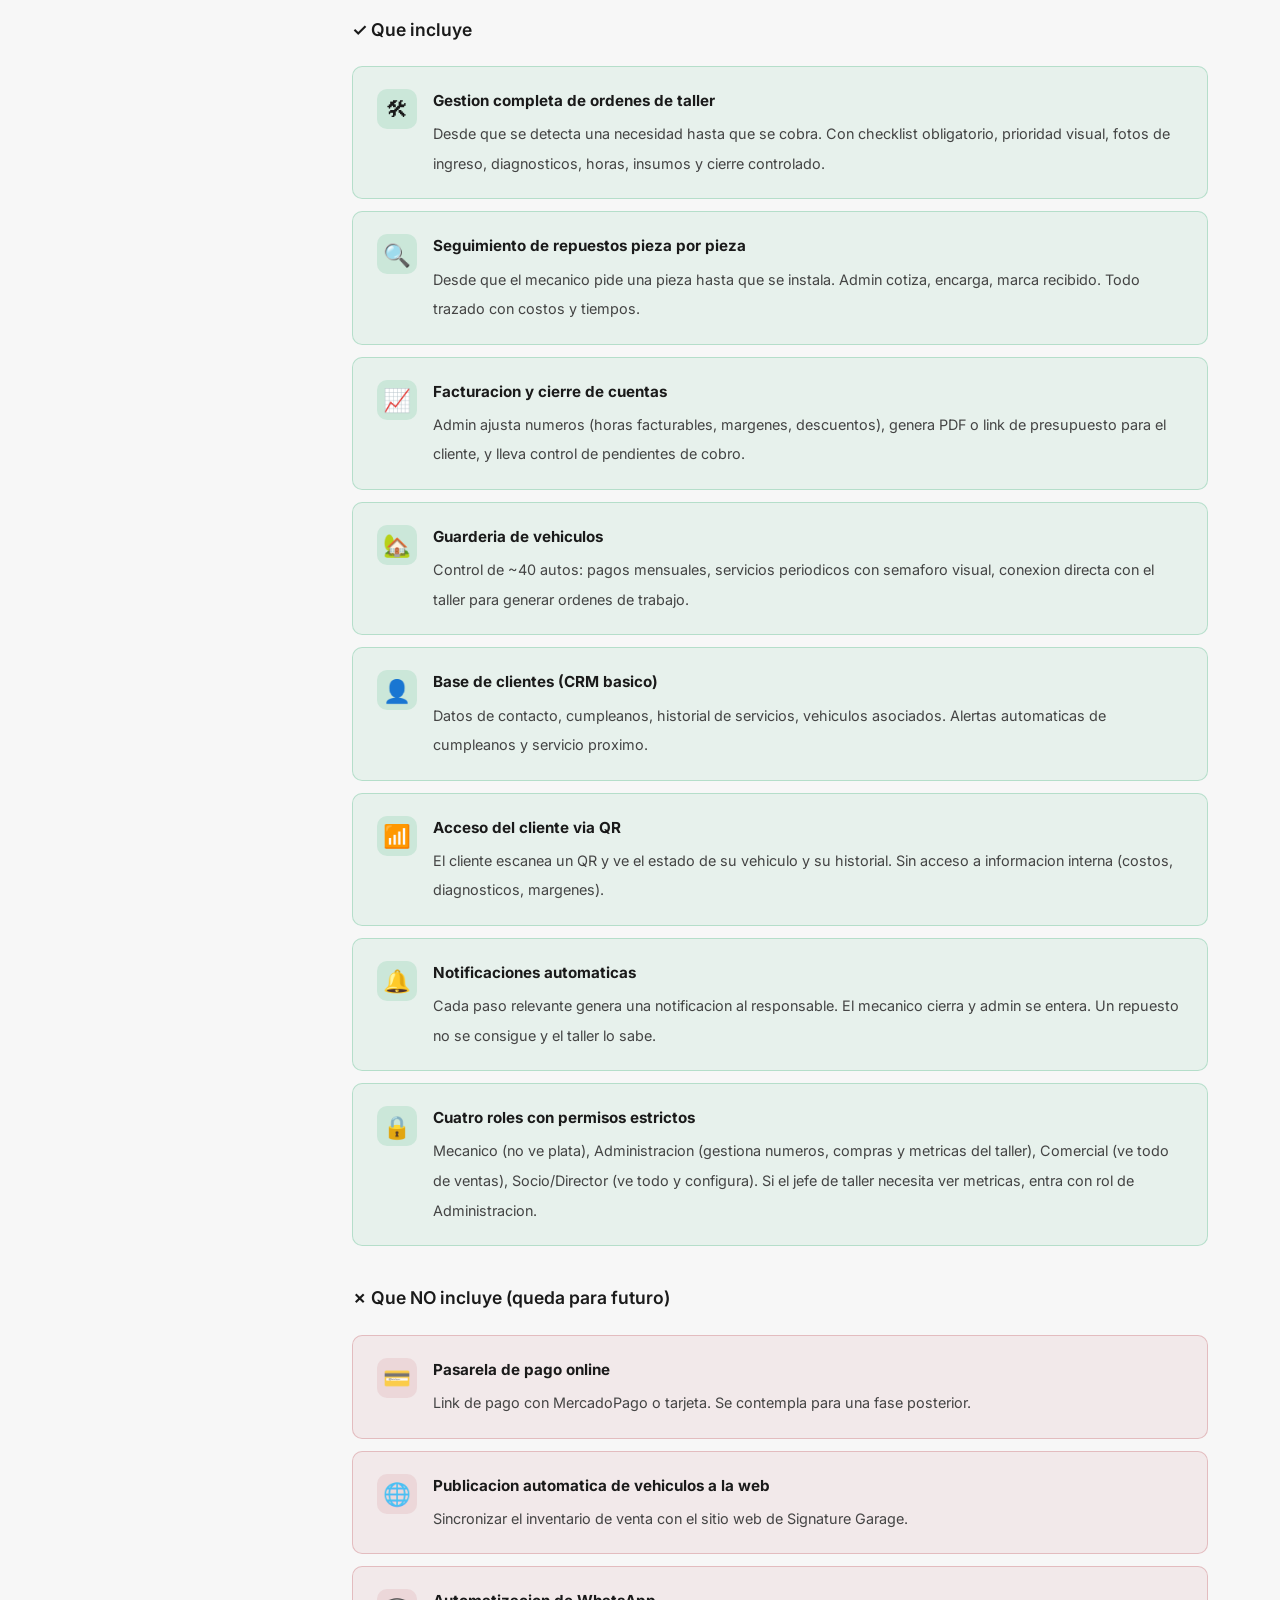
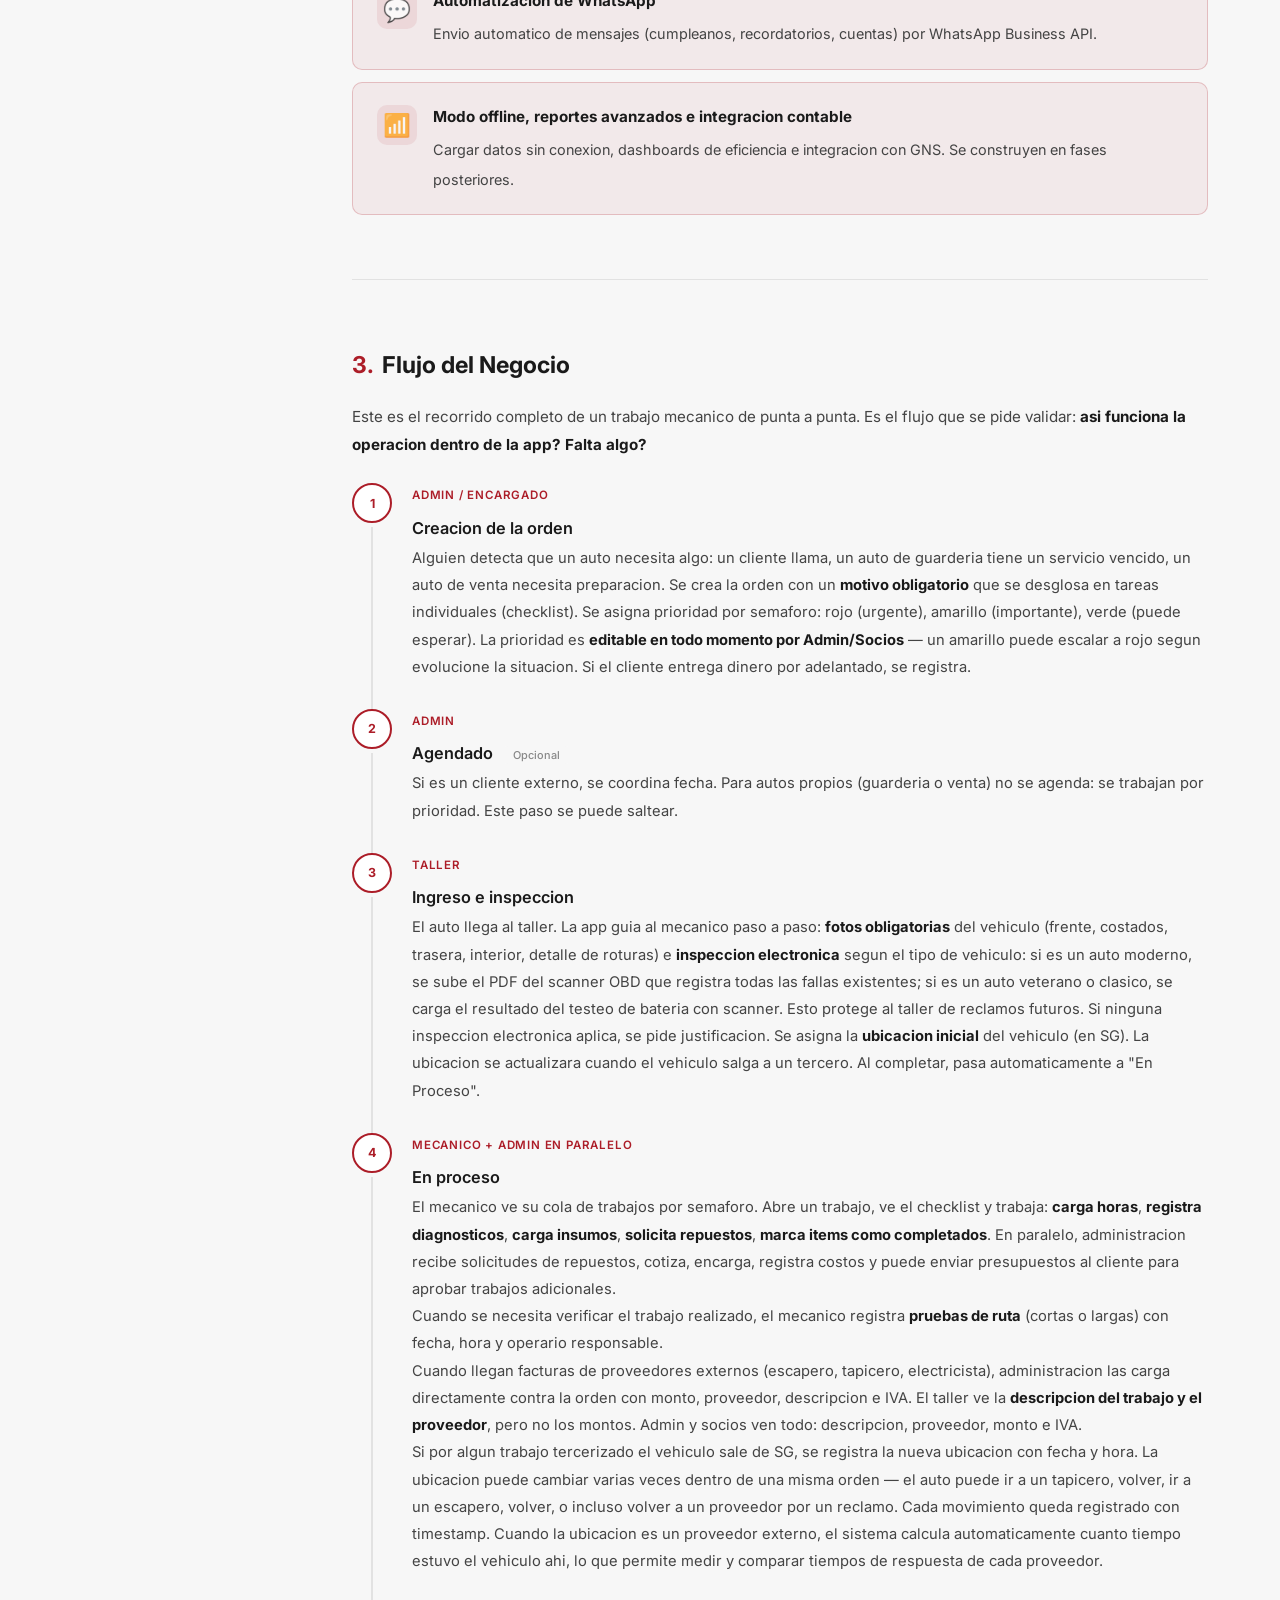
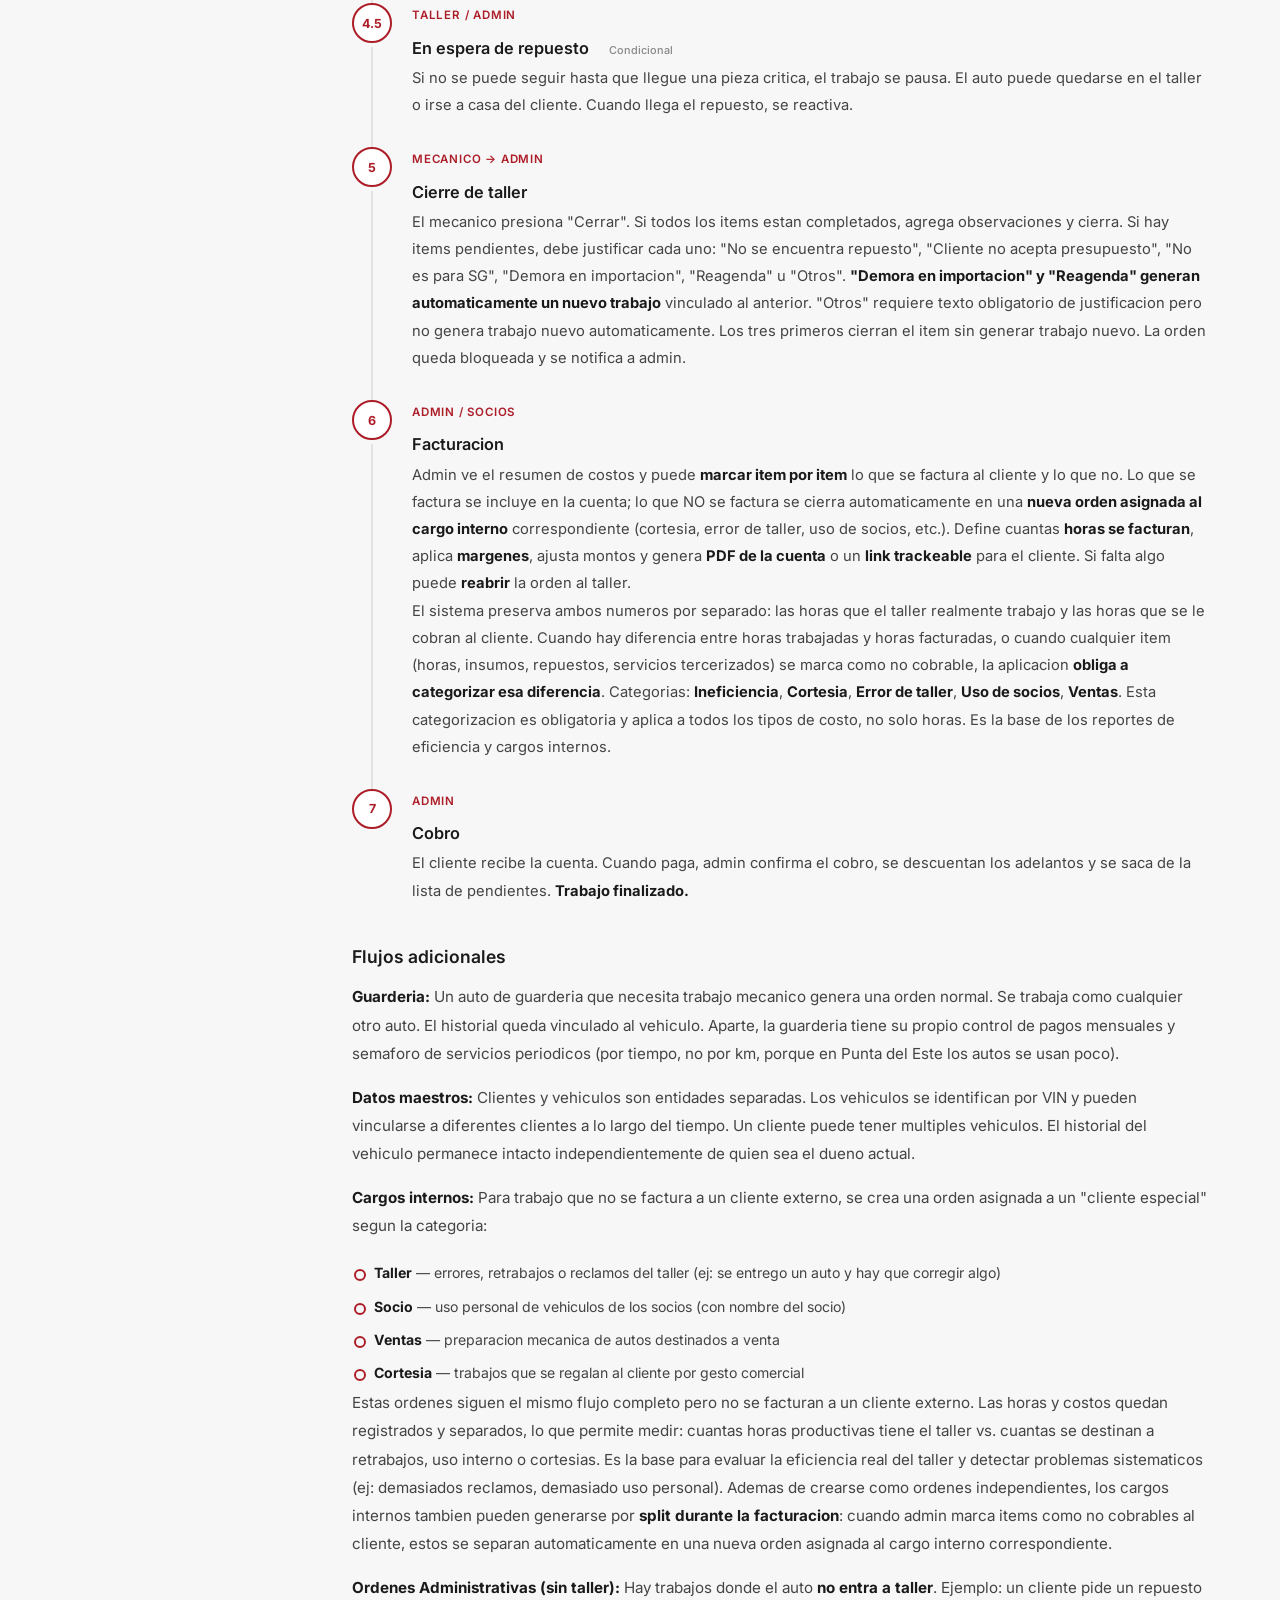
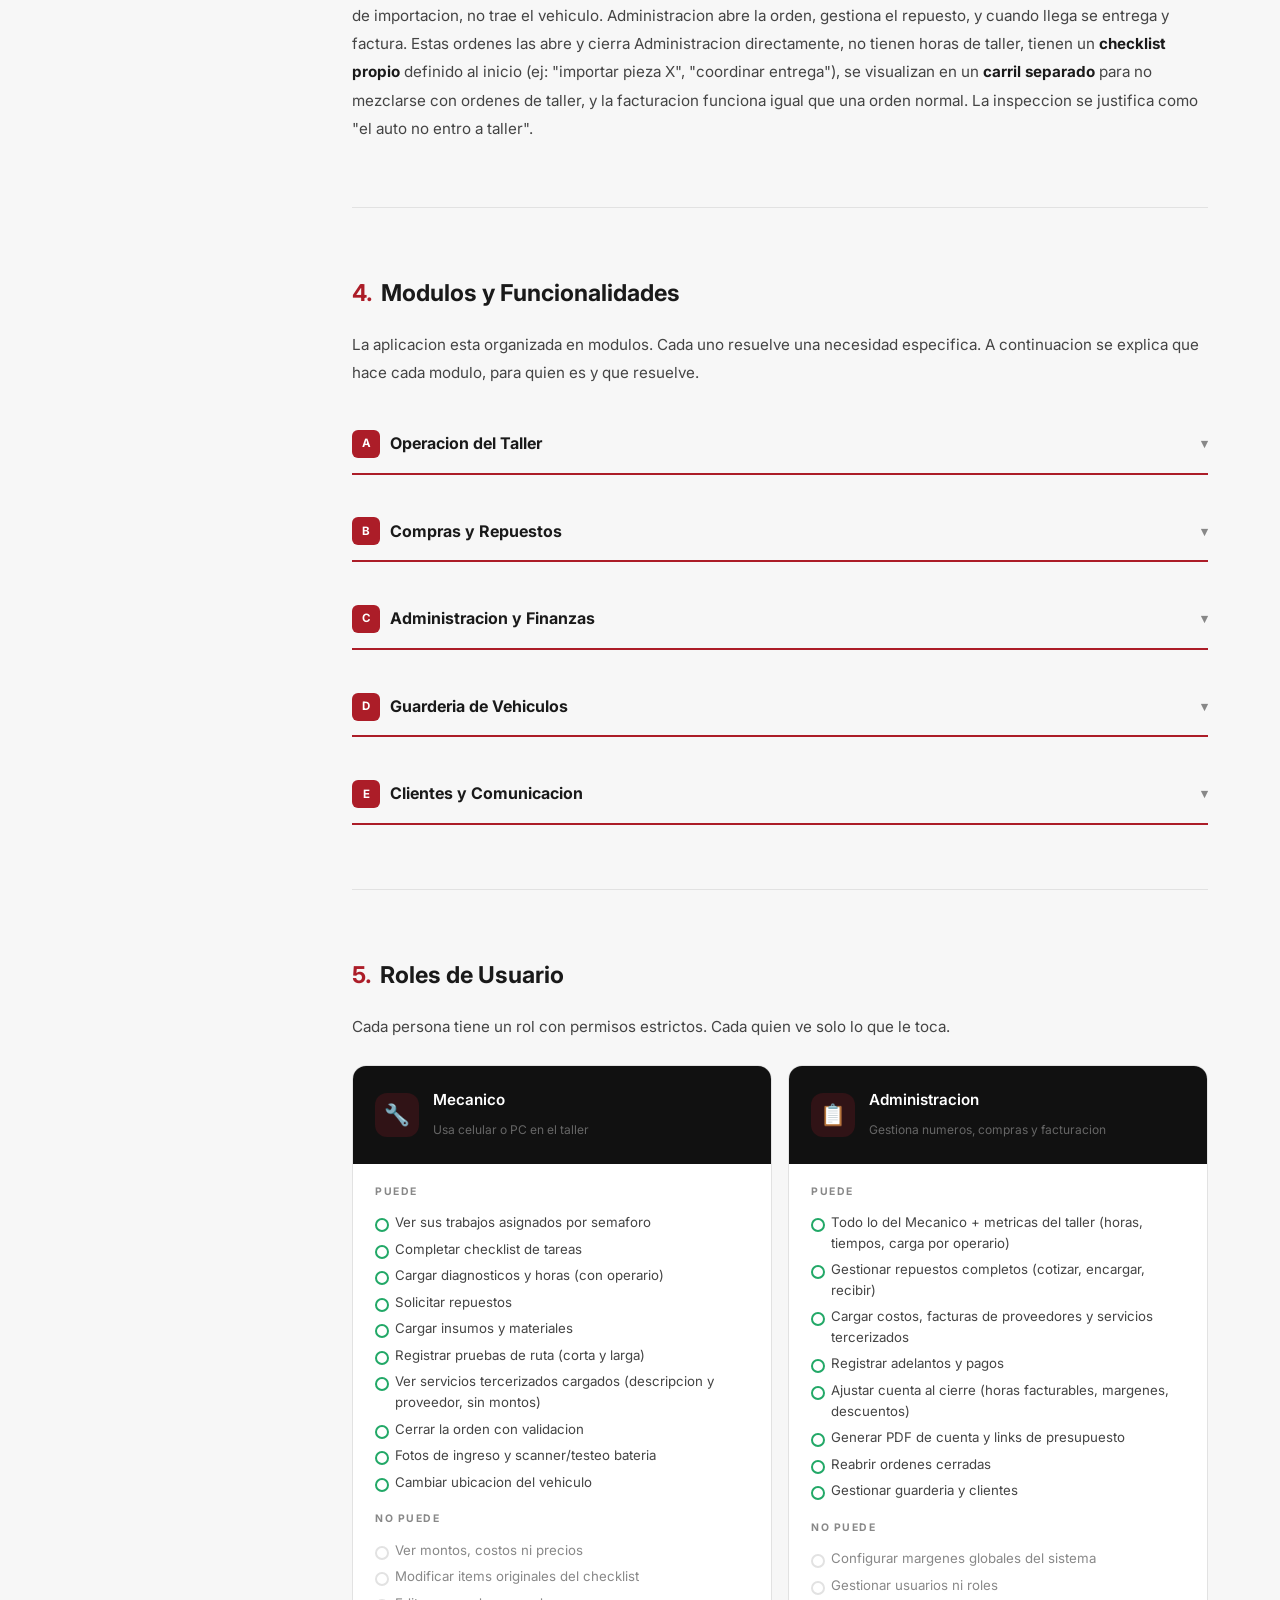
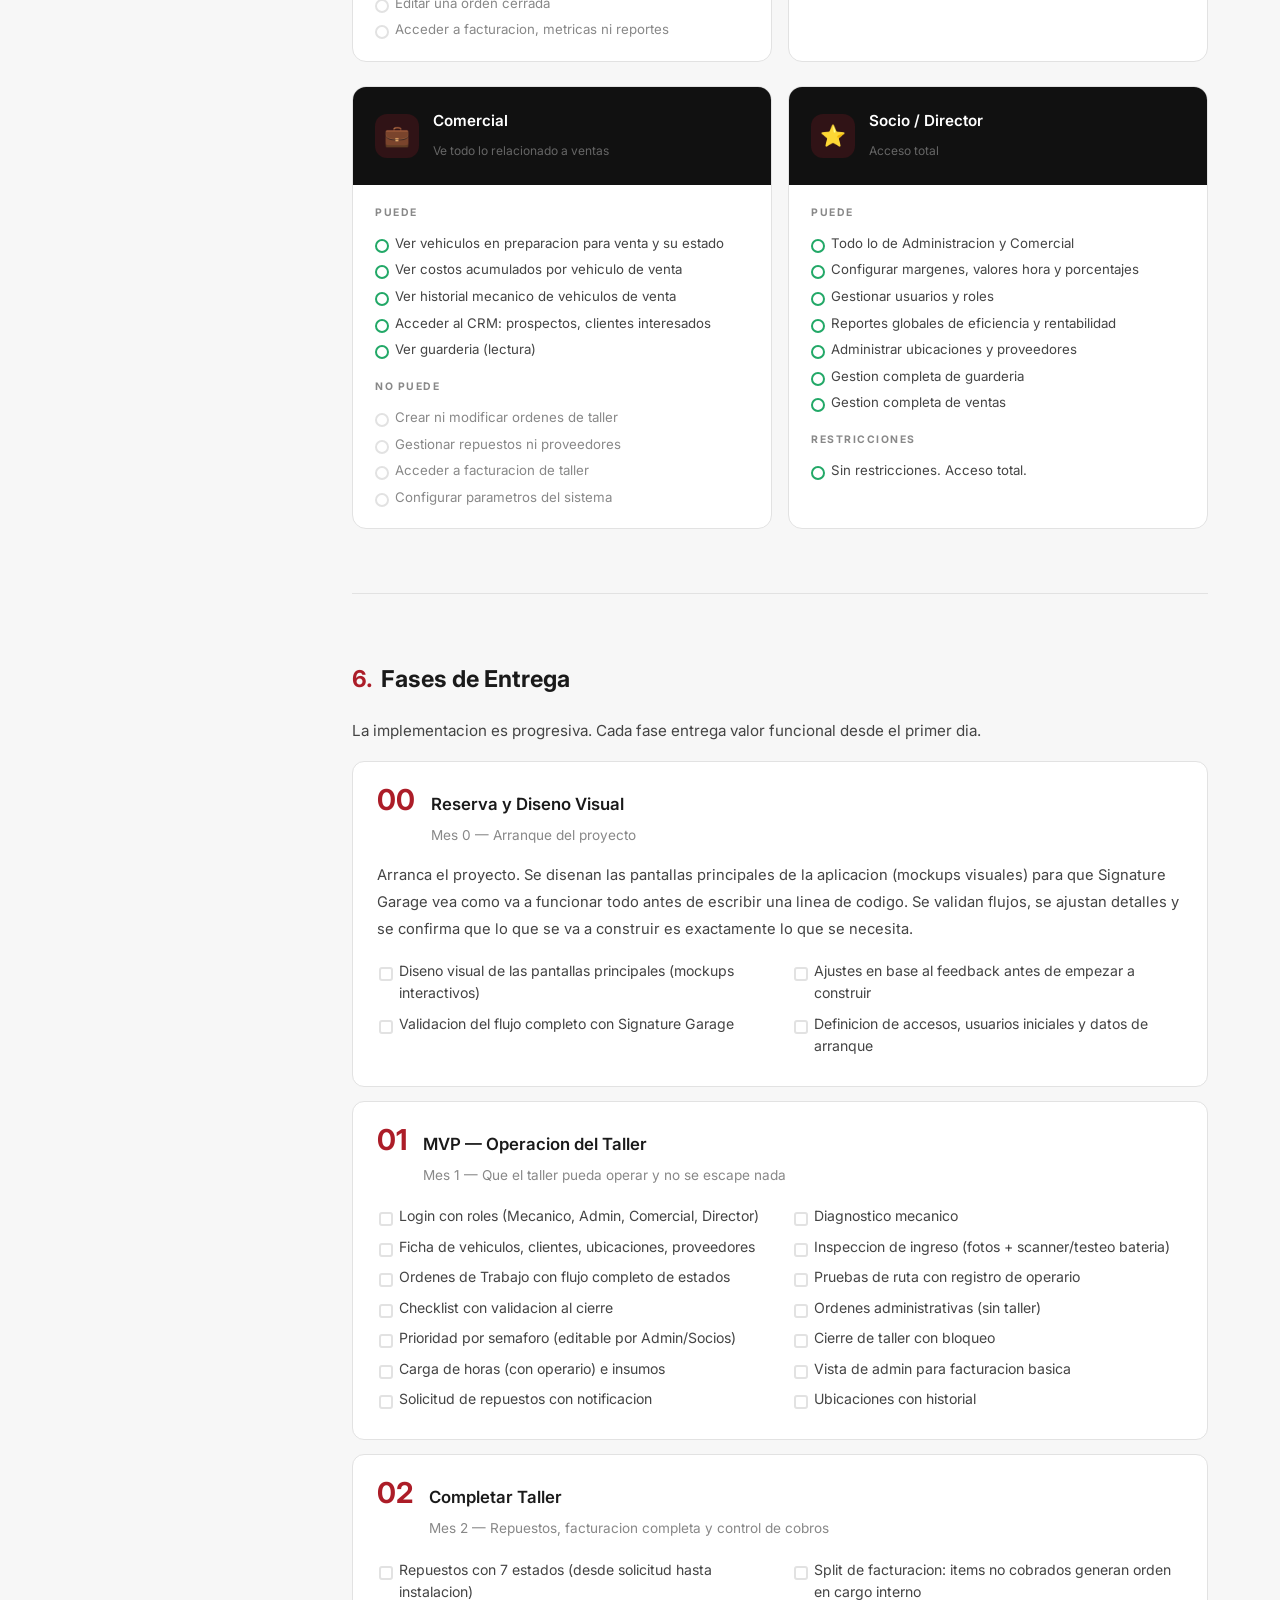
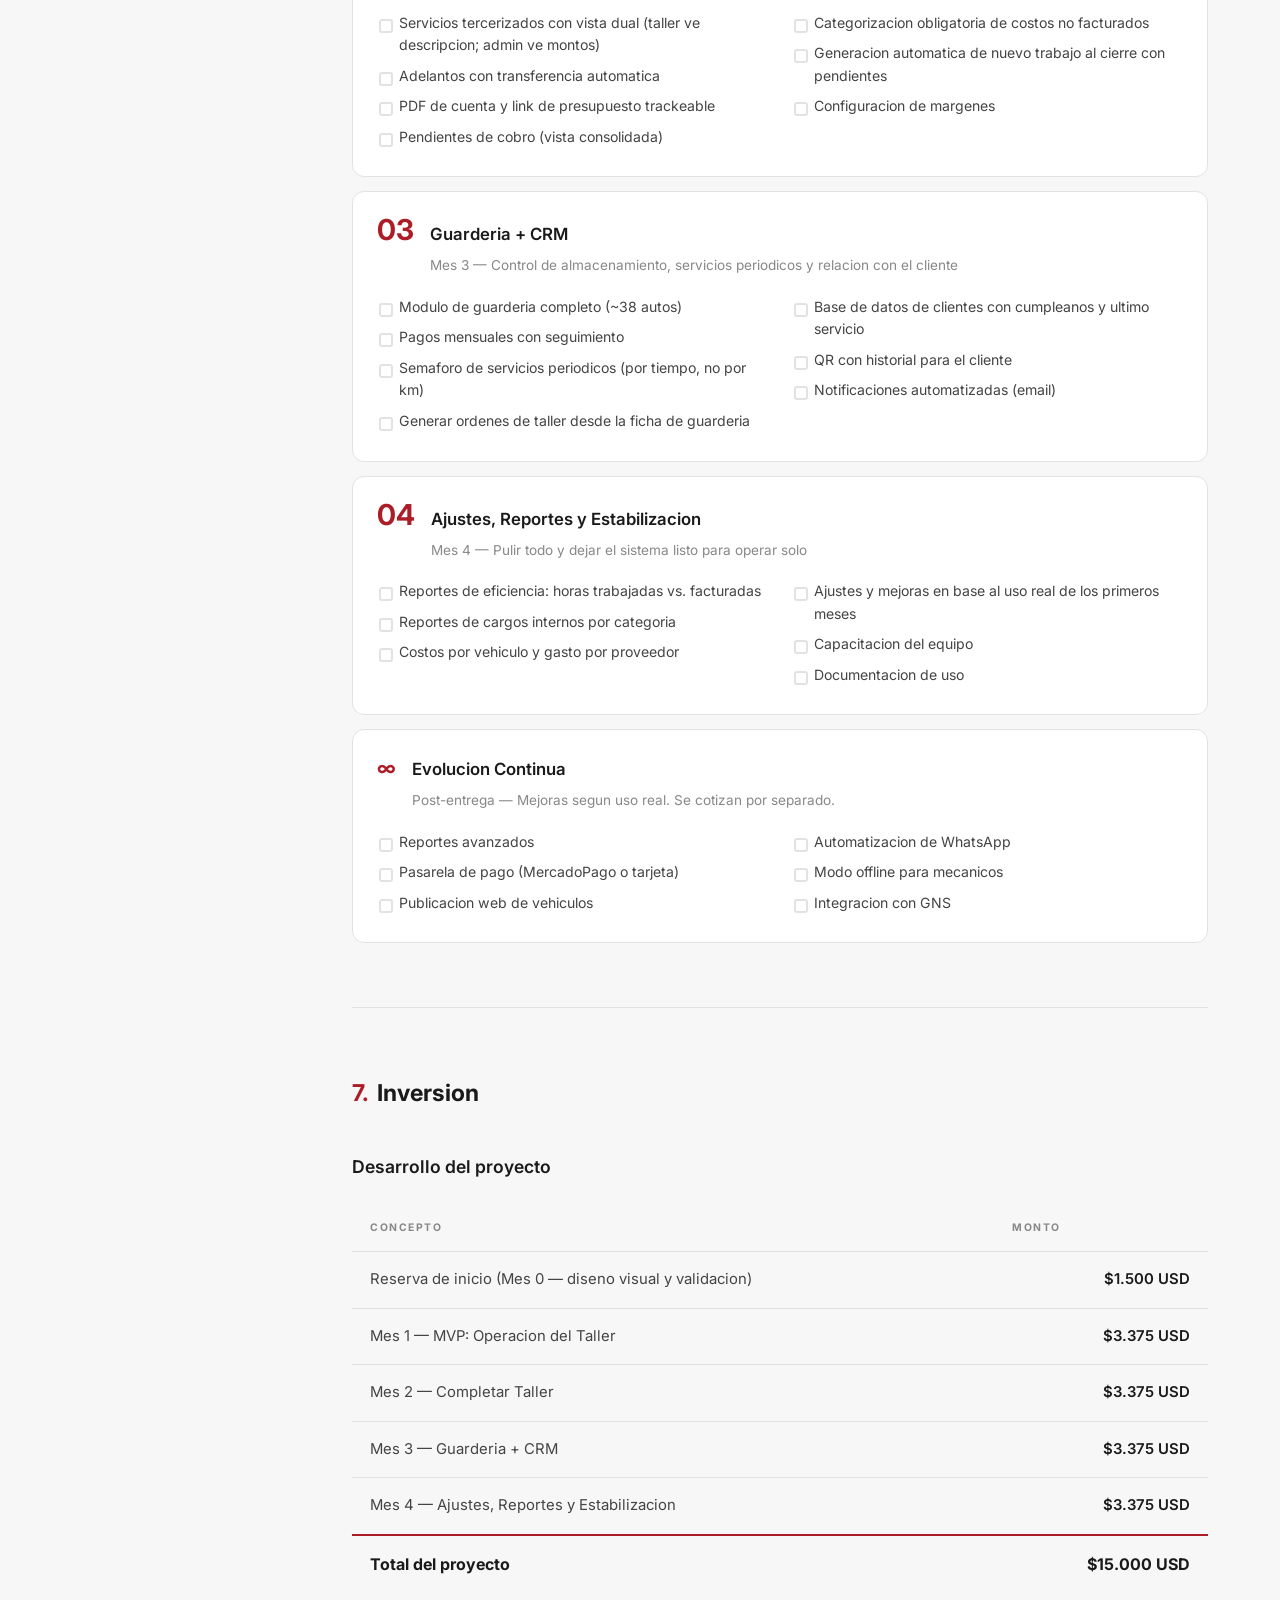
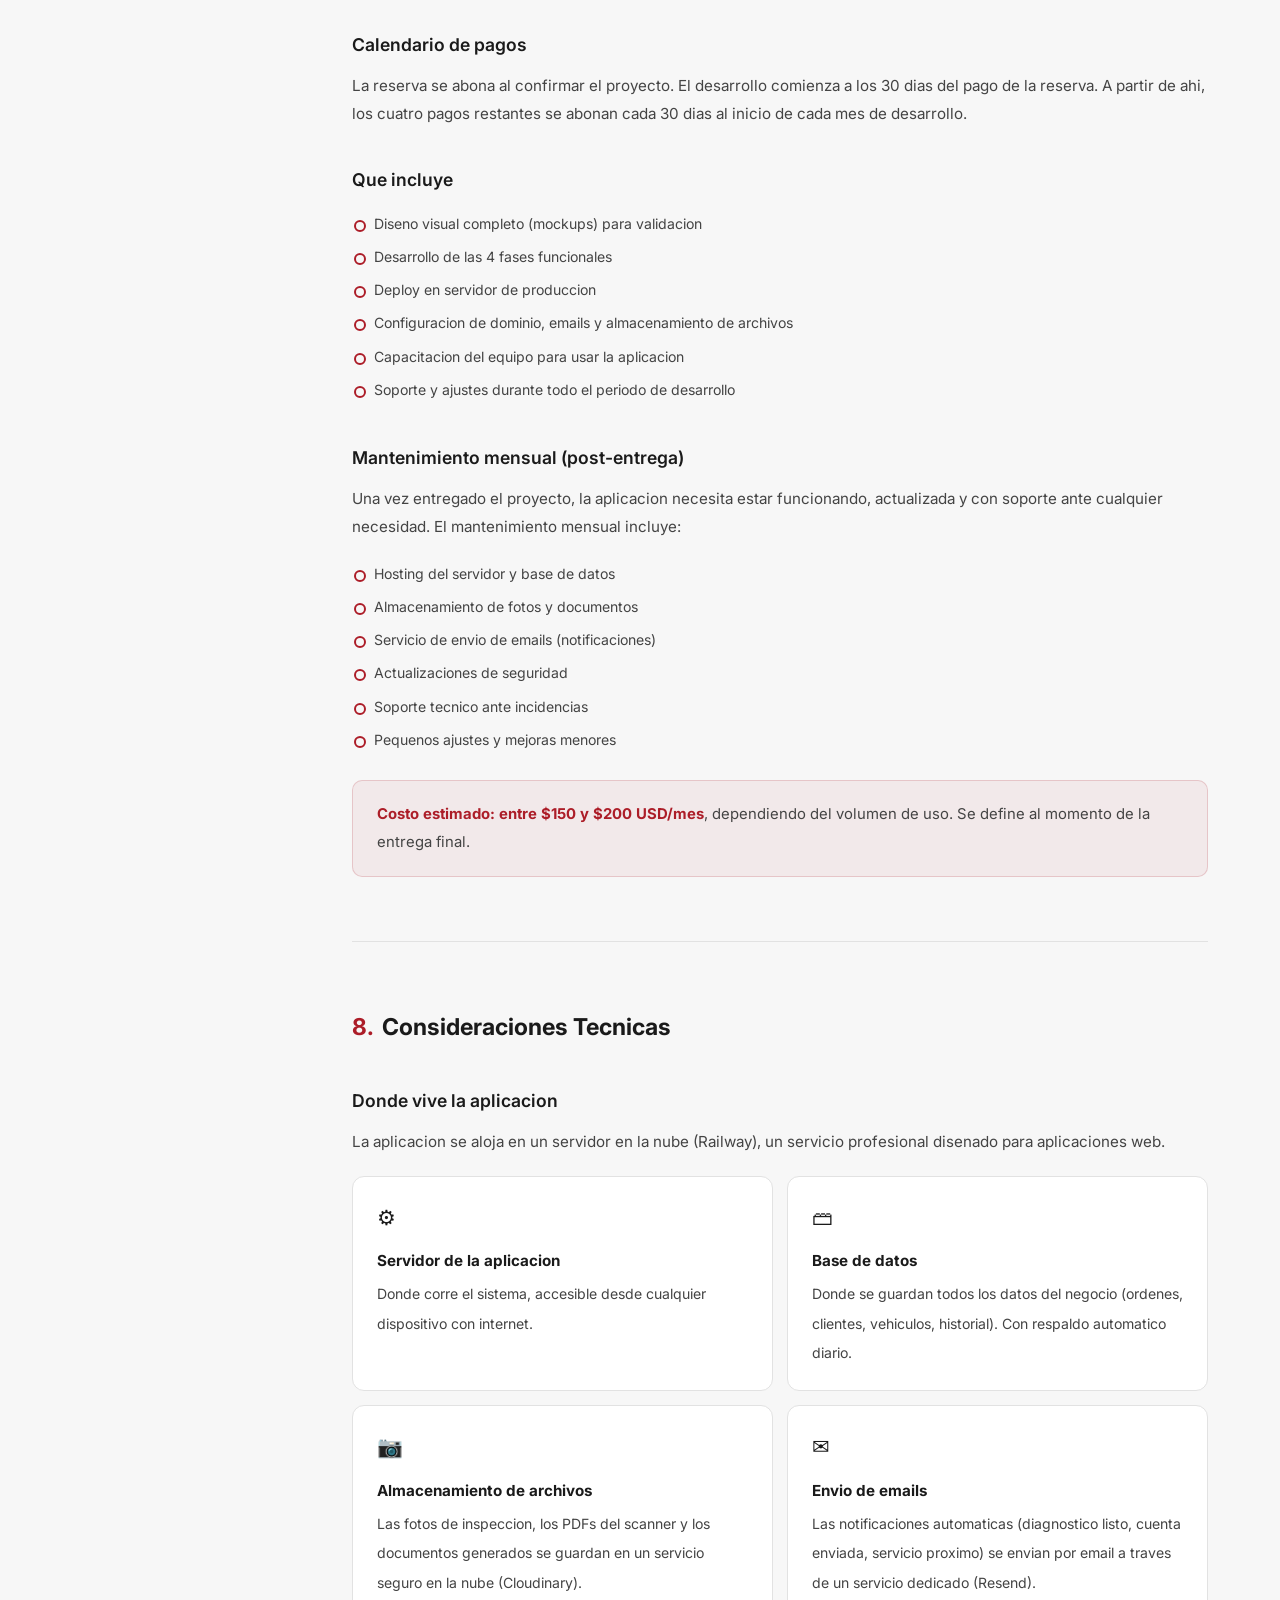
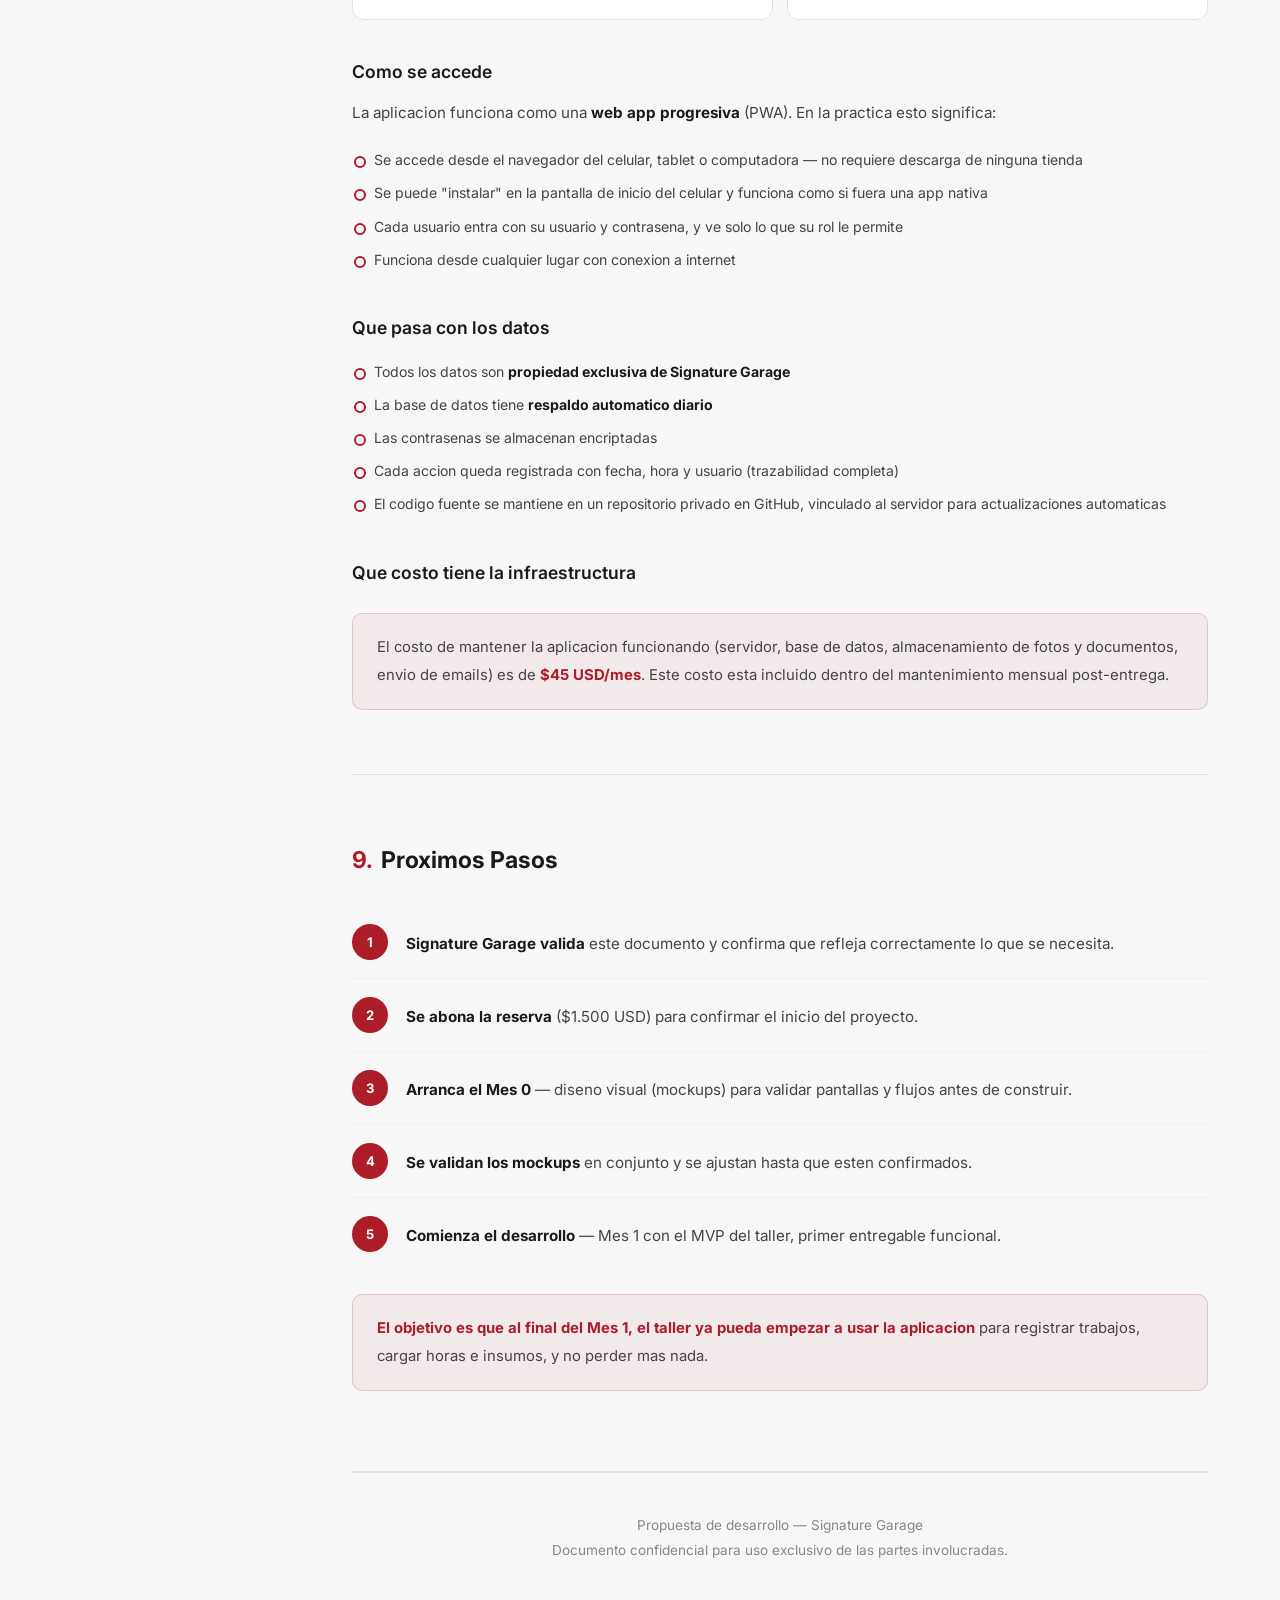
==== commit 332da8cf: "Complete sections 6-9: phases with timeline, pricing, tech stack, next steps - Section 6: 6 phases (" ====
--- a/index.html
+++ b/index.html
@@ -4,15 +4,33 @@
     <meta charset="UTF-8">
     <meta name="viewport" content="width=device-width, initial-scale=1.0">
     <title>Propuesta — Signature Garage</title>
+    <meta name="description" content="Propuesta de desarrollo para la plataforma de gestion integral de Signature Garage. Taller, guarderia, ventas y CRM en un solo sistema.">
+    <meta name="author" content="Diego Castano">
+    <meta name="theme-color" content="#111111">
+    <meta name="robots" content="noindex, nofollow">
+    <link rel="icon" href="https://signature-garage.com/wp-content/uploads/2024/04/cropped-ISOTIPO-SG-32x32.webp" sizes="32x32">
+    <link rel="icon" href="https://signature-garage.com/wp-content/uploads/2024/04/cropped-ISOTIPO-SG-192x192.webp" sizes="192x192">
+    <link rel="apple-touch-icon" href="https://signature-garage.com/wp-content/uploads/2024/04/cropped-ISOTIPO-SG-180x180.webp">
 
     <!-- Open Graph (WhatsApp, redes sociales) -->
     <meta property="og:type" content="website">
+    <meta property="og:url" content="https://diego-castano.github.io/signature-garage/">
     <meta property="og:title" content="Propuesta — Signature Garage">
     <meta property="og:description" content="Propuesta de desarrollo para la plataforma de gestion integral de Signature Garage. Taller, guarderia, ventas y CRM en un solo sistema.">
     <meta property="og:image" content="https://signature-garage.com/wp-content/uploads/2024/04/LOGO-SUPERIOR-WEB-NEGRO.webp">
     <meta property="og:image:width" content="1200">
     <meta property="og:image:height" content="630">
     <meta property="og:locale" content="es_UY">
+    <meta property="og:site_name" content="Signature Garage">
+
+    <!-- Twitter Card -->
+    <meta name="twitter:card" content="summary_large_image">
+    <meta name="twitter:title" content="Propuesta — Signature Garage">
+    <meta name="twitter:description" content="Propuesta de desarrollo para la plataforma de gestion integral de Signature Garage. Taller, guarderia, ventas y CRM en un solo sistema.">
+    <meta name="twitter:image" content="https://signature-garage.com/wp-content/uploads/2024/04/LOGO-SUPERIOR-WEB-NEGRO.webp">
+
+    <!-- Canonical -->
+    <link rel="canonical" href="https://diego-castano.github.io/signature-garage/">
     <link rel="preconnect" href="https://fonts.googleapis.com">
     <link href="https://fonts.googleapis.com/css2?family=Inter:wght@300;400;500;600;700&display=swap" rel="stylesheet">
     <style>
@@ -873,6 +891,138 @@
             opacity: 0.85;
         }
 
+        /* ── TABLE ─────────────────────────── */
+        .inv-table {
+            width: 100%;
+            border-collapse: collapse;
+            margin: 20px 0;
+            font-size: 0.93rem;
+        }
+
+        .inv-table th,
+        .inv-table td {
+            padding: 14px 18px;
+            text-align: left;
+            border-bottom: 1px solid var(--border);
+        }
+
+        .inv-table th {
+            font-size: 0.65rem;
+            font-weight: 700;
+            letter-spacing: 1.5px;
+            text-transform: uppercase;
+            color: var(--text-muted);
+            background: var(--bg-alt);
+        }
+
+        .inv-table td {
+            color: var(--text-secondary);
+        }
+
+        .inv-table td:last-child {
+            text-align: right;
+            font-weight: 600;
+            color: var(--text);
+            white-space: nowrap;
+        }
+
+        .inv-table tr.total td {
+            font-weight: 700;
+            color: var(--text);
+            border-top: 2px solid var(--red);
+            border-bottom: none;
+            font-size: 1rem;
+        }
+
+        /* ── TECH CARDS ────────────────────── */
+        .tech-grid {
+            display: grid;
+            grid-template-columns: repeat(2, 1fr);
+            gap: 14px;
+            margin: 20px 0;
+        }
+
+        .tech-card {
+            padding: 22px 24px;
+            background: var(--bg);
+            border: 1px solid var(--border);
+            border-radius: 12px;
+            transition: all 0.2s;
+        }
+
+        .tech-card:hover {
+            box-shadow: 0 2px 12px rgba(0,0,0,0.04);
+        }
+
+        .tech-card .tech-ico {
+            font-size: 1.3rem;
+            margin-bottom: 10px;
+        }
+
+        .tech-card strong {
+            display: block;
+            font-size: 0.95rem;
+            margin-bottom: 4px;
+        }
+
+        .tech-card span {
+            font-size: 0.88rem;
+            color: var(--text-secondary);
+            line-height: 1.7;
+        }
+
+        /* ── STEPS (Proximos Pasos) ────────── */
+        .next-steps {
+            counter-reset: step;
+            margin: 24px 0;
+        }
+
+        .next-step {
+            display: flex;
+            gap: 18px;
+            padding: 18px 0;
+            border-bottom: 1px solid var(--border-light);
+            align-items: flex-start;
+        }
+
+        .next-step:last-child { border-bottom: none; }
+
+        .next-step::before {
+            counter-increment: step;
+            content: counter(step);
+            width: 36px;
+            height: 36px;
+            background: var(--red);
+            color: #fff;
+            border-radius: 50%;
+            display: flex;
+            align-items: center;
+            justify-content: center;
+            font-size: 0.82rem;
+            font-weight: 700;
+            flex-shrink: 0;
+        }
+
+        .next-step p {
+            margin: 0;
+            padding-top: 6px;
+        }
+
+        /* ── INCLUDES LIST ─────────────────── */
+        .includes-grid {
+            display: grid;
+            grid-template-columns: repeat(2, 1fr);
+            gap: 8px;
+            margin: 16px 0;
+        }
+
+        .includes-grid .feat-list { margin: 0; }
+
+        @media (max-width: 900px) {
+            .tech-grid { grid-template-columns: 1fr; }
+            .includes-grid { grid-template-columns: 1fr; }
+        }
+
         /* ── FOOTER ─────────────────────────── */
         .doc-footer {
             margin-top: 80px;
@@ -1103,12 +1253,11 @@
             <a href="#modulos" onclick="closeMobileMenu()"><span class="ico">&#128230;</span> Modulos y Funcionalidades</a>
             <a href="#roles" onclick="closeMobileMenu()"><span class="ico">&#128101;</span> Roles de Usuario</a>
         </nav>
-        <span class="mobile-menu-label">Pendiente de validacion</span>
         <nav>
-            <a href="#fases" onclick="closeMobileMenu()"><span class="ico">&#128197;</span> Fases de Entrega <span class="pending-dot"></span></a>
-            <a href="#inversion" onclick="closeMobileMenu()"><span class="ico">&#128176;</span> Inversion <span class="pending-dot"></span></a>
-            <a href="#tecnico" onclick="closeMobileMenu()"><span class="ico">&#128274;</span> Consideraciones Tecnicas <span class="pending-dot"></span></a>
-            <a href="#pasos" onclick="closeMobileMenu()"><span class="ico">&#128640;</span> Proximos Pasos <span class="pending-dot"></span></a>
+            <a href="#fases" onclick="closeMobileMenu()"><span class="ico">&#128197;</span> Fases de Entrega</a>
+            <a href="#inversion" onclick="closeMobileMenu()"><span class="ico">&#128176;</span> Inversion</a>
+            <a href="#tecnico" onclick="closeMobileMenu()"><span class="ico">&#128274;</span> Consideraciones Tecnicas</a>
+            <a href="#pasos" onclick="closeMobileMenu()"><span class="ico">&#128640;</span> Proximos Pasos</a>
         </nav>
     </div>
 
@@ -1131,12 +1280,12 @@
                 <a href="#modulos"><span class="ico">&#128230;</span> Modulos y Funcionalidades</a>
                 <a href="#roles"><span class="ico">&#128101;</span> Roles de Usuario</a>
             </nav>
-            <span class="sidebar-label">Pendiente de validacion</span>
+            <span class="sidebar-label">Proyecto</span>
             <nav>
-                <a href="#fases"><span class="ico">&#128197;</span> Fases de Entrega <span class="pending-dot"></span></a>
-                <a href="#inversion"><span class="ico">&#128176;</span> Inversion <span class="pending-dot"></span></a>
-                <a href="#tecnico"><span class="ico">&#128274;</span> Consideraciones Tecnicas <span class="pending-dot"></span></a>
-                <a href="#pasos"><span class="ico">&#128640;</span> Proximos Pasos <span class="pending-dot"></span></a>
+                <a href="#fases"><span class="ico">&#128197;</span> Fases de Entrega</a>
+                <a href="#inversion"><span class="ico">&#128176;</span> Inversion</a>
+                <a href="#tecnico"><span class="ico">&#128274;</span> Consideraciones Tecnicas</a>
+                <a href="#pasos"><span class="ico">&#128640;</span> Proximos Pasos</a>
             </nav>
         </aside>
 
@@ -1785,23 +1934,41 @@
 
                 <div class="phase">
                     <div class="phase-head">
+                        <span class="phase-n">00</span>
+                        <div class="phase-info">
+                            <h4>Reserva y Diseno Visual</h4>
+                            <span class="time">Mes 0 &mdash; Arranque del proyecto</span>
+                        </div>
+                    </div>
+                    <p style="font-size:0.92rem; color:var(--text-secondary); margin: 0 0 12px;">Arranca el proyecto. Se disenan las pantallas principales de la aplicacion (mockups visuales) para que Signature Garage vea como va a funcionar todo antes de escribir una linea de codigo. Se validan flujos, se ajustan detalles y se confirma que lo que se va a construir es exactamente lo que se necesita.</p>
+                    <ul class="phase-items">
+                        <li>Diseno visual de las pantallas principales (mockups interactivos)</li>
+                        <li>Validacion del flujo completo con Signature Garage</li>
+                        <li>Ajustes en base al feedback antes de empezar a construir</li>
+                        <li>Definicion de accesos, usuarios iniciales y datos de arranque</li>
+                    </ul>
+                </div>
+
+                <div class="phase">
+                    <div class="phase-head">
                         <span class="phase-n">01</span>
                         <div class="phase-info">
                             <h4>MVP &mdash; Operacion del Taller</h4>
-                            <span class="time">Que el taller pueda operar y no se escape nada</span>
+                            <span class="time">Mes 1 &mdash; Que el taller pueda operar y no se escape nada</span>
                         </div>
                     </div>
                     <ul class="phase-items">
                         <li>Login con roles (Mecanico, Admin, Comercial, Director)</li>
                         <li>Ficha de vehiculos, clientes, ubicaciones, proveedores</li>
-                        <li>Ordenes de Trabajo con 8 estados</li>
+                        <li>Ordenes de Trabajo con flujo completo de estados</li>
                         <li>Checklist con validacion al cierre</li>
-                        <li>Prioridad por semaforo</li>
+                        <li>Prioridad por semaforo (editable por Admin/Socios)</li>
                         <li>Carga de horas (con operario) e insumos</li>
                         <li>Solicitud de repuestos con notificacion</li>
                         <li>Diagnostico mecanico</li>
                         <li>Inspeccion de ingreso (fotos + scanner/testeo bateria)</li>
-                        <li>Pruebas de ruta (corta y larga) con registro de operario</li>
+                        <li>Pruebas de ruta con registro de operario</li>
+                        <li>Ordenes administrativas (sin taller)</li>
                         <li>Cierre de taller con bloqueo</li>
                         <li>Vista de admin para facturacion basica</li>
                         <li>Ubicaciones con historial</li>
@@ -1813,18 +1980,18 @@
                         <span class="phase-n">02</span>
                         <div class="phase-info">
                             <h4>Completar Taller</h4>
-                            <span class="time">Repuestos, facturacion completa y cobros</span>
+                            <span class="time">Mes 2 &mdash; Repuestos, facturacion completa y control de cobros</span>
                         </div>
                     </div>
                     <ul class="phase-items">
-                        <li>Repuestos con 7 estados</li>
-                        <li>Servicios tercerizados</li>
+                        <li>Repuestos con 7 estados (desde solicitud hasta instalacion)</li>
+                        <li>Servicios tercerizados con vista dual (taller ve descripcion; admin ve montos)</li>
                         <li>Adelantos con transferencia automatica</li>
-                        <li>PDF de cuenta</li>
-                        <li>Pendientes de cobro</li>
-                        <li>Generacion automatica de nuevo trabajo al cierre</li>
+                        <li>PDF de cuenta y link de presupuesto trackeable</li>
+                        <li>Pendientes de cobro (vista consolidada)</li>
                         <li>Split de facturacion: items no cobrados generan orden en cargo interno</li>
                         <li>Categorizacion obligatoria de costos no facturados</li>
+                        <li>Generacion automatica de nuevo trabajo al cierre con pendientes</li>
                         <li>Configuracion de margenes</li>
                     </ul>
                 </div>
@@ -1833,15 +2000,18 @@
                     <div class="phase-head">
                         <span class="phase-n">03</span>
                         <div class="phase-info">
-                            <h4>Guarderia</h4>
-                            <span class="time">Control de almacenamiento y servicios periodicos</span>
+                            <h4>Guarderia + CRM</h4>
+                            <span class="time">Mes 3 &mdash; Control de almacenamiento, servicios periodicos y relacion con el cliente</span>
                         </div>
                     </div>
                     <ul class="phase-items">
-                        <li>Modulo de guarderia completo</li>
+                        <li>Modulo de guarderia completo (~38 autos)</li>
                         <li>Pagos mensuales con seguimiento</li>
-                        <li>Semaforo de servicios periodicos</li>
-                        <li>Generar ordenes de taller desde guarderia</li>
+                        <li>Semaforo de servicios periodicos (por tiempo, no por km)</li>
+                        <li>Generar ordenes de taller desde la ficha de guarderia</li>
+                        <li>Base de datos de clientes con cumpleanos y ultimo servicio</li>
+                        <li>QR con historial para el cliente</li>
+                        <li>Notificaciones automatizadas (email)</li>
                     </ul>
                 </div>
 
@@ -1849,38 +2019,36 @@
                     <div class="phase-head">
                         <span class="phase-n">04</span>
                         <div class="phase-info">
-                            <h4>CRM y Cliente</h4>
-                            <span class="time">Relacion con el cliente y acceso QR</span>
+                            <h4>Ajustes, Reportes y Estabilizacion</h4>
+                            <span class="time">Mes 4 &mdash; Pulir todo y dejar el sistema listo para operar solo</span>
                         </div>
                     </div>
                     <ul class="phase-items">
-                        <li>CRM con cumpleanos y ultimo servicio</li>
-                        <li>QR con historial para el cliente</li>
-                        <li>Link de presupuesto trackeable</li>
-                        <li>Notificaciones automatizadas</li>
+                        <li>Reportes de eficiencia: horas trabajadas vs. facturadas</li>
+                        <li>Reportes de cargos internos por categoria</li>
+                        <li>Costos por vehiculo y gasto por proveedor</li>
+                        <li>Ajustes y mejoras en base al uso real de los primeros meses</li>
+                        <li>Capacitacion del equipo</li>
+                        <li>Documentacion de uso</li>
                     </ul>
                 </div>
 
                 <div class="phase">
                     <div class="phase-head">
-                        <span class="phase-n">05</span>
+                        <span class="phase-n" style="font-size:1.2rem;">&#8734;</span>
                         <div class="phase-info">
                             <h4>Evolucion Continua</h4>
-                            <span class="time">Mejoras segun uso real y necesidades</span>
+                            <span class="time">Post-entrega &mdash; Mejoras segun uso real. Se cotizan por separado.</span>
                         </div>
                     </div>
                     <ul class="phase-items">
                         <li>Reportes avanzados</li>
-                        <li>Pasarela de pago</li>
+                        <li>Pasarela de pago (MercadoPago o tarjeta)</li>
                         <li>Publicacion web de vehiculos</li>
-                        <li>Automatizacion WhatsApp</li>
-                        <li>Modo offline</li>
+                        <li>Automatizacion de WhatsApp</li>
+                        <li>Modo offline para mecanicos</li>
                         <li>Integracion con GNS</li>
                     </ul>
-                </div>
-
-                <div class="callout yellow">
-                    <p><strong>Tiempos de desarrollo pendientes de validacion.</strong> La duracion estimada de cada fase se definira una vez validado el alcance funcional del presente documento por parte de Signature Garage.</p>
                 </div>
             </div>
 
@@ -1892,10 +2060,48 @@
             <div class="section">
                 <span class="anchor" id="inversion"></span>
                 <h2><span class="num">7.</span> Inversion</h2>
-                <div class="pending-banner">
-                    <div class="icon">&#9202;</div>
-                    <h3>Pendiente validacion de Signature Garage</h3>
-                    <p>El detalle de inversion (costo por fase, forma de pago y mantenimiento mensual) se presentara una vez validado el alcance funcional.</p>
+
+                <h3>Desarrollo del proyecto</h3>
+                <table class="inv-table">
+                    <thead>
+                        <tr><th>Concepto</th><th>Monto</th></tr>
+                    </thead>
+                    <tbody>
+                        <tr><td>Reserva de inicio (Mes 0 &mdash; diseno visual y validacion)</td><td>$1.500 USD</td></tr>
+                        <tr><td>Mes 1 &mdash; MVP: Operacion del Taller</td><td>$3.375 USD</td></tr>
+                        <tr><td>Mes 2 &mdash; Completar Taller</td><td>$3.375 USD</td></tr>
+                        <tr><td>Mes 3 &mdash; Guarderia + CRM</td><td>$3.375 USD</td></tr>
+                        <tr><td>Mes 4 &mdash; Ajustes, Reportes y Estabilizacion</td><td>$3.375 USD</td></tr>
+                        <tr class="total"><td>Total del proyecto</td><td>$15.000 USD</td></tr>
+                    </tbody>
+                </table>
+
+                <h3>Calendario de pagos</h3>
+                <p>La reserva se abona al confirmar el proyecto. El desarrollo comienza a los 30 dias del pago de la reserva. A partir de ahi, los cuatro pagos restantes se abonan cada 30 dias al inicio de cada mes de desarrollo.</p>
+
+                <h3>Que incluye</h3>
+                <ul class="feat-list">
+                    <li>Diseno visual completo (mockups) para validacion</li>
+                    <li>Desarrollo de las 4 fases funcionales</li>
+                    <li>Deploy en servidor de produccion</li>
+                    <li>Configuracion de dominio, emails y almacenamiento de archivos</li>
+                    <li>Capacitacion del equipo para usar la aplicacion</li>
+                    <li>Soporte y ajustes durante todo el periodo de desarrollo</li>
+                </ul>
+
+                <h3>Mantenimiento mensual (post-entrega)</h3>
+                <p>Una vez entregado el proyecto, la aplicacion necesita estar funcionando, actualizada y con soporte ante cualquier necesidad. El mantenimiento mensual incluye:</p>
+                <ul class="feat-list">
+                    <li>Hosting del servidor y base de datos</li>
+                    <li>Almacenamiento de fotos y documentos</li>
+                    <li>Servicio de envio de emails (notificaciones)</li>
+                    <li>Actualizaciones de seguridad</li>
+                    <li>Soporte tecnico ante incidencias</li>
+                    <li>Pequenos ajustes y mejoras menores</li>
+                </ul>
+
+                <div class="callout red">
+                    <p><strong>Costo estimado: entre $150 y $200 USD/mes</strong>, dependiendo del volumen de uso. Se define al momento de la entrega final.</p>
                 </div>
             </div>
 
@@ -1907,10 +2113,53 @@
             <div class="section">
                 <span class="anchor" id="tecnico"></span>
                 <h2><span class="num">8.</span> Consideraciones Tecnicas</h2>
-                <div class="pending-banner">
-                    <div class="icon">&#9202;</div>
-                    <h3>Pendiente validacion de Signature Garage</h3>
-                    <p>Las consideraciones tecnicas (donde se aloja, tipo de aplicacion, seguridad de datos) se detallaran una vez validado el alcance funcional.</p>
+
+                <h3>Donde vive la aplicacion</h3>
+                <p>La aplicacion se aloja en un servidor en la nube (Railway), un servicio profesional disenado para aplicaciones web.</p>
+                <div class="tech-grid">
+                    <div class="tech-card">
+                        <div class="tech-ico">&#9881;</div>
+                        <strong>Servidor de la aplicacion</strong>
+                        <span>Donde corre el sistema, accesible desde cualquier dispositivo con internet.</span>
+                    </div>
+                    <div class="tech-card">
+                        <div class="tech-ico">&#128451;</div>
+                        <strong>Base de datos</strong>
+                        <span>Donde se guardan todos los datos del negocio (ordenes, clientes, vehiculos, historial). Con respaldo automatico diario.</span>
+                    </div>
+                    <div class="tech-card">
+                        <div class="tech-ico">&#128247;</div>
+                        <strong>Almacenamiento de archivos</strong>
+                        <span>Las fotos de inspeccion, los PDFs del scanner y los documentos generados se guardan en un servicio seguro en la nube (Cloudinary).</span>
+                    </div>
+                    <div class="tech-card">
+                        <div class="tech-ico">&#9993;</div>
+                        <strong>Envio de emails</strong>
+                        <span>Las notificaciones automaticas (diagnostico listo, cuenta enviada, servicio proximo) se envian por email a traves de un servicio dedicado (Resend).</span>
+                    </div>
+                </div>
+
+                <h3>Como se accede</h3>
+                <p>La aplicacion funciona como una <strong>web app progresiva</strong> (PWA). En la practica esto significa:</p>
+                <ul class="feat-list">
+                    <li>Se accede desde el navegador del celular, tablet o computadora &mdash; no requiere descarga de ninguna tienda</li>
+                    <li>Se puede "instalar" en la pantalla de inicio del celular y funciona como si fuera una app nativa</li>
+                    <li>Cada usuario entra con su usuario y contrasena, y ve solo lo que su rol le permite</li>
+                    <li>Funciona desde cualquier lugar con conexion a internet</li>
+                </ul>
+
+                <h3>Que pasa con los datos</h3>
+                <ul class="feat-list">
+                    <li>Todos los datos son <strong>propiedad exclusiva de Signature Garage</strong></li>
+                    <li>La base de datos tiene <strong>respaldo automatico diario</strong></li>
+                    <li>Las contrasenas se almacenan encriptadas</li>
+                    <li>Cada accion queda registrada con fecha, hora y usuario (trazabilidad completa)</li>
+                    <li>El codigo fuente se mantiene en un repositorio privado en GitHub, vinculado al servidor para actualizaciones automaticas</li>
+                </ul>
+
+                <h3>Que costo tiene la infraestructura</h3>
+                <div class="callout red">
+                    <p>El costo de mantener la aplicacion funcionando (servidor, base de datos, almacenamiento de fotos y documentos, envio de emails) es de <strong>$45 USD/mes</strong>. Este costo esta incluido dentro del mantenimiento mensual post-entrega.</p>
                 </div>
             </div>
 
@@ -1922,16 +2171,33 @@
             <div class="section">
                 <span class="anchor" id="pasos"></span>
                 <h2><span class="num">9.</span> Proximos Pasos</h2>
-                <div class="pending-banner">
-                    <div class="icon">&#9202;</div>
-                    <h3>Pendiente validacion de Signature Garage</h3>
-                    <p>Los proximos pasos (validacion, firma, primer pago, kickoff) se definiran una vez confirmado el alcance con el cliente.</p>
+
+                <div class="next-steps">
+                    <div class="next-step">
+                        <p><strong>Signature Garage valida</strong> este documento y confirma que refleja correctamente lo que se necesita.</p>
+                    </div>
+                    <div class="next-step">
+                        <p><strong>Se abona la reserva</strong> ($1.500 USD) para confirmar el inicio del proyecto.</p>
+                    </div>
+                    <div class="next-step">
+                        <p><strong>Arranca el Mes 0</strong> &mdash; diseno visual (mockups) para validar pantallas y flujos antes de construir.</p>
+                    </div>
+                    <div class="next-step">
+                        <p><strong>Se validan los mockups</strong> en conjunto y se ajustan hasta que esten confirmados.</p>
+                    </div>
+                    <div class="next-step">
+                        <p><strong>Comienza el desarrollo</strong> &mdash; Mes 1 con el MVP del taller, primer entregable funcional.</p>
+                    </div>
+                </div>
+
+                <div class="callout red">
+                    <p><strong>El objetivo es que al final del Mes 1, el taller ya pueda empezar a usar la aplicacion</strong> para registrar trabajos, cargar horas e insumos, y no perder mas nada.</p>
                 </div>
             </div>
 
             <!-- FOOTER -->
             <div class="doc-footer">
-                <p>Documento de alcance funcional para validacion.<br>Su objetivo es confirmar que el contenido refleja correctamente las necesidades de Signature Garage.</p>
+                <p>Propuesta de desarrollo &mdash; Signature Garage<br>Documento confidencial para uso exclusivo de las partes involucradas.</p>
             </div>
 
         </main>
